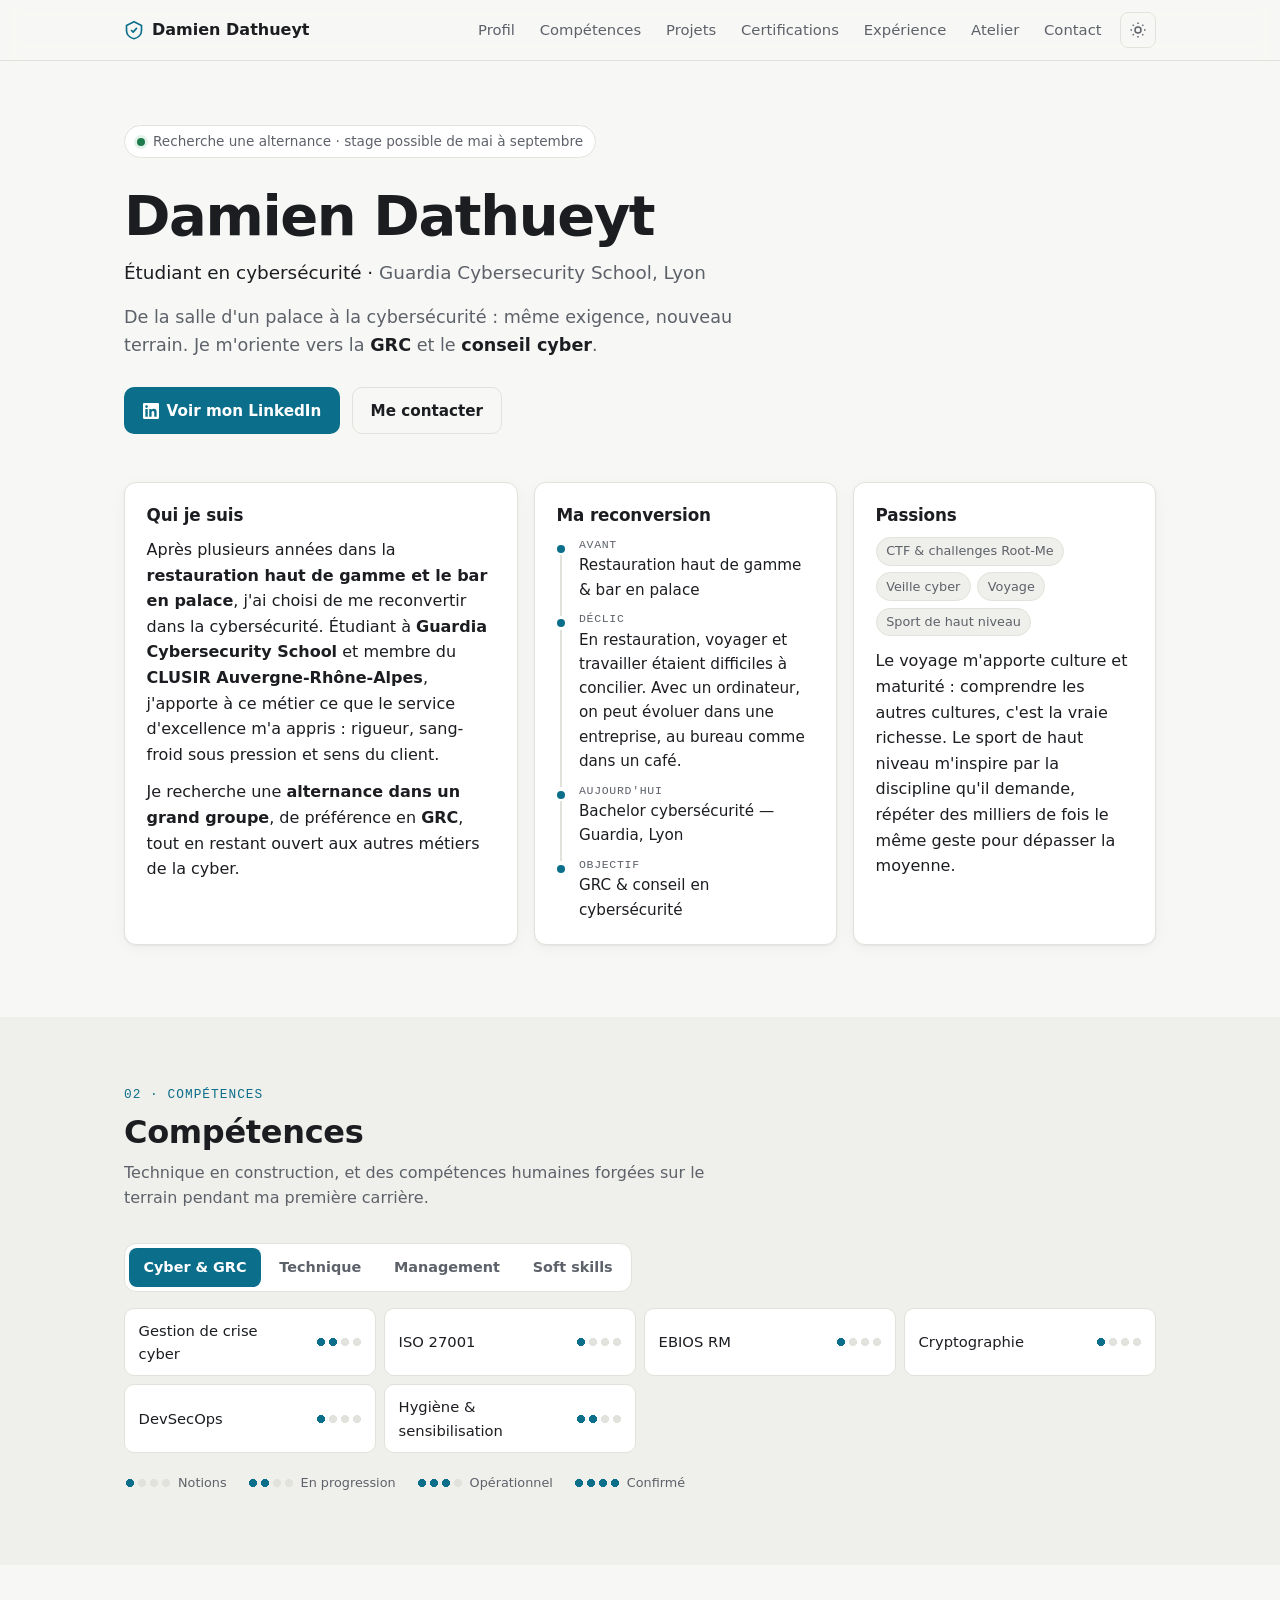
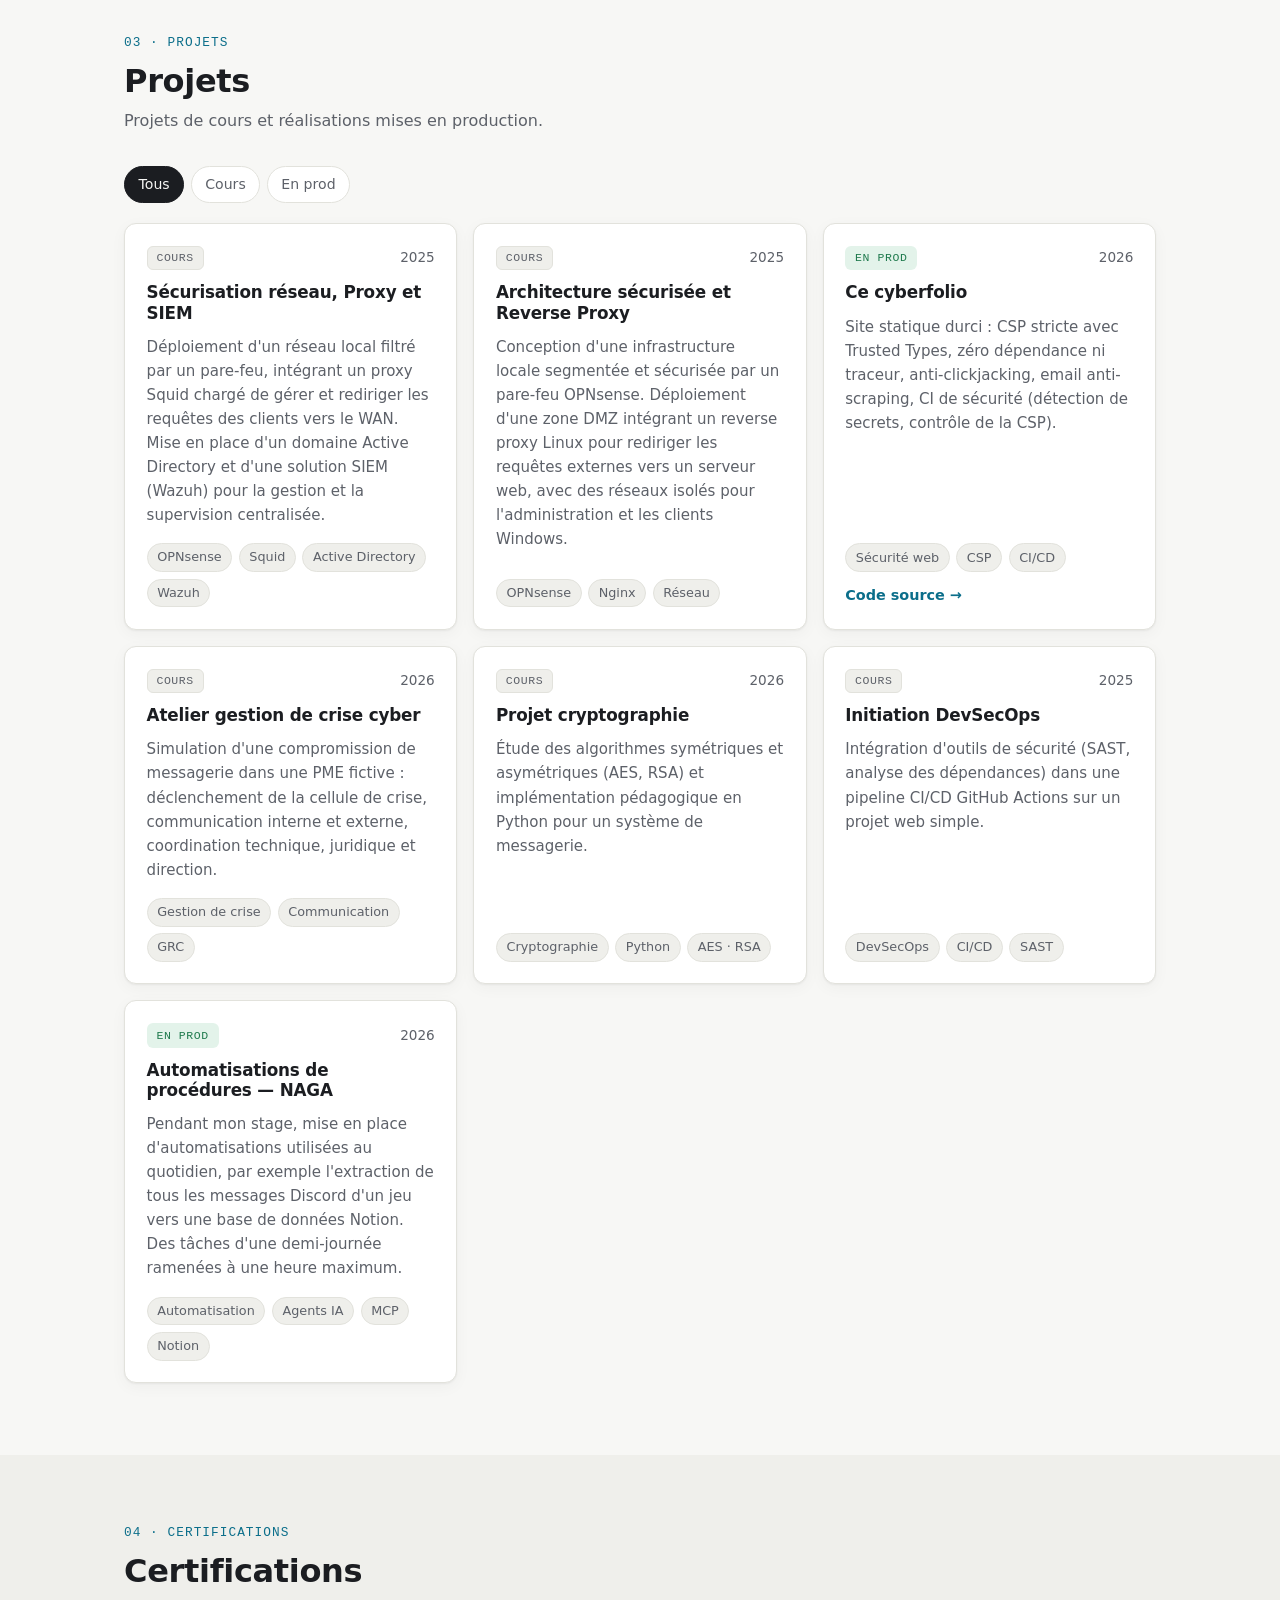
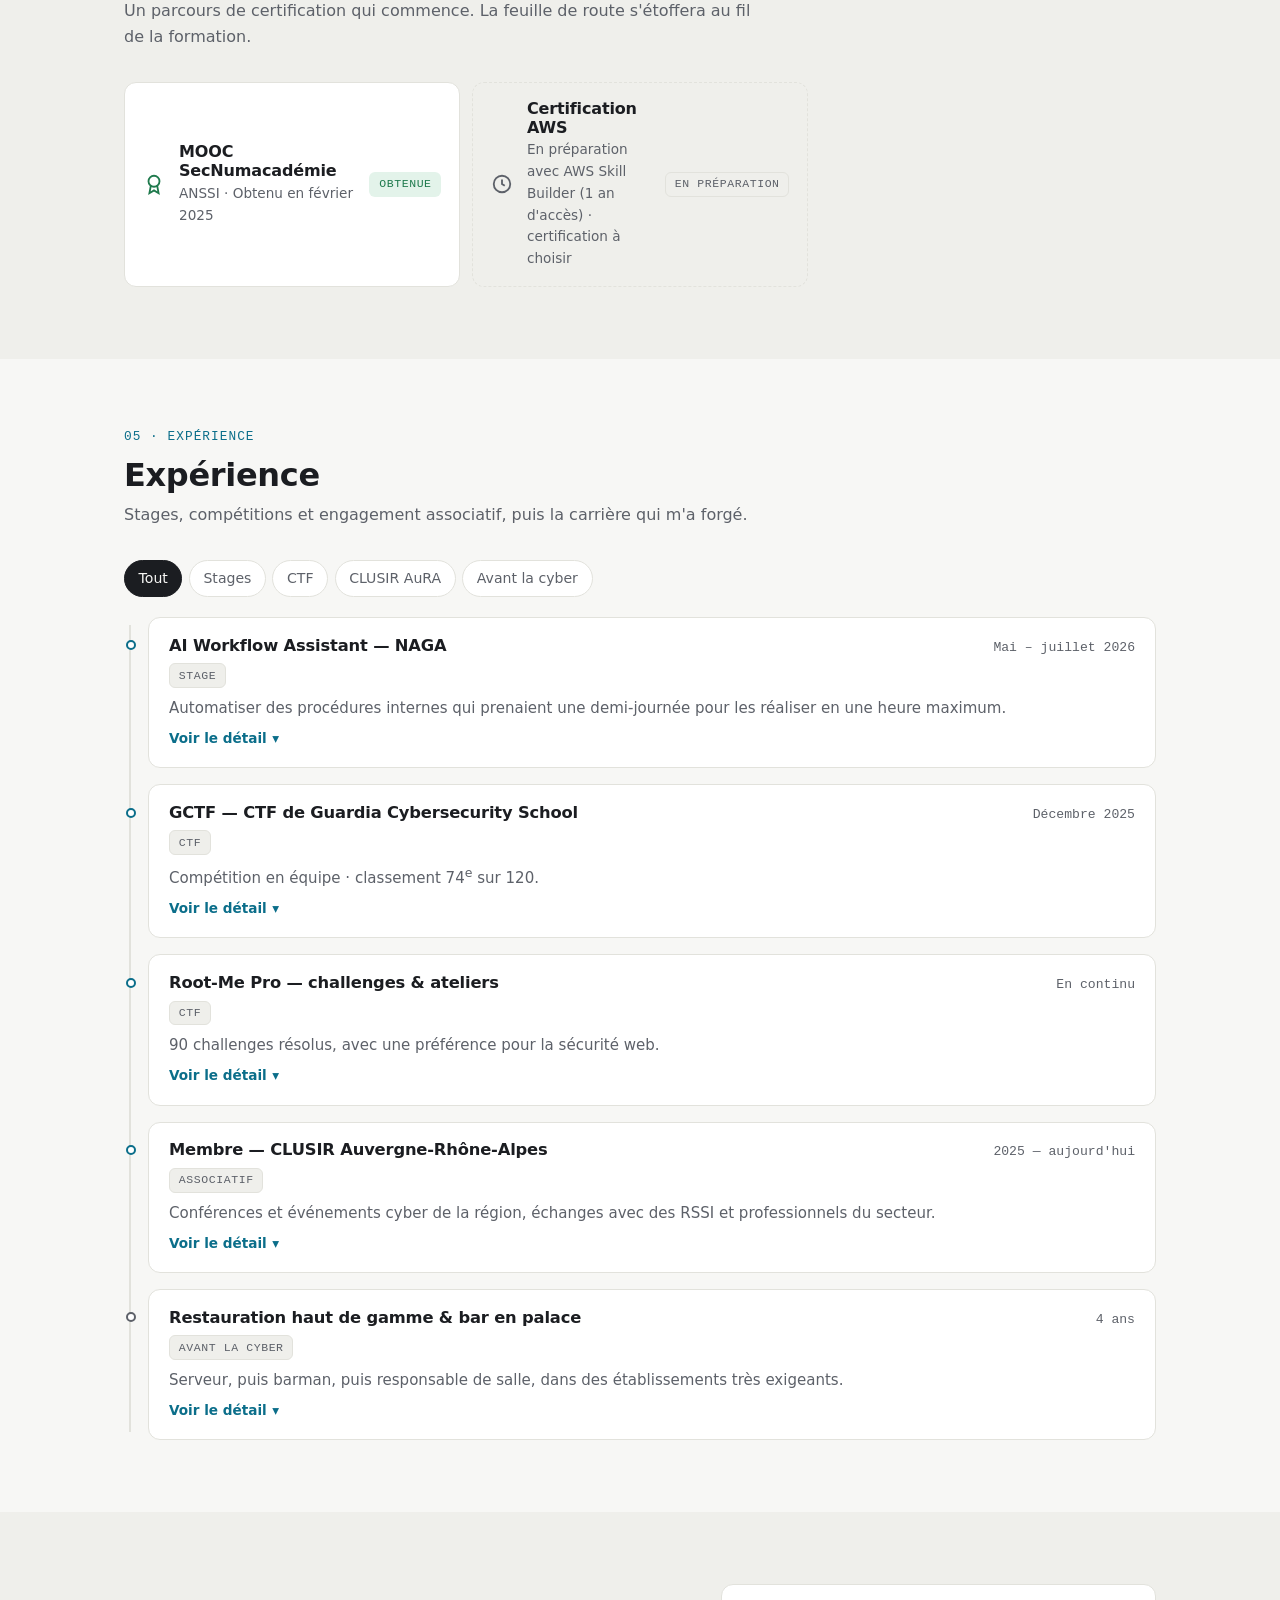
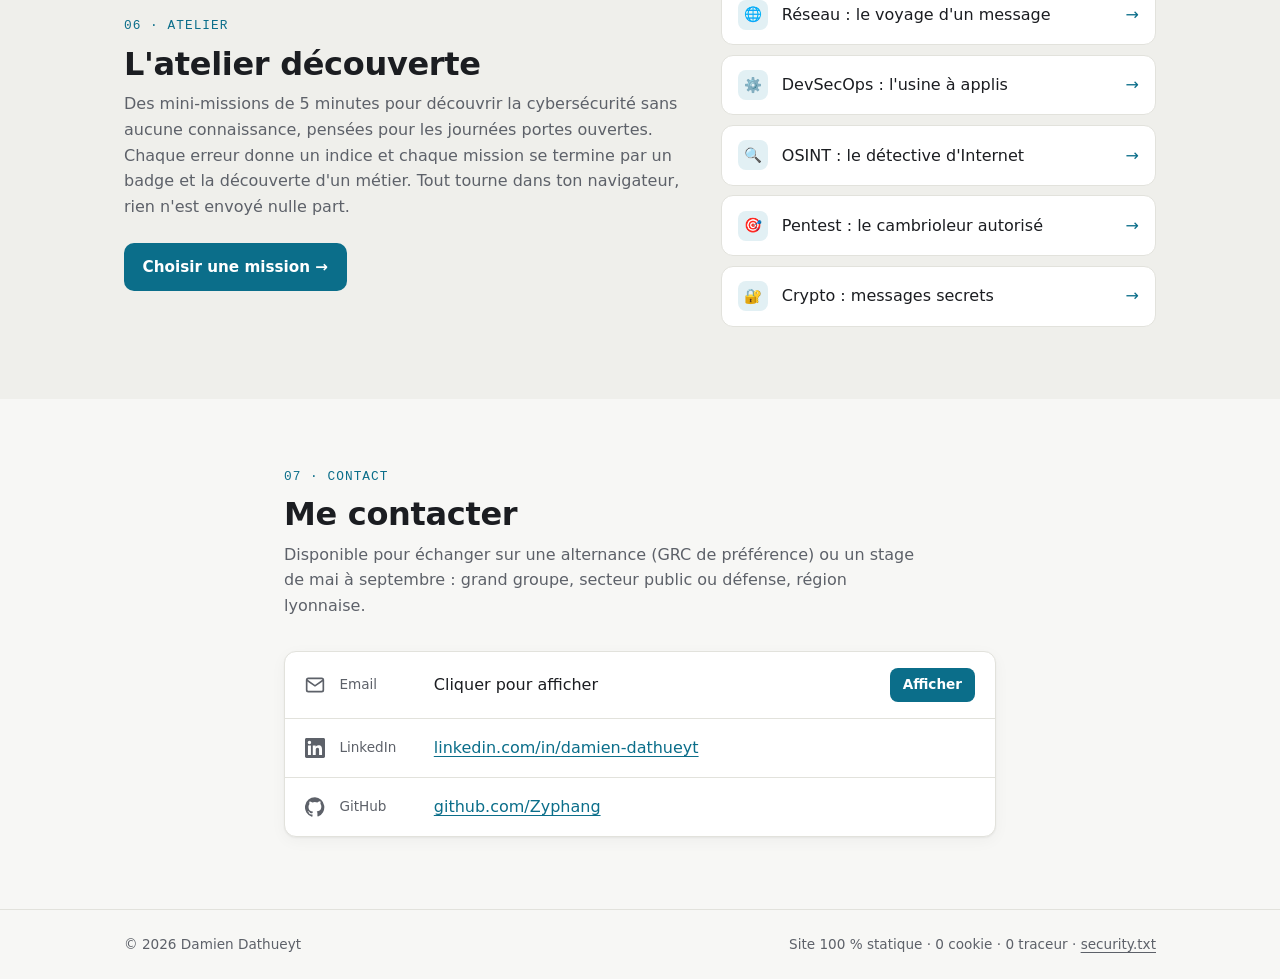
==== index.html @ 9a258344 "style: tags des projets alignés en bas" ====
<!DOCTYPE html>
<html lang="fr">
<head>
    <meta charset="UTF-8">
    <!--
        SÉCURITÉ — Content Security Policy (en <meta>, car GitHub Pages ne permet
        pas d'envoyer d'en-têtes HTTP personnalisés). Elle DOIT rester la première
        balise après le charset, avant toute ressource.
        - default-src 'none'           : tout est interdit, on ouvre au cas par cas
        - script/style/img/font 'self' : uniquement des fichiers de ce dépôt
                                         (aucun CDN, aucune police Google, aucun traceur)
        - pas de 'unsafe-inline'       : ni <script> inline, ni attribut style="…",
                                         ni onclick="…" ne s'exécutent
        - connect-src 'none'           : le site ne fait AUCUNE requête réseau en JS
        - form-action 'none'           : aucun formulaire ne peut envoyer de données
        - require-trusted-types-for    : bloque innerHTML/eval & co (anti DOM-XSS)
        Limites connues en <meta> : frame-ancestors et report-uri sont ignorés
        → anti-clickjacking géré en JS dans assets/js/guard.js.
    -->
    <meta http-equiv="Content-Security-Policy" content="default-src 'none'; script-src 'self'; style-src 'self'; img-src 'self' data:; font-src 'self'; connect-src 'none'; manifest-src 'self'; media-src 'none'; object-src 'none'; frame-src 'none'; worker-src 'none'; base-uri 'none'; form-action 'none'; upgrade-insecure-requests; require-trusted-types-for 'script'; trusted-types 'none'">
    <meta name="referrer" content="no-referrer">
    <meta name="viewport" content="width=device-width, initial-scale=1">

    <title>Damien Dathueyt — Cyberfolio</title>
    <meta name="description" content="Cyberfolio de Damien Dathueyt (Zyphang) : étudiant en cybersécurité à Guardia Cybersecurity School, en reconversion, orienté GRC et conseil cyber. Lyon.">
    <meta name="author" content="Damien Dathueyt">
    <link rel="canonical" href="https://zyphang.github.io/">

    <meta property="og:type" content="website">
    <meta property="og:title" content="Damien Dathueyt — Cyberfolio">
    <meta property="og:description" content="Étudiant en cybersécurité à Guardia, en reconversion, orienté GRC et conseil cyber. Lyon.">
    <meta property="og:url" content="https://zyphang.github.io/">
    <meta property="og:locale" content="fr_FR">
    <!-- <meta property="og:image" content="https://zyphang.github.io/assets/img/og-image.png"> -->

    <meta name="color-scheme" content="light dark">
    <meta name="theme-color" content="#f7f7f5" media="(prefers-color-scheme: light)">
    <meta name="theme-color" content="#0d1117" media="(prefers-color-scheme: dark)">
    <link rel="icon" type="image/svg+xml" href="assets/img/favicon.svg">

    <!-- guard.js : chargé en premier, SANS defer (anti-framing + thème avant affichage) -->
    <script src="assets/js/guard.js"></script>
    <link rel="stylesheet" href="assets/css/styles.css">
    <script src="assets/js/main.js" defer></script>
</head>

<body>
<a href="#main" class="skip-link">Aller au contenu</a>

<header class="site-header">
    <nav class="nav container" aria-label="Navigation principale">
        <a href="#profil" class="nav-logo">
            <svg width="20" height="20" viewBox="0 0 24 24" fill="none" stroke="currentColor" stroke-width="2" stroke-linejoin="round" aria-hidden="true"><path d="M12 2 3 6.5v6c0 5 3.8 8.9 9 10 5.2-1.1 9-5 9-10v-6L12 2z"/><path d="m8.5 12 2.5 2.5 4.5-5"/></svg>
            <span>Damien Dathueyt</span>
        </a>

        <button class="nav-toggle" type="button" aria-expanded="false" aria-controls="nav-menu">
            <span class="sr-only">Menu</span><span class="bar"></span><span class="bar"></span>
        </button>

        <ul class="nav-menu" id="nav-menu">
            <li><a href="#profil">Profil</a></li>
            <li><a href="#competences">Compétences</a></li>
            <li><a href="#projets">Projets</a></li>
            <li><a href="#certifications">Certifications</a></li>
            <li><a href="#experience">Expérience</a></li>
            <li><a href="#atelier">Atelier</a></li>
            <li><a href="#contact">Contact</a></li>
            <li>
                <button class="theme-toggle" type="button" id="theme-toggle" aria-label="Changer de thème (clair / sombre)">
                    <svg class="icon-sun" width="18" height="18" viewBox="0 0 24 24" fill="none" stroke="currentColor" stroke-width="2" aria-hidden="true"><circle cx="12" cy="12" r="4"/><path d="M12 2v2M12 20v2M4.9 4.9l1.4 1.4M17.7 17.7l1.4 1.4M2 12h2M20 12h2M4.9 19.1l1.4-1.4M17.7 6.3l1.4-1.4"/></svg>
                    <svg class="icon-moon" width="18" height="18" viewBox="0 0 24 24" fill="none" stroke="currentColor" stroke-width="2" aria-hidden="true"><path d="M21 12.8A9 9 0 1 1 11.2 3a7 7 0 0 0 9.8 9.8z"/></svg>
                </button>
            </li>
        </ul>
    </nav>
</header>

<main id="main">

    <!-- ═══════════════════════════ 01 · PROFIL ═══════════════════════════ -->
    <section id="profil" class="section hero" aria-labelledby="hero-title">
        <div class="container">
            <p class="status"><span class="status-dot" aria-hidden="true"></span>Recherche une alternance · stage possible de mai à septembre</p>

            <h1 id="hero-title" class="hero-title">Damien Dathueyt</h1>
            <p class="hero-role">Étudiant en cybersécurité · <span class="muted">Guardia Cybersecurity School, Lyon</span></p>
            <p class="hero-lead">
                De la salle d'un palace à la cybersécurité : même exigence, nouveau terrain.
                Je m'oriente vers la <strong>GRC</strong> et le <strong>conseil cyber</strong>.
            </p>

            <div class="hero-cta">
                <a class="btn btn-primary" href="https://www.linkedin.com/in/damien-dathueyt" target="_blank" rel="noopener noreferrer">
                    <svg width="16" height="16" viewBox="0 0 24 24" fill="currentColor" aria-hidden="true"><path d="M20.45 20.45h-3.56v-5.57c0-1.33-.02-3.04-1.85-3.04-1.85 0-2.14 1.45-2.14 2.94v5.67H9.35V9h3.41v1.56h.05c.48-.9 1.64-1.85 3.37-1.85 3.6 0 4.27 2.37 4.27 5.46v6.28zM5.34 7.43a2.06 2.06 0 1 1 0-4.13 2.06 2.06 0 0 1 0 4.13zM7.12 20.45H3.56V9h3.56v11.45zM22.22 0H1.77C.79 0 0 .77 0 1.73v20.54C0 23.23.79 24 1.77 24h20.45c.98 0 1.78-.77 1.78-1.73V1.73C24 .77 23.2 0 22.22 0z"/></svg>
                    Voir mon LinkedIn
                </a>
                <a class="btn btn-ghost" href="#contact">Me contacter</a>
                <!-- CV : dépose assets/docs/CV.pdf puis décommente la ligne suivante -->
                <!-- <a class="btn btn-ghost" href="assets/docs/CV.pdf" download>Télécharger mon CV</a> -->
            </div>

            <div class="profile-grid">
                <article class="card">
                    <h2 class="card-title">Qui je suis</h2>
                    <p>
                        Après plusieurs années dans la <strong>restauration haut de gamme et le bar en palace</strong>,
                        j'ai choisi de me reconvertir dans la cybersécurité. Étudiant à <strong>Guardia Cybersecurity School</strong>
                        et membre du <strong>CLUSIR Auvergne-Rhône-Alpes</strong>, j'apporte à ce métier ce que le service
                        d'excellence m'a appris : rigueur, sang-froid sous pression et sens du client.
                    </p>
                    <p>Je recherche une <strong>alternance dans un grand groupe</strong>, de préférence en <strong>GRC</strong>, tout en restant ouvert aux autres métiers de la cyber.</p>
                </article>

                <article class="card">
                    <h2 class="card-title">Ma reconversion</h2>
                    <ol class="path">
                        <li><span class="path-step">Avant</span>Restauration haut de gamme &amp; bar en palace</li>
                        <li><span class="path-step">Déclic</span>En restauration, voyager et travailler étaient difficiles à concilier. Avec un ordinateur, on peut évoluer dans une entreprise, au bureau comme dans un café.</li>
                        <li><span class="path-step">Aujourd'hui</span>Bachelor cybersécurité — Guardia, Lyon</li>
                        <li><span class="path-step">Objectif</span>GRC &amp; conseil en cybersécurité</li>
                    </ol>
                </article>

                <article class="card">
                    <h2 class="card-title">Passions</h2>
                    <ul class="tags">
                        <li>CTF &amp; challenges Root-Me</li>
                        <li>Veille cyber</li>
                        <li>Voyage</li>
                        <li>Sport de haut niveau</li>
                    </ul>
                    <p>Le voyage m'apporte culture et maturité : comprendre les autres cultures, c'est la vraie richesse. Le sport de haut niveau m'inspire par la discipline qu'il demande, répéter des milliers de fois le même geste pour dépasser la moyenne.</p>
                </article>
            </div>
        </div>
    </section>

    <!-- ═══════════════════════════ 02 · COMPÉTENCES ═══════════════════════════
         Niveaux : data-level="1" notions · "2" en progression · "3" opérationnel · "4" confirmé
         Pour ajouter une compétence : copie un <li class="skill">…</li>.
    -->
    <section id="competences" class="section section-alt" aria-labelledby="skills-title">
        <div class="container">
            <p class="eyebrow">02 · Compétences</p>
            <h2 id="skills-title" class="section-title">Compétences</h2>
            <p class="section-intro">Technique en construction, et des compétences humaines forgées sur le terrain pendant ma première carrière.</p>

            <div class="tabs" data-tabs>
                <div class="tablist" role="tablist" aria-label="Catégories de compétences">
                    <button role="tab" type="button" id="tab-cyber" aria-controls="panel-cyber" aria-selected="true">Cyber &amp; GRC</button>
                    <button role="tab" type="button" id="tab-tech" aria-controls="panel-tech" aria-selected="false" tabindex="-1">Technique</button>
                    <button role="tab" type="button" id="tab-mgmt" aria-controls="panel-mgmt" aria-selected="false" tabindex="-1">Management</button>
                    <button role="tab" type="button" id="tab-soft" aria-controls="panel-soft" aria-selected="false" tabindex="-1">Soft skills</button>
                </div>

                <div role="tabpanel" id="panel-cyber" aria-labelledby="tab-cyber" class="tabpanel">
                    <h3 class="panel-heading">Cyber &amp; GRC</h3>
                    <ul class="skills">
                        <li class="skill" data-level="2"><span>Gestion de crise cyber</span></li>
                        <li class="skill" data-level="1"><span>ISO 27001</span></li>
                        <li class="skill" data-level="1"><span>EBIOS RM</span></li>
                        <li class="skill" data-level="1"><span>Cryptographie</span></li>
                        <li class="skill" data-level="1"><span>DevSecOps</span></li>
                        <li class="skill" data-level="2"><span>Hygiène &amp; sensibilisation</span></li>
                    </ul>
                </div>

                <div role="tabpanel" id="panel-tech" aria-labelledby="tab-tech" class="tabpanel">
                    <h3 class="panel-heading">Technique</h3>
                    <ul class="skills">
                        <li class="skill" data-level="2"><span>Linux</span></li>
                        <li class="skill" data-level="1"><span>Windows</span></li>
                        <li class="skill" data-level="1"><span>Réseau TCP/IP</span></li>
                        <li class="skill" data-level="1"><span>Python</span></li>
                        <li class="skill" data-level="1"><span>C++</span></li>
                        <li class="skill" data-level="2"><span>HTML / CSS / JS</span></li>
                        <li class="skill" data-level="1"><span>PHP / MySQL</span></li>
                        <li class="skill" data-level="1"><span>Burp Suite</span></li>
                        <li class="skill" data-level="2"><span>Git / GitHub</span></li>
                    </ul>
                </div>

                <div role="tabpanel" id="panel-mgmt" aria-labelledby="tab-mgmt" class="tabpanel">
                    <h3 class="panel-heading">Management</h3>
                    <p class="panel-note">Acquis en restauration haut de gamme.</p>
                    <ul class="skills">
                        <li class="skill" data-level="3"><span>Encadrement d'équipe</span></li>
                        <li class="skill" data-level="3"><span>Organisation &amp; planning de service</span></li>
                        <li class="skill" data-level="3"><span>Formation des nouveaux arrivants</span></li>
                        <li class="skill" data-level="3"><span>Priorisation dans l'urgence</span></li>
                        <li class="skill" data-level="4"><span>Relation client exigeante</span></li>
                        <li class="skill" data-level="2"><span>Gestion des stocks &amp; coûts</span></li>
                    </ul>
                </div>

                <div role="tabpanel" id="panel-soft" aria-labelledby="tab-soft" class="tabpanel">
                    <h3 class="panel-heading">Soft skills</h3>
                    <ul class="skills">
                        <li class="skill" data-level="4"><span>Gestion du stress</span></li>
                        <li class="skill" data-level="4"><span>Sang-froid en situation de crise</span></li>
                        <li class="skill" data-level="3"><span>Communication &amp; diplomatie</span></li>
                        <li class="skill" data-level="4"><span>Rigueur &amp; sens du détail</span></li>
                        <li class="skill" data-level="3"><span>Adaptabilité</span></li>
                        <li class="skill" data-level="3"><span>Travail en équipe</span></li>
                    </ul>
                </div>
            </div>

            <ul class="legend" aria-label="Légende des niveaux">
                <li class="skill" data-level="1"><span>Notions</span></li>
                <li class="skill" data-level="2"><span>En progression</span></li>
                <li class="skill" data-level="3"><span>Opérationnel</span></li>
                <li class="skill" data-level="4"><span>Confirmé</span></li>
            </ul>
        </div>
    </section>

    <!-- ═══════════════════════════ 03 · PROJETS ═══════════════════════════
         data-type : "cours" | "perso" | "prod"   (sert au filtre)
    -->
    <section id="projets" class="section" aria-labelledby="projects-title">
        <div class="container">
            <p class="eyebrow">03 · Projets</p>
            <h2 id="projects-title" class="section-title">Projets</h2>
            <p class="section-intro">Projets de cours et réalisations mises en production.</p>

            <div class="filters" data-filter="projects" role="group" aria-label="Filtrer les projets">
                <button type="button" data-value="all" aria-pressed="true">Tous</button>
                <button type="button" data-value="cours" aria-pressed="false">Cours</button>
                <button type="button" data-value="prod" aria-pressed="false">En prod</button>
            </div>

            <div class="grid-3" id="projects">
                <!-- NOUVEAU PROJET : ne pas supprimer ce repère (utilisé par tools/nouveau-projet.sh) -->
                <article class="card project" data-type="cours">
                    <div class="card-meta"><span class="badge">Cours</span><span>2025</span></div>
                    <h3 class="card-title">Sécurisation réseau, Proxy et SIEM</h3>
                    <p>Déploiement d'un réseau local filtré par un pare-feu, intégrant un proxy Squid chargé de gérer et rediriger les requêtes des clients vers le WAN. Mise en place d'un domaine Active Directory et d'une solution SIEM (Wazuh) pour la gestion et la supervision centralisée.</p>
                    <ul class="tags"><li>OPNsense</li><li>Squid</li><li>Active Directory</li><li>Wazuh</li></ul>
                </article>

                <article class="card project" data-type="cours">
                    <div class="card-meta"><span class="badge">Cours</span><span>2025</span></div>
                    <h3 class="card-title">Architecture sécurisée et Reverse Proxy</h3>
                    <p>Conception d'une infrastructure locale segmentée et sécurisée par un pare-feu OPNsense. Déploiement d'une zone DMZ intégrant un reverse proxy Linux pour rediriger les requêtes externes vers un serveur web, avec des réseaux isolés pour l'administration et les clients Windows.</p>
                    <ul class="tags"><li>OPNsense</li><li>Nginx</li><li>Réseau</li></ul>
                </article>

                <article class="card project" data-type="prod">
                    <div class="card-meta"><span class="badge badge-prod">En prod</span><span>2026</span></div>
                    <h3 class="card-title">Ce cyberfolio</h3>
                    <p>Site statique durci : CSP stricte avec Trusted Types, zéro dépendance ni traceur, anti-clickjacking, email anti-scraping, CI de sécurité (détection de secrets, contrôle de la CSP).</p>
                    <ul class="tags"><li>Sécurité web</li><li>CSP</li><li>CI/CD</li></ul>
                    <a class="card-link" href="https://github.com/Zyphang/Zyphang.github.io" target="_blank" rel="noopener noreferrer">Code source →</a>
                </article>

                <article class="card project" data-type="cours">
                    <div class="card-meta"><span class="badge">Cours</span><span>2026</span></div>
                    <h3 class="card-title">Atelier gestion de crise cyber</h3>
                    <p>Simulation d'une compromission de messagerie dans une PME fictive : déclenchement de la cellule de crise, communication interne et externe, coordination technique, juridique et direction.</p>
                    <ul class="tags"><li>Gestion de crise</li><li>Communication</li><li>GRC</li></ul>
                </article>

                <article class="card project" data-type="cours">
                    <div class="card-meta"><span class="badge">Cours</span><span>2026</span></div>
                    <h3 class="card-title">Projet cryptographie</h3>
                    <p>Étude des algorithmes symétriques et asymétriques (AES, RSA) et implémentation pédagogique en Python pour un système de messagerie.</p>
                    <ul class="tags"><li>Cryptographie</li><li>Python</li><li>AES · RSA</li></ul>
                </article>

                <article class="card project" data-type="cours">
                    <div class="card-meta"><span class="badge">Cours</span><span>2025</span></div>
                    <h3 class="card-title">Initiation DevSecOps</h3>
                    <p>Intégration d'outils de sécurité (SAST, analyse des dépendances) dans une pipeline CI/CD GitHub Actions sur un projet web simple.</p>
                    <ul class="tags"><li>DevSecOps</li><li>CI/CD</li><li>SAST</li></ul>
                </article>

                <article class="card project" data-type="prod">
                    <div class="card-meta"><span class="badge badge-prod">En prod</span><span>2026</span></div>
                    <h3 class="card-title">Automatisations de procédures — NAGA</h3>
                    <p>Pendant mon stage, mise en place d'automatisations utilisées au quotidien, par exemple l'extraction de tous les messages Discord d'un jeu vers une base de données Notion. Des tâches d'une demi-journée ramenées à une heure maximum.</p>
                    <ul class="tags"><li>Automatisation</li><li>Agents IA</li><li>MCP</li><li>Notion</li></ul>
                </article>
            </div>
        </div>
    </section>

    <!-- ═══════════════════════════ 04 · CERTIFICATIONS ═══════════════════════════ -->
    <section id="certifications" class="section section-alt" aria-labelledby="certs-title">
        <div class="container">
            <p class="eyebrow">04 · Certifications</p>
            <h2 id="certs-title" class="section-title">Certifications</h2>
            <p class="section-intro">Un parcours de certification qui commence. La feuille de route s'étoffera au fil de la formation.</p>

            <div class="certs">
                <article class="cert cert-done">
                    <svg class="cert-icon" width="22" height="22" viewBox="0 0 24 24" fill="none" stroke="currentColor" stroke-width="2" aria-hidden="true"><circle cx="12" cy="9" r="6"/><path d="m8.5 14-1.5 8 5-3 5 3-1.5-8"/></svg>
                    <div>
                        <h3 class="cert-title">MOOC SecNumacadémie</h3>
                        <p class="cert-meta">ANSSI · Obtenu en février 2025</p>
                    </div>
                    <span class="badge badge-ok">Obtenue</span>
                </article>

                <article class="cert cert-planned">
                    <svg class="cert-icon" width="22" height="22" viewBox="0 0 24 24" fill="none" stroke="currentColor" stroke-width="2" aria-hidden="true"><circle cx="12" cy="12" r="9"/><path d="M12 7v5l3 2"/></svg>
                    <div>
                        <h3 class="cert-title">Certification AWS</h3>
                        <p class="cert-meta">En préparation avec AWS Skill Builder (1 an d'accès) · certification à choisir</p>
                    </div>
                    <span class="badge">En préparation</span>
                </article>
            </div>
        </div>
    </section>

    <!-- ═══════════════════════════ 05 · EXPÉRIENCE ═══════════════════════════
         data-type : "stage" | "ctf" | "clusir" | "avant"
    -->
    <section id="experience" class="section" aria-labelledby="exp-title">
        <div class="container">
            <p class="eyebrow">05 · Expérience</p>
            <h2 id="exp-title" class="section-title">Expérience</h2>
            <p class="section-intro">Stages, compétitions et engagement associatif, puis la carrière qui m'a forgé.</p>

            <div class="filters" data-filter="timeline" role="group" aria-label="Filtrer les expériences">
                <button type="button" data-value="all" aria-pressed="true">Tout</button>
                <button type="button" data-value="stage" aria-pressed="false">Stages</button>
                <button type="button" data-value="ctf" aria-pressed="false">CTF</button>
                <button type="button" data-value="clusir" aria-pressed="false">CLUSIR AuRA</button>
                <button type="button" data-value="avant" aria-pressed="false">Avant la cyber</button>
            </div>

            <ol class="timeline" id="timeline">
                <li class="tl-item" data-type="stage">
                    <details class="tl-details">
                        <summary>
                            <div class="tl-head">
                                <h3 class="tl-title">AI Workflow Assistant — NAGA</h3>
                                <span class="tl-period">Mai – juillet 2026</span>
                            </div>
                            <span class="badge">Stage</span>
                            <p>Automatiser des procédures internes qui prenaient une demi-journée pour les réaliser en une heure maximum.</p>
                            <span class="tl-more" aria-hidden="true">Voir le détail</span>
                        </summary>
                        <div class="tl-body">
                            <h4 class="tl-body-title">Missions</h4>
                            <ul class="tl-missions">
                                <li>Bot de prospection connecté à Steam</li>
                                <li>Interface graphique pour piloter les différents bots produits</li>
                                <li>Retranscription automatique des conversations d'un jeu (Discord) vers une base de données Notion</li>
                                <li><strong>Résultat :</strong> un gain de temps considérable, des tâches d'une demi-journée ramenées à une heure maximum</li>
                            </ul>
                            <p class="tl-skills"><strong>Compétences mobilisées :</strong> automatisation avec des agents IA, webhooks, serveurs MCP</p>
                        </div>
                    </details>
                </li>

                <li class="tl-item" data-type="ctf">
                    <details class="tl-details">
                        <summary>
                            <div class="tl-head">
                                <h3 class="tl-title">GCTF — CTF de Guardia Cybersecurity School</h3>
                                <span class="tl-period">Décembre 2025</span>
                            </div>
                            <span class="badge">CTF</span>
                            <p>Compétition en équipe · classement 74<sup>e</sup> sur 120.</p>
                            <span class="tl-more" aria-hidden="true">Voir le détail</span>
                        </summary>
                        <div class="tl-body">
                            <h4 class="tl-body-title">Missions</h4>
                            <ul class="tl-missions">
                                <li>Catégories travaillées : OSINT, reverse engineering, cryptographie</li>
                            </ul>
                            <p class="tl-skills"><strong>Compétences mobilisées :</strong> travail en équipe, gestion du temps sous pression, OSINT, reverse, cryptographie</p>
                        </div>
                    </details>
                </li>

                <li class="tl-item" data-type="ctf">
                    <details class="tl-details">
                        <summary>
                            <div class="tl-head">
                                <h3 class="tl-title">Root-Me Pro — challenges &amp; ateliers</h3>
                                <span class="tl-period">En continu</span>
                            </div>
                            <span class="badge">CTF</span>
                            <p>90 challenges résolus, avec une préférence pour la sécurité web.</p>
                            <span class="tl-more" aria-hidden="true">Voir le détail</span>
                        </summary>
                        <div class="tl-body">
                            <h4 class="tl-body-title">Missions</h4>
                            <ul class="tl-missions">
                                <li>90 challenges résolus</li>
                                <li>Catégorie préférée : Web</li>
                            </ul>
                            <p class="tl-skills"><strong>Compétences mobilisées :</strong> curiosité, persévérance, sécurité web</p>
                        </div>
                    </details>
                </li>

                <li class="tl-item" data-type="clusir">
                    <details class="tl-details">
                        <summary>
                            <div class="tl-head">
                                <h3 class="tl-title">Membre — CLUSIR Auvergne-Rhône-Alpes</h3>
                                <span class="tl-period">2025 — aujourd'hui</span>
                            </div>
                            <span class="badge">Associatif</span>
                            <p>Conférences et événements cyber de la région, échanges avec des RSSI et professionnels du secteur.</p>
                            <span class="tl-more" aria-hidden="true">Voir le détail</span>
                        </summary>
                        <div class="tl-body">
                            <h4 class="tl-body-title">Missions</h4>
                            <ul class="tl-missions">
                                <li>Participation aux Journées de la cyber</li>
                                <li>De nombreux retours d'expérience de professionnels</li>
                                <li>Échanges directs avec des RSSI et des experts, précieux pour construire mon projet professionnel</li>
                            </ul>
                            <p class="tl-skills"><strong>Compétences mobilisées :</strong> veille, réseau professionnel, culture GRC</p>
                        </div>
                    </details>
                </li>

                <li class="tl-item" data-type="avant">
                    <details class="tl-details">
                        <summary>
                            <div class="tl-head">
                                <h3 class="tl-title">Restauration haut de gamme &amp; bar en palace</h3>
                                <span class="tl-period">4 ans</span>
                            </div>
                            <span class="badge">Avant la cyber</span>
                            <p>Serveur, puis barman, puis responsable de salle, dans des établissements très exigeants.</p>
                            <span class="tl-more" aria-hidden="true">Voir le détail</span>
                        </summary>
                        <div class="tl-body">
                            <h4 class="tl-body-title">Missions</h4>
                            <ul class="tl-missions">
                                <li>Barman dans un hôtel 4★, service haut de gamme au Golf du Gouverneur</li>
                                <li>Responsable de salle au Chaudron</li>
                                <li>Encadrement d'une équipe de 5 serveurs : organisation du service et formation</li>
                                <li>Relation avec une clientèle exigeante, gestion des priorités en plein rush</li>
                            </ul>
                            <p class="tl-skills"><strong>Compétences mobilisées :</strong> management, gestion du stress, communication, rigueur, directement transférables au conseil et à la GRC</p>
                        </div>
                    </details>
                </li>
            </ol>
        </div>
    </section>

    <!-- ═══════════════════════════ 06 · ATELIER ═══════════════════════════ -->
    <section id="atelier" class="section section-alt" aria-labelledby="atelier-title">
        <div class="container">
            <div class="atelier-teaser">
                <div>
                    <p class="eyebrow">06 · Atelier</p>
                    <h2 id="atelier-title" class="section-title">L'atelier découverte</h2>
                    <p class="section-intro">
                        Des mini-missions de 5 minutes pour découvrir la cybersécurité sans aucune connaissance,
                        pensées pour les journées portes ouvertes. Chaque erreur donne un indice et chaque mission
                        se termine par un badge et la découverte d'un métier. Tout tourne dans ton navigateur,
                        rien n'est envoyé nulle part.
                    </p>
                    <a class="btn btn-primary" href="atelier.html">Choisir une mission →</a>
                </div>
                <ul class="atelier-list" aria-label="Missions de l'atelier">
                    <li><a href="mission.html?m=reseau"><span class="atelier-num" aria-hidden="true">🌐</span><span>Réseau : le voyage d'un message</span><span class="atelier-go" aria-hidden="true">→</span></a></li>
                    <li><a href="mission.html?m=devsecops"><span class="atelier-num" aria-hidden="true">⚙️</span><span>DevSecOps : l'usine à applis</span><span class="atelier-go" aria-hidden="true">→</span></a></li>
                    <li><a href="mission.html?m=osint"><span class="atelier-num" aria-hidden="true">🔍</span><span>OSINT : le détective d'Internet</span><span class="atelier-go" aria-hidden="true">→</span></a></li>
                    <li><a href="mission.html?m=pentest"><span class="atelier-num" aria-hidden="true">🎯</span><span>Pentest : le cambrioleur autorisé</span><span class="atelier-go" aria-hidden="true">→</span></a></li>
                    <li><a href="mission.html?m=crypto"><span class="atelier-num" aria-hidden="true">🔐</span><span>Crypto : messages secrets</span><span class="atelier-go" aria-hidden="true">→</span></a></li>
                </ul>
            </div>
        </div>
    </section>

    <!-- ═══════════════════════════ 07 · CONTACT ═══════════════════════════ -->
    <section id="contact" class="section" aria-labelledby="contact-title">
        <div class="container narrow">
            <p class="eyebrow">07 · Contact</p>
            <h2 id="contact-title" class="section-title">Me contacter</h2>
            <p class="section-intro">Disponible pour échanger sur une alternance (GRC de préférence) ou un stage de mai à septembre : grand groupe, secteur public ou défense, région lyonnaise.</p>

            <div class="contact">
                <!-- Email : jamais écrit en clair dans le code. Il est assemblé au clic
                     à partir de morceaux (data-u / data-d), ce qui bloque la plupart des robots. -->
                <div class="contact-row">
                    <svg width="20" height="20" viewBox="0 0 24 24" fill="none" stroke="currentColor" stroke-width="2" aria-hidden="true"><rect x="2" y="4" width="20" height="16" rx="2"/><path d="m22 6-10 7L2 6"/></svg>
                    <span class="contact-label">Email</span>
                    <span class="contact-value" id="email-value" aria-live="polite">Cliquer pour afficher</span>
                    <span class="contact-actions">
                        <button class="btn btn-small" type="button" id="email-reveal" data-u="ZGF0aHVleXQ=" data-d="cHJvdG9uLm1l">Afficher</button>
                        <button class="btn btn-small btn-ghost" type="button" id="email-copy" hidden>Copier</button>
                    </span>
                </div>
                <div class="contact-row">
                    <svg width="20" height="20" viewBox="0 0 24 24" fill="currentColor" aria-hidden="true"><path d="M20.45 20.45h-3.56v-5.57c0-1.33-.02-3.04-1.85-3.04-1.85 0-2.14 1.45-2.14 2.94v5.67H9.35V9h3.41v1.56h.05c.48-.9 1.64-1.85 3.37-1.85 3.6 0 4.27 2.37 4.27 5.46v6.28zM5.34 7.43a2.06 2.06 0 1 1 0-4.13 2.06 2.06 0 0 1 0 4.13zM7.12 20.45H3.56V9h3.56v11.45zM22.22 0H1.77C.79 0 0 .77 0 1.73v20.54C0 23.23.79 24 1.77 24h20.45c.98 0 1.78-.77 1.78-1.73V1.73C24 .77 23.2 0 22.22 0z"/></svg>
                    <span class="contact-label">LinkedIn</span>
                    <a class="contact-value" href="https://www.linkedin.com/in/damien-dathueyt" target="_blank" rel="noopener noreferrer">linkedin.com/in/damien-dathueyt</a>
                </div>
                <div class="contact-row">
                    <svg width="20" height="20" viewBox="0 0 24 24" fill="currentColor" aria-hidden="true"><path d="M12 .3a12 12 0 0 0-3.8 23.4c.6.1.8-.3.8-.6v-2.2c-3.3.7-4-1.4-4-1.4-.6-1.4-1.4-1.8-1.4-1.8-1-.7.1-.7.1-.7 1.2.1 1.8 1.2 1.8 1.2 1 1.8 2.8 1.3 3.5 1 .1-.8.4-1.3.7-1.6-2.7-.3-5.5-1.3-5.5-5.9 0-1.3.5-2.4 1.2-3.2-.1-.3-.5-1.5.1-3.2 0 0 1-.3 3.3 1.2a11.5 11.5 0 0 1 6 0C17.3 4.7 18.3 5 18.3 5c.7 1.7.3 2.9.1 3.2.8.8 1.2 1.9 1.2 3.2 0 4.6-2.8 5.6-5.5 5.9.4.4.8 1.1.8 2.2v3.3c0 .3.2.7.8.6A12 12 0 0 0 12 .3"/></svg>
                    <span class="contact-label">GitHub</span>
                    <a class="contact-value" href="https://github.com/Zyphang" target="_blank" rel="noopener noreferrer">github.com/Zyphang</a>
                </div>
            </div>
        </div>
    </section>
</main>

<footer class="site-footer">
    <div class="container footer-row">
        <span>© <span id="year">2026</span> Damien Dathueyt</span>
        <span class="footer-sec">Site 100 % statique · 0 cookie · 0 traceur · <a href=".well-known/security.txt">security.txt</a></span>
    </div>
</footer>
</body>
</html>
---- assets/css/styles.css ----
/* ═══════════════════════════════════════════════════════════════════
   CYBERFOLIO — styles
   Palette : modifie les variables ci-dessous (clair puis sombre).
   Polices système uniquement : aucune requête vers un service tiers.
   ═══════════════════════════════════════════════════════════════════ */

:root {
    --bg: #f7f7f5;
    --bg-alt: #efefeb;
    --surface: #ffffff;
    --border: #e2e2dc;
    --text: #1b1d21;
    --text-muted: #5d6169;
    --accent: #0b6e8a;
    --accent-strong: #08566c;
    --accent-soft: #e2f0f4;
    --on-accent: #ffffff;
    --ok: #1f7a4d;
    --ok-soft: #e3f3ea;
    --todo: #a15c00;
    --todo-soft: #fff4e0;
    --shadow: 0 1px 2px rgba(20, 22, 26, .05), 0 4px 16px rgba(20, 22, 26, .04);

    --font: system-ui, -apple-system, "Segoe UI", Roboto, "Helvetica Neue", Arial, sans-serif;
    --mono: ui-monospace, "SF Mono", "Cascadia Mono", Menlo, Consolas, monospace;
    --radius: 12px;
    --maxw: 1080px;
    color-scheme: light;
}

@media (prefers-color-scheme: dark) {
    :root:not([data-theme="light"]) {
        --bg: #0d1117;
        --bg-alt: #11161d;
        --surface: #161b22;
        --border: #262d36;
        --text: #e6e8eb;
        --text-muted: #9aa3ad;
        --accent: #4fb8d6;
        --accent-strong: #7ccbe2;
        --accent-soft: #11303a;
        --on-accent: #06222b;
        --ok: #5cc98f;
        --ok-soft: #12301f;
        --todo: #f0b35a;
        --todo-soft: #33260f;
        --shadow: 0 1px 2px rgba(0, 0, 0, .3);
        color-scheme: dark;
    }
}
:root[data-theme="dark"] {
    --bg: #0d1117;
    --bg-alt: #11161d;
    --surface: #161b22;
    --border: #262d36;
    --text: #e6e8eb;
    --text-muted: #9aa3ad;
    --accent: #4fb8d6;
    --accent-strong: #7ccbe2;
    --accent-soft: #11303a;
    --on-accent: #06222b;
    --ok: #5cc98f;
    --ok-soft: #12301f;
    --todo: #f0b35a;
    --todo-soft: #33260f;
    --shadow: 0 1px 2px rgba(0, 0, 0, .3);
    color-scheme: dark;
}

/* Anti-clickjacking (classe posée par guard.js si la page est dans une iframe) */
html.framed body { display: none !important; }

/* ── Base ─────────────────────────────────────────────────────────── */
*, *::before, *::after { box-sizing: border-box; }
html { scroll-behavior: smooth; scroll-padding-top: 72px; -webkit-text-size-adjust: 100%; }
body {
    margin: 0;
    background: var(--bg);
    color: var(--text);
    font: 16px/1.6 var(--font);
    -webkit-font-smoothing: antialiased;
}
h1, h2, h3 { line-height: 1.2; margin: 0; font-weight: 650; letter-spacing: -.01em; }
p { margin: 0 0 .75rem; }
p:last-child { margin-bottom: 0; }
a { color: var(--accent); text-underline-offset: 3px; }
a:hover { color: var(--accent-strong); }
strong { font-weight: 600; }
ul, ol { margin: 0; padding: 0; list-style: none; }
button { font: inherit; color: inherit; }
[hidden] { display: none !important; }
:focus-visible { outline: 2px solid var(--accent); outline-offset: 3px; border-radius: 4px; }

.sr-only {
    position: absolute; width: 1px; height: 1px; padding: 0; margin: -1px;
    overflow: hidden; clip: rect(0 0 0 0); white-space: nowrap; border: 0;
}
.skip-link {
    position: absolute; left: 1rem; top: -3rem; z-index: 100;
    background: var(--accent); color: var(--on-accent);
    padding: .5rem 1rem; border-radius: 8px; text-decoration: none;
}
.skip-link:focus { top: 1rem; }

.container { width: 100%; max-width: var(--maxw); margin: 0 auto; padding: 0 16px; }
@media (min-width: 640px) { .container { padding: 0 24px; } }
.narrow { max-width: 760px; }
.muted { color: var(--text-muted); }

/* Placeholders à remplir : bien visibles pour ne pas les oublier */
.todo { color: var(--todo); background: var(--todo-soft); border-radius: 4px; padding: 0 .25em; font-style: normal; }
.todo-block {
    color: var(--todo); background: var(--todo-soft);
    border: 1px dashed currentColor; border-radius: 8px;
    padding: .5rem .75rem; font-size: .9rem;
}

/* ── Header ───────────────────────────────────────────────────────── */
.site-header {
    position: sticky; top: 0; z-index: 50;
    background: color-mix(in srgb, var(--bg) 88%, transparent);
    backdrop-filter: saturate(1.4) blur(10px);
    border-bottom: 1px solid var(--border);
}
.nav { display: flex; align-items: center; justify-content: space-between; height: 60px; }
.nav-logo {
    display: inline-flex; align-items: center; gap: .5rem;
    color: var(--text); text-decoration: none; font-weight: 650;
}
.nav-logo svg { color: var(--accent); }
.nav-menu { display: flex; align-items: center; gap: .25rem; }
.nav-menu a {
    display: block; padding: .4rem .65rem; border-radius: 8px;
    color: var(--text-muted); text-decoration: none; font-size: .925rem;
}
.nav-menu a:hover { color: var(--text); background: var(--bg-alt); }

.theme-toggle {
    display: grid; place-items: center; width: 36px; height: 36px; margin-left: .25rem;
    background: none; border: 1px solid var(--border); border-radius: 8px; cursor: pointer;
    color: var(--text-muted);
}
.theme-toggle:hover { color: var(--text); }
.icon-moon { display: none; }
@media (prefers-color-scheme: dark) {
    :root:not([data-theme="light"]) .icon-sun { display: none; }
    :root:not([data-theme="light"]) .icon-moon { display: block; }
}
:root[data-theme="dark"] .icon-sun { display: none; }
:root[data-theme="dark"] .icon-moon { display: block; }
html:not(.js) .theme-toggle { display: none; }

.nav-toggle {
    display: none; width: 40px; height: 40px; padding: 0;
    background: none; border: 1px solid var(--border); border-radius: 8px; cursor: pointer;
    flex-direction: column; align-items: center; justify-content: center; gap: 5px;
}
.nav-toggle .bar { display: block; width: 18px; height: 2px; background: var(--text); border-radius: 2px; transition: transform .2s; }
.nav-toggle[aria-expanded="true"] .bar:first-of-type { transform: translateY(3.5px) rotate(45deg); }
.nav-toggle[aria-expanded="true"] .bar:last-of-type { transform: translateY(-3.5px) rotate(-45deg); }

@media (max-width: 900px) {
    html.js .nav-toggle { display: flex; }
    html.js .nav-menu {
        display: none; position: absolute; top: 60px; left: 0; right: 0;
        flex-direction: column; align-items: stretch; gap: 0;
        padding: .5rem 16px 1rem; background: var(--bg); border-bottom: 1px solid var(--border);
    }
    html.js .nav-menu.open { display: flex; }
    html.js .nav-menu a { padding: .75rem .5rem; font-size: 1rem; }
    .theme-toggle { margin: .5rem .5rem 0; }
    html:not(.js) .nav-menu { flex-wrap: wrap; justify-content: flex-end; }
    html:not(.js) .nav { height: auto; padding-top: .5rem; padding-bottom: .5rem; }
}

/* ── Sections ─────────────────────────────────────────────────────── */
.section { padding: 72px 0; }
.section-alt { background: var(--bg-alt); }
.eyebrow {
    font: 500 .8rem/1 var(--mono); color: var(--accent);
    text-transform: uppercase; letter-spacing: .08em; margin-bottom: .75rem;
}
.section-title { font-size: clamp(1.6rem, 3vw, 2rem); margin-bottom: .5rem; }
.section-intro { color: var(--text-muted); max-width: 62ch; margin-bottom: 2rem; }

/* ── Boutons ──────────────────────────────────────────────────────── */
.btn {
    display: inline-flex; align-items: center; gap: .5rem;
    padding: .65rem 1.1rem; border-radius: 10px; border: 1px solid transparent;
    background: var(--accent); color: var(--on-accent);
    font-weight: 550; font-size: .95rem; text-decoration: none; cursor: pointer;
    transition: background .15s, border-color .15s;
}
.btn:hover { background: var(--accent-strong); color: var(--on-accent); }
.btn-ghost { background: transparent; color: var(--text); border-color: var(--border); }
.btn-ghost:hover { background: var(--surface); color: var(--text); border-color: var(--text-muted); }
.btn-small { padding: .35rem .75rem; font-size: .85rem; border-radius: 8px; }

/* ── Hero / Profil ────────────────────────────────────────────────── */
.hero { padding-top: 64px; }
.status {
    display: inline-flex; align-items: center; gap: .5rem; flex-wrap: wrap;
    padding: .3rem .75rem; margin-bottom: 1.5rem;
    background: var(--surface); border: 1px solid var(--border); border-radius: 999px;
    font-size: .85rem; color: var(--text-muted);
}
.status-dot { width: 8px; height: 8px; border-radius: 50%; background: var(--ok); box-shadow: 0 0 0 3px var(--ok-soft); }
.hero-title { font-size: clamp(2.2rem, 6vw, 3.5rem); letter-spacing: -.025em; }
.hero-role { font-size: 1.15rem; margin: .5rem 0 1rem; font-weight: 500; }
.hero-lead { font-size: 1.1rem; color: var(--text-muted); max-width: 58ch; margin-bottom: 1.75rem; }
.hero-lead strong { color: var(--text); }
.hero-cta { display: flex; flex-wrap: wrap; gap: .75rem; margin-bottom: 3rem; }

.profile-grid { display: grid; gap: 1rem; grid-template-columns: 1fr; }
@media (min-width: 860px) { .profile-grid { grid-template-columns: 1.3fr 1fr 1fr; } }

.card {
    background: var(--surface); border: 1px solid var(--border); border-radius: var(--radius);
    padding: 1.35rem; box-shadow: var(--shadow);
    display: flex; flex-direction: column; gap: .75rem;
}
.card p { margin: 0; }
.card-title { font-size: 1.05rem; }
.card-meta { display: flex; justify-content: space-between; align-items: center; font-size: .85rem; color: var(--text-muted); }
.card-link { margin-top: auto; font-size: .9rem; font-weight: 550; text-decoration: none; }

.path { display: grid; gap: .6rem; counter-reset: step; }
.path li { position: relative; padding-left: 1.4rem; font-size: .95rem; }
.path li::before {
    content: ""; position: absolute; left: 0; top: .5em;
    width: 8px; height: 8px; border-radius: 50%; background: var(--accent);
}
.path li:not(:last-child)::after {
    content: ""; position: absolute; left: 3px; top: 1.2em; bottom: -.9em;
    width: 2px; background: var(--border);
}
.path-step { display: block; font: 500 .72rem/1.4 var(--mono); text-transform: uppercase; letter-spacing: .06em; color: var(--text-muted); }

.tags { display: flex; flex-wrap: wrap; gap: .4rem; }
.tags li {
    font-size: .8rem; padding: .2rem .6rem; border-radius: 999px;
    background: var(--bg-alt); color: var(--text-muted); border: 1px solid var(--border);
}
.tags li.todo { color: var(--todo); background: var(--todo-soft); }

/* ── Badges ───────────────────────────────────────────────────────── */
.badge {
    display: inline-block; font: 500 .72rem/1 var(--mono); text-transform: uppercase; letter-spacing: .05em;
    padding: .35rem .55rem; border-radius: 6px;
    background: var(--bg-alt); color: var(--text-muted); border: 1px solid var(--border);
    width: fit-content;
}
.badge-prod, .badge-ok { background: var(--ok-soft); color: var(--ok); border-color: transparent; }
.badge-perso { background: var(--accent-soft); color: var(--accent); border-color: transparent; }

/* ── Compétences (onglets compacts) ───────────────────────────────── */
.tablist {
    display: flex; gap: .25rem; padding: .25rem; margin-bottom: 1rem;
    background: var(--surface); border: 1px solid var(--border); border-radius: 12px;
    overflow-x: auto; width: fit-content; max-width: 100%;
}
.tablist [role="tab"] {
    flex: none; padding: .5rem .9rem; border: 0; border-radius: 8px; background: none;
    color: var(--text-muted); font-weight: 550; font-size: .9rem; cursor: pointer; white-space: nowrap;
}
.tablist [role="tab"]:hover { color: var(--text); }
.tablist [role="tab"][aria-selected="true"] { background: var(--accent); color: var(--on-accent); }
html:not(.js) .tablist { display: none; }
html.js .panel-heading { display: none; }
.panel-heading { font-size: 1rem; margin: 1.25rem 0 .75rem; }
.panel-note { font-size: .88rem; color: var(--text-muted); margin-bottom: .75rem; }

.skills { display: grid; gap: .5rem; grid-template-columns: repeat(auto-fill, minmax(230px, 1fr)); }
.skill {
    display: flex; align-items: center; justify-content: space-between; gap: .75rem;
    padding: .6rem .85rem; background: var(--surface); border: 1px solid var(--border); border-radius: 10px;
    font-size: .92rem;
}
/* jauge 4 points : générée en CSS à partir de data-level (aucun style inline) */
.skill::after {
    content: ""; flex: none; width: 46px; height: 8px;
    background:
        radial-gradient(circle 4px, var(--dot1) 98%, transparent) 0 0 / 12px 8px no-repeat,
        radial-gradient(circle 4px, var(--dot2) 98%, transparent) 12px 0 / 12px 8px no-repeat,
        radial-gradient(circle 4px, var(--dot3) 98%, transparent) 24px 0 / 12px 8px no-repeat,
        radial-gradient(circle 4px, var(--dot4) 98%, transparent) 36px 0 / 12px 8px no-repeat;
    --dot1: var(--border); --dot2: var(--border); --dot3: var(--border); --dot4: var(--border);
}
.skill[data-level="1"]::after { --dot1: var(--accent); }
.skill[data-level="2"]::after { --dot1: var(--accent); --dot2: var(--accent); }
.skill[data-level="3"]::after { --dot1: var(--accent); --dot2: var(--accent); --dot3: var(--accent); }
.skill[data-level="4"]::after { --dot1: var(--accent); --dot2: var(--accent); --dot3: var(--accent); --dot4: var(--accent); }

.legend { display: flex; flex-wrap: wrap; gap: .25rem 1.25rem; margin-top: 1.25rem; }
.legend .skill { background: none; border: 0; padding: 0; font-size: .8rem; color: var(--text-muted); flex-direction: row-reverse; gap: .5rem; }

/* ── Filtres ──────────────────────────────────────────────────────── */
.filters { display: flex; flex-wrap: wrap; gap: .4rem; margin-bottom: 1.25rem; }
html:not(.js) .filters { display: none; }
.filters button {
    padding: .4rem .85rem; border-radius: 999px; cursor: pointer;
    background: var(--surface); border: 1px solid var(--border); color: var(--text-muted); font-size: .88rem;
}
.filters button:hover { color: var(--text); border-color: var(--text-muted); }
.filters button[aria-pressed="true"] { background: var(--text); color: var(--bg); border-color: var(--text); }

/* ── Projets ──────────────────────────────────────────────────────── */
.grid-3 { display: grid; gap: 1rem; grid-template-columns: repeat(auto-fill, minmax(290px, 1fr)); }
.project p { color: var(--text-muted); font-size: .94rem; }
.project p.todo-block { color: var(--todo); }

/* ── Certifications ───────────────────────────────────────────────── */
.certs { display: grid; gap: .75rem; grid-template-columns: repeat(auto-fill, minmax(300px, 1fr)); }
.cert {
    display: grid; grid-template-columns: auto 1fr auto; align-items: center; gap: .9rem;
    padding: 1rem 1.1rem; background: var(--surface); border: 1px solid var(--border); border-radius: var(--radius);
}
.cert-planned { border-style: dashed; background: transparent; }
.cert-icon { color: var(--text-muted); }
.cert-done .cert-icon { color: var(--ok); }
.cert-title { font-size: 1rem; }
.cert-meta { font-size: .85rem; color: var(--text-muted); margin: .15rem 0 0; }

/* ── Timeline ─────────────────────────────────────────────────────── */
.timeline { position: relative; display: grid; gap: 1rem; padding-left: 1.5rem; }
.timeline::before { content: ""; position: absolute; left: 5px; top: .5rem; bottom: .5rem; width: 2px; background: var(--border); }
.tl-item {
    position: relative; padding: 1.1rem 1.25rem;
    background: var(--surface); border: 1px solid var(--border); border-radius: var(--radius);
    display: grid; gap: .5rem;
}
.tl-item::before {
    content: ""; position: absolute; left: calc(-1.5rem + 1px); top: 1.4rem;
    width: 10px; height: 10px; border-radius: 50%; background: var(--surface); border: 2px solid var(--accent);
}
.tl-item[data-type="avant"]::before { border-color: var(--text-muted); }
.tl-head { display: flex; flex-wrap: wrap; justify-content: space-between; gap: .25rem 1rem; align-items: baseline; }
.tl-title { font-size: 1.02rem; }
.tl-period { font: .82rem var(--mono); color: var(--text-muted); }
.tl-item p { color: var(--text-muted); font-size: .94rem; margin: 0; }

/* ── Atelier (teaser) ─────────────────────────────────────────────── */
.atelier-teaser { display: grid; gap: 2rem; align-items: center; }
@media (min-width: 860px) { .atelier-teaser { grid-template-columns: 1.3fr 1fr; } }
.atelier-teaser .section-intro { margin-bottom: 1.5rem; }
.atelier-list { display: grid; gap: .6rem; }
.atelier-list li {
    display: flex; align-items: center; gap: .85rem; padding: .9rem 1rem;
    background: var(--surface); border: 1px solid var(--border); border-radius: var(--radius); font-weight: 500;
}
.atelier-num {
    display: grid; place-items: center; flex: none; width: 30px; height: 30px; border-radius: 8px;
    background: var(--accent-soft); color: var(--accent); font: 600 .9rem var(--mono);
}

/* ── Contact ──────────────────────────────────────────────────────── */
.contact { background: var(--surface); border: 1px solid var(--border); border-radius: var(--radius); box-shadow: var(--shadow); }
.contact-row {
    display: grid; grid-template-columns: 20px 80px 1fr auto; align-items: center; gap: .9rem;
    padding: 1rem 1.25rem; border-bottom: 1px solid var(--border);
}
.contact-row:last-child { border-bottom: 0; }
.contact-row svg { color: var(--text-muted); }
.contact-label { font-size: .85rem; color: var(--text-muted); }
.contact-value { overflow-wrap: anywhere; font-weight: 500; }
.contact-actions { display: flex; gap: .4rem; }
@media (max-width: 560px) {
    .contact-row { grid-template-columns: 20px 1fr; }
    .contact-label { grid-column: 2; }
    .contact-value, .contact-actions { grid-column: 1 / -1; }
}
html:not(.js) #email-reveal { display: none; }

/* ── Footer ───────────────────────────────────────────────────────── */
.site-footer { border-top: 1px solid var(--border); padding: 1.5rem 0; font-size: .85rem; color: var(--text-muted); }
.footer-row { display: flex; flex-wrap: wrap; justify-content: space-between; gap: .5rem 1.5rem; }
.footer-sec a { color: inherit; }

/* ── 404 ──────────────────────────────────────────────────────────── */
.err { min-height: 70vh; display: grid; place-content: center; text-align: center; gap: 1rem; padding: 2rem 16px; }
.err-code { font: 600 clamp(3.5rem, 14vw, 6rem)/1 var(--mono); color: var(--accent); }
.err .btn { justify-self: center; }

/* ── Mouvement réduit ─────────────────────────────────────────────── */
@media (prefers-reduced-motion: reduce) {
    html { scroll-behavior: auto; }
    *, *::before, *::after { transition: none !important; animation: none !important; }
}

@media print {
    .site-header, .filters, .tablist, .theme-toggle, .hero-cta { display: none !important; }
    html.js .panel-heading { display: block; }
    [role="tabpanel"][hidden] { display: block !important; }
    .section { padding: 24px 0; }
}

/* ── Expériences dépliables ───────────────────────────────────────── */
.tl-item { padding: 0; }
.tl-details > summary {
    list-style: none; cursor: pointer; display: grid; gap: .5rem;
    padding: 1.1rem 1.25rem; border-radius: var(--radius);
}
.tl-details > summary::-webkit-details-marker { display: none; }
.tl-details > summary:hover .tl-title { color: var(--accent); }
.tl-details > summary p { color: var(--text-muted); font-size: .94rem; margin: 0; }
.tl-more { font-size: .85rem; font-weight: 600; color: var(--accent); display: inline-flex; align-items: center; gap: .35rem; }
.tl-more::after { content: "▾"; transition: transform .2s; }
.tl-details[open] .tl-more { font-size: 0; }
.tl-details[open] .tl-more::before { content: "Masquer le détail"; font-size: .85rem; }
.tl-details[open] .tl-more::after { transform: rotate(180deg); font-size: .85rem; }
.tl-body { padding: 0 1.25rem 1.2rem; display: grid; gap: .6rem; border-top: 1px solid var(--border); margin: 0 1.25rem; padding: .9rem 0 1.2rem; }
.tl-body-title { margin: 0; font-size: .8rem; font: 600 .78rem var(--mono); text-transform: uppercase; letter-spacing: .06em; color: var(--text-muted); }
.tl-missions { display: grid; gap: .4rem; }
.tl-missions li { position: relative; padding-left: 1.2rem; font-size: .94rem; }
.tl-missions li::before { content: "→"; position: absolute; left: 0; color: var(--accent); }
.tl-missions li.todo { background: none; padding-left: 1.2rem; }
.tl-skills { margin: 0; font-size: .9rem; color: var(--text-muted); }
.tl-skills strong { color: var(--text); }

/* ── Liste de l'atelier : liens vers les missions ─────────────────── */
.atelier-list li { padding: 0; }
.atelier-list a {
    display: flex; align-items: center; gap: .85rem; width: 100%; padding: .9rem 1rem;
    color: var(--text); text-decoration: none; border-radius: var(--radius);
}
.atelier-list li:has(a:hover) { border-color: var(--accent); }
.atelier-list a:hover { color: var(--text); }
.atelier-go { margin-left: auto; color: var(--accent); transition: transform .15s; }
.atelier-list a:hover .atelier-go { transform: translateX(3px); }

/* ── QR code agrandissable ────────────────────────────────────────── */
.qr-zoom { padding: 0; border: 0; background: none; cursor: zoom-in; border-radius: 6px; }
.qr-dialog {
    border: 0; border-radius: 20px; padding: 1.5rem; background: #fff; color: #111;
    max-width: min(92vw, 560px); text-align: center;
}
.qr-dialog::backdrop { background: rgba(0, 0, 0, .7); }
.qr-dialog img { display: block; width: min(80vw, 480px); height: auto; margin: 0 auto 1rem; }
.qr-dialog p { margin: 0 0 1rem; font: 600 1.2rem var(--mono); }
.qr-dialog .btn { cursor: pointer; }

/* Projets : tags toujours alignés en bas à gauche de la carte */
.project .tags { margin-top: auto; padding-top: .25rem; }
.project .tags + .card-link { margin-top: 0; }
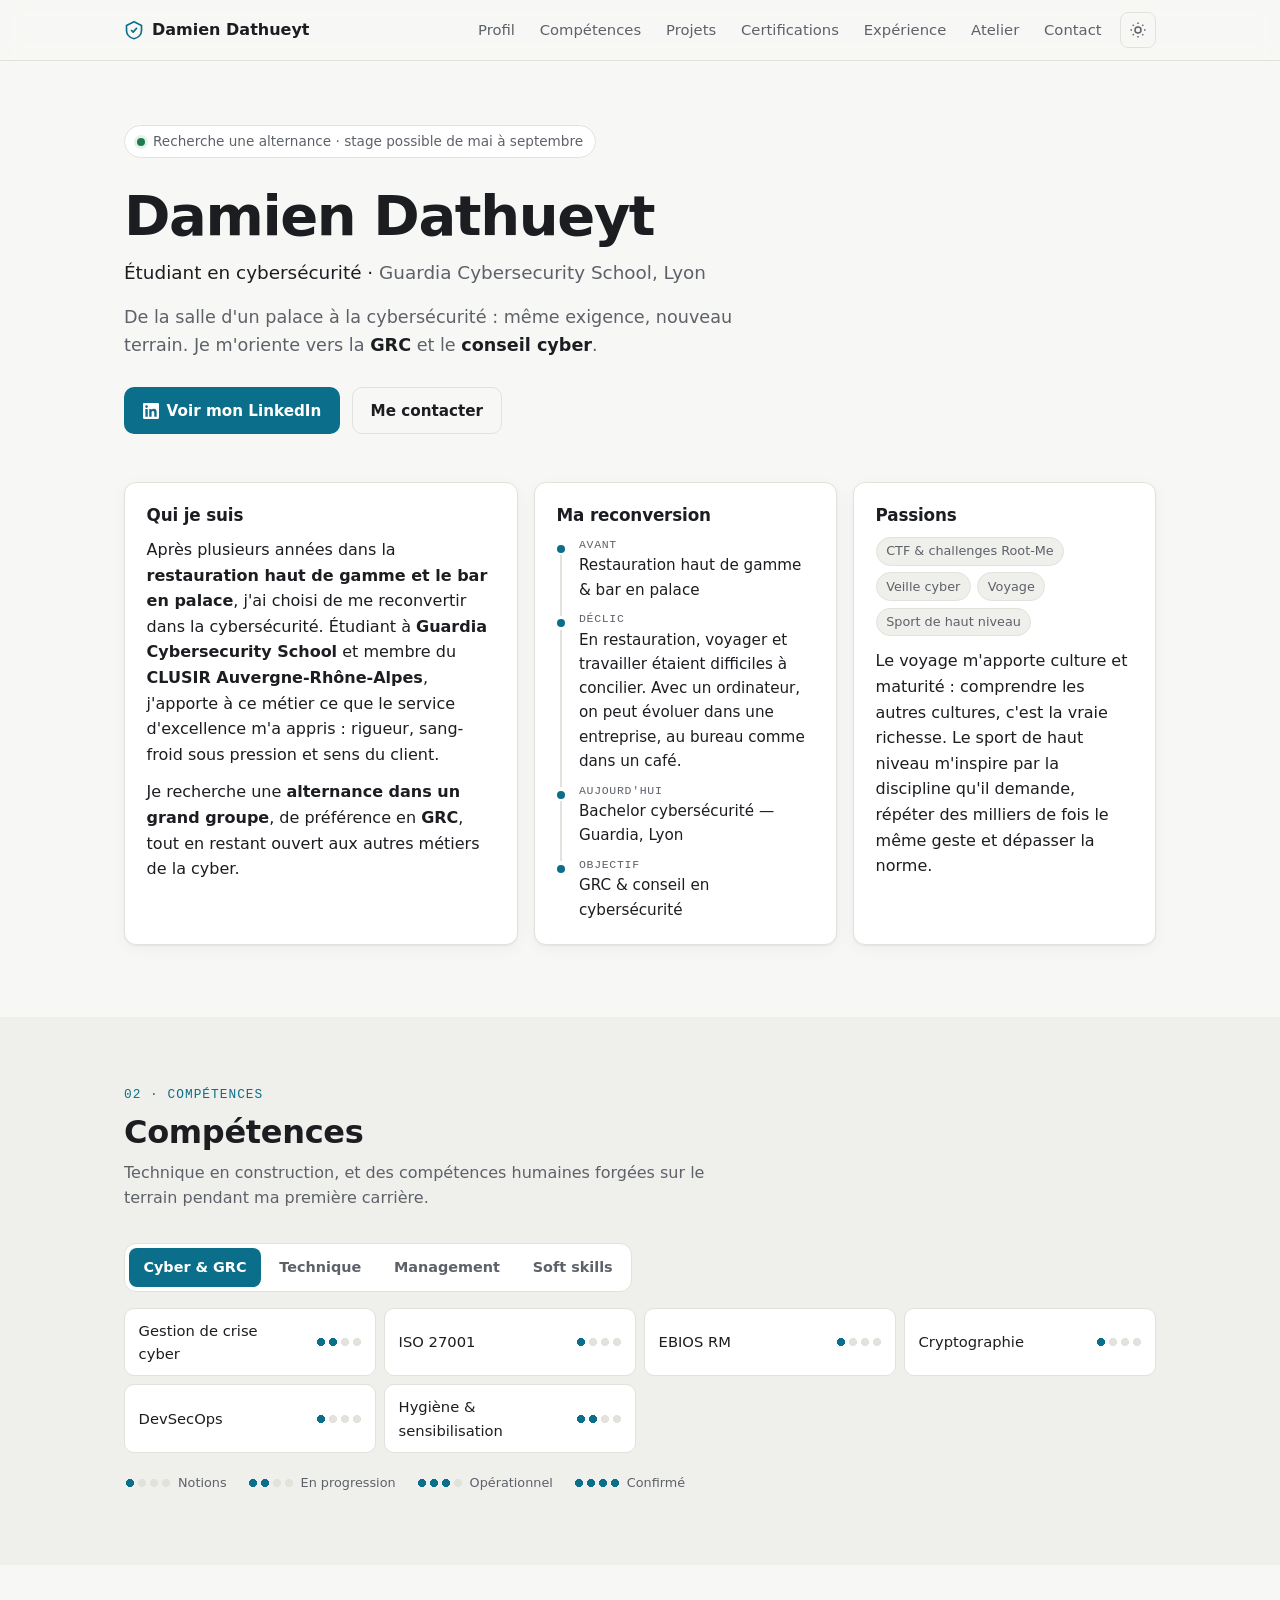
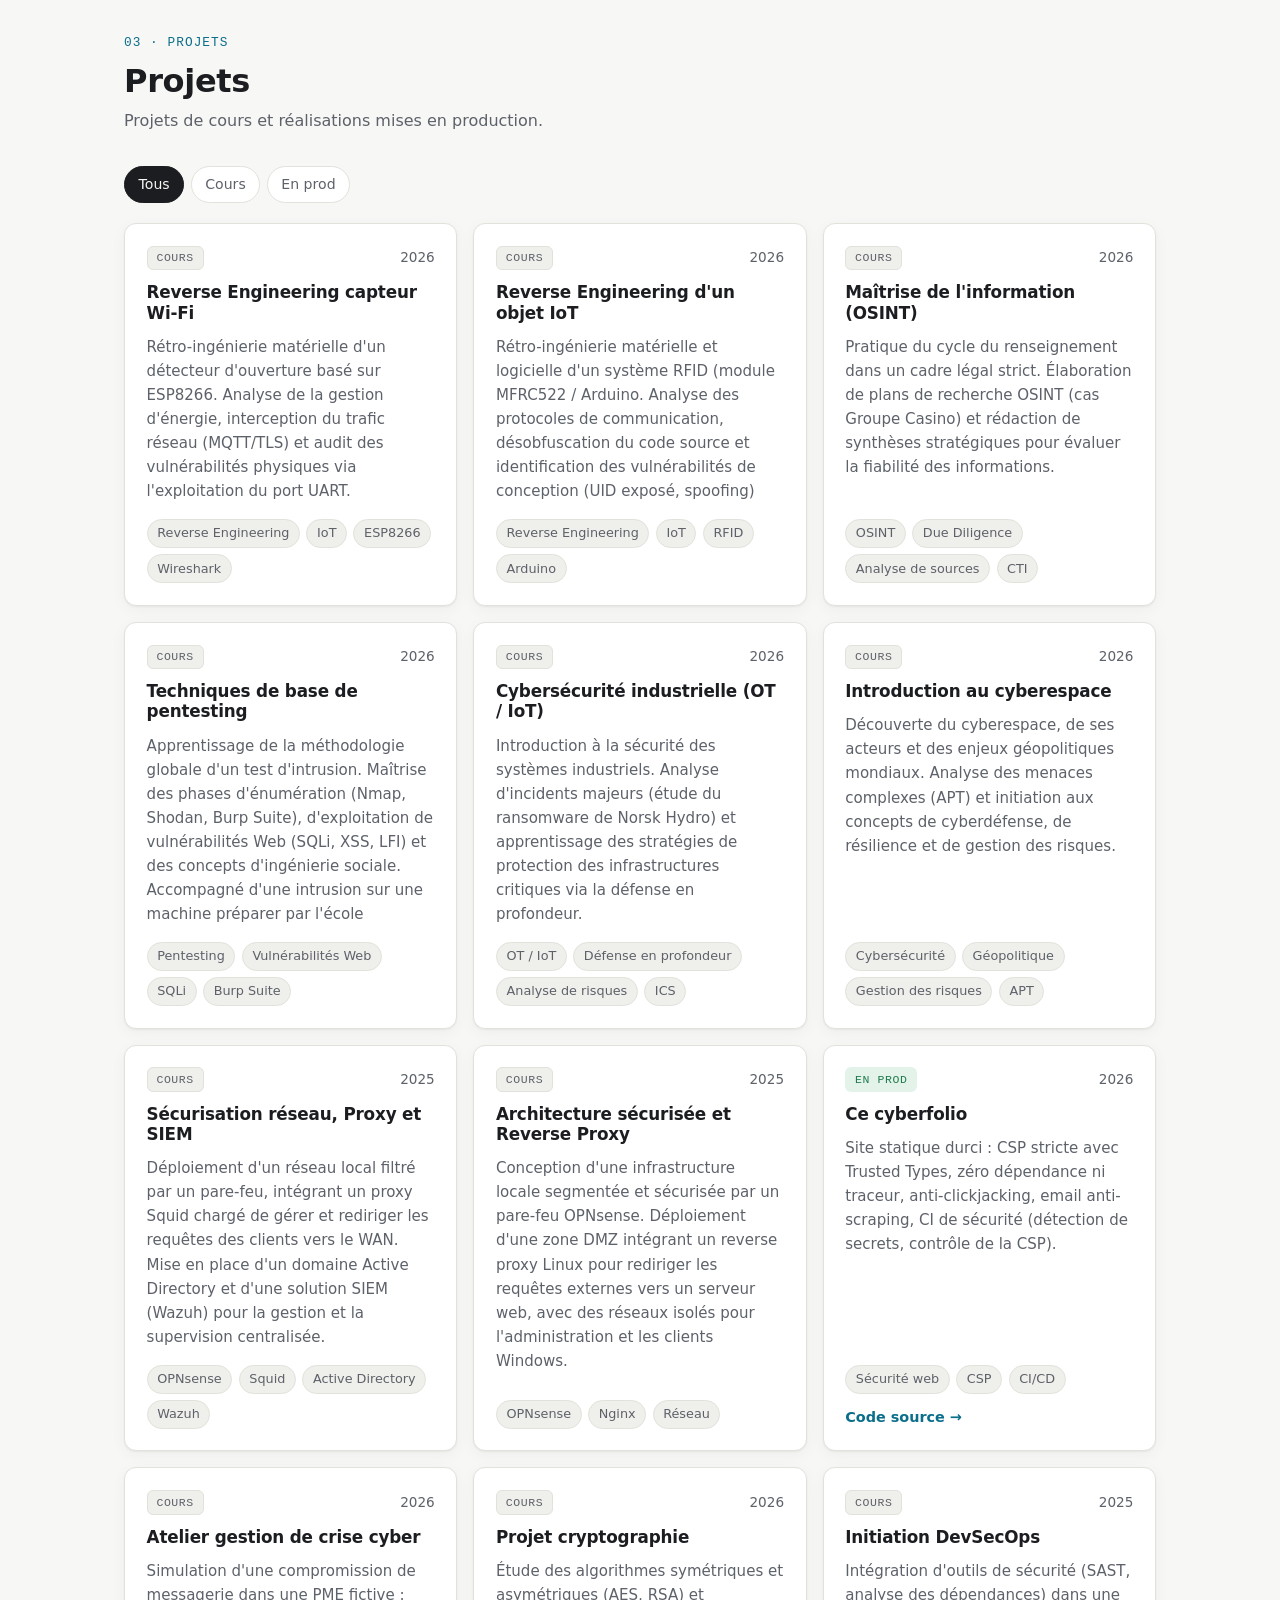
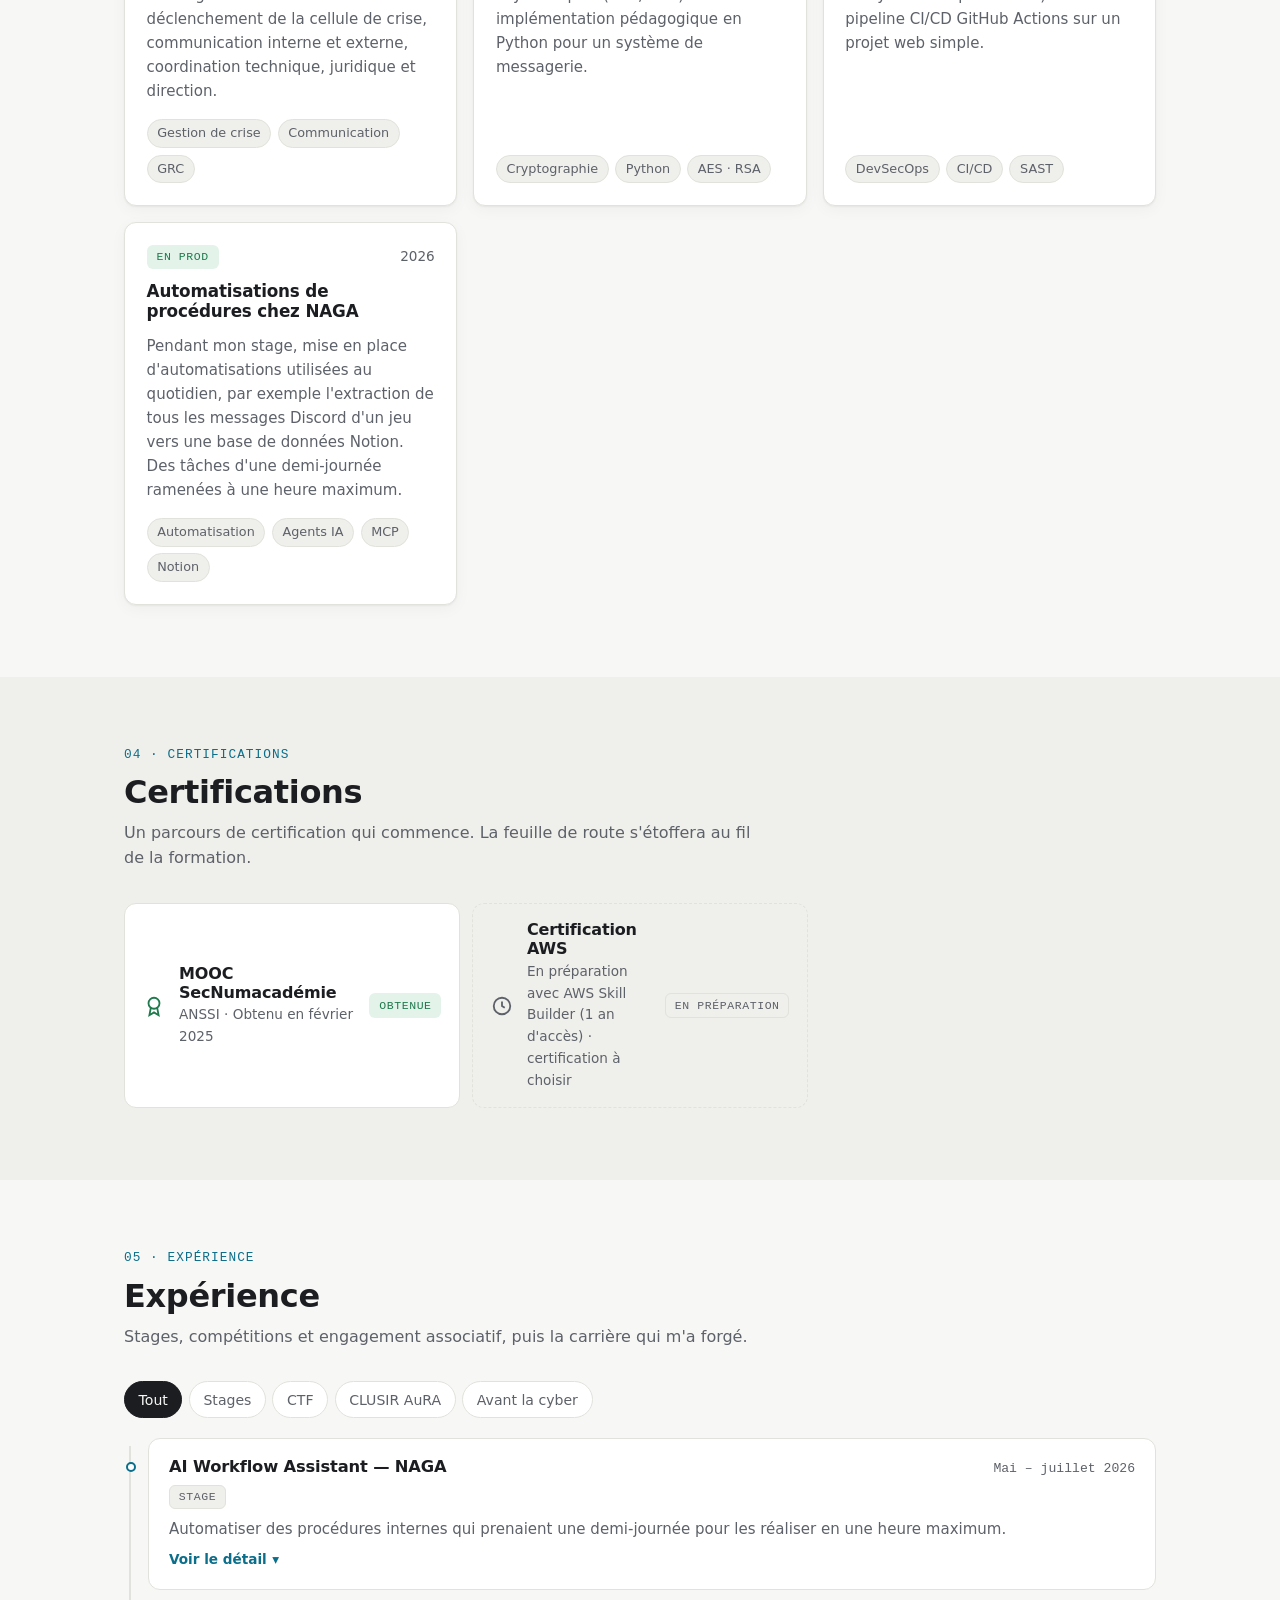
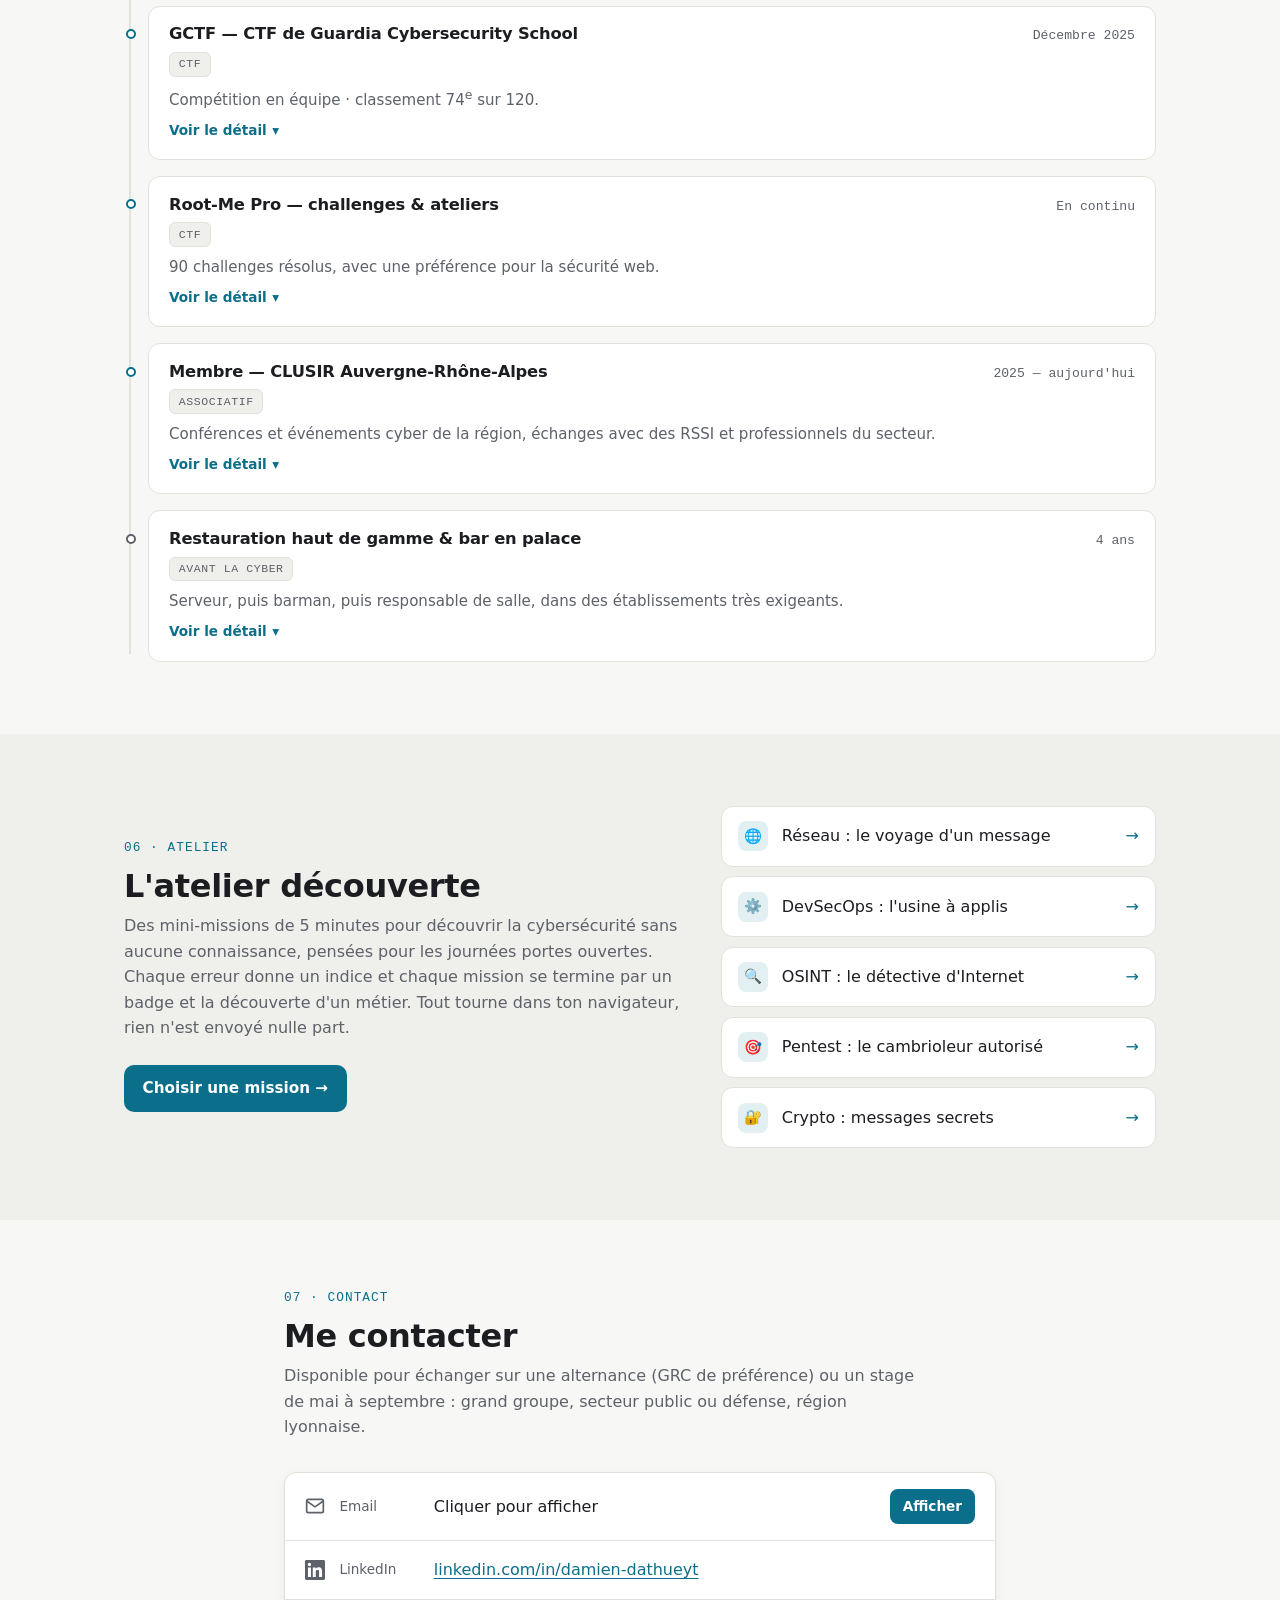
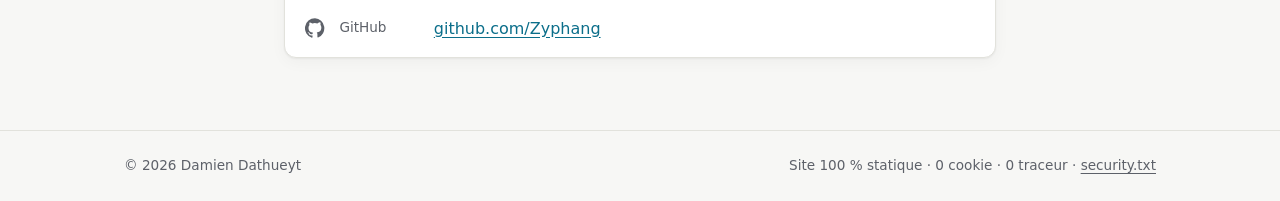
==== commit 753fc03a: "docs: nouveau projet" ====
--- a/index.html
+++ b/index.html
@@ -130,7 +130,7 @@
                         <li>Voyage</li>
                         <li>Sport de haut niveau</li>
                     </ul>
-                    <p>Le voyage m'apporte culture et maturité : comprendre les autres cultures, c'est la vraie richesse. Le sport de haut niveau m'inspire par la discipline qu'il demande, répéter des milliers de fois le même geste pour dépasser la moyenne.</p>
+                    <p>Le voyage m'apporte culture et maturité : comprendre les autres cultures, c'est la vraie richesse. Le sport de haut niveau m'inspire par la discipline qu'il demande, répéter des milliers de fois le même geste et dépasser la norme.</p>
                 </article>
             </div>
         </div>
@@ -169,10 +169,10 @@
                 <div role="tabpanel" id="panel-tech" aria-labelledby="tab-tech" class="tabpanel">
                     <h3 class="panel-heading">Technique</h3>
                     <ul class="skills">
-                        <li class="skill" data-level="2"><span>Linux</span></li>
+                        <li class="skill" data-level="1"><span>Linux</span></li>
                         <li class="skill" data-level="1"><span>Windows</span></li>
                         <li class="skill" data-level="1"><span>Réseau TCP/IP</span></li>
-                        <li class="skill" data-level="1"><span>Python</span></li>
+                        <li class="skill" data-level="2"><span>Python</span></li>
                         <li class="skill" data-level="1"><span>C++</span></li>
                         <li class="skill" data-level="2"><span>HTML / CSS / JS</span></li>
                         <li class="skill" data-level="1"><span>PHP / MySQL</span></li>
@@ -234,6 +234,48 @@
             <div class="grid-3" id="projects">
                 <!-- NOUVEAU PROJET : ne pas supprimer ce repère (utilisé par tools/nouveau-projet.sh) -->
                 <article class="card project" data-type="cours">
+                    <div class="card-meta"><span class="badge">Cours</span><span>2026</span></div>
+                    <h3 class="card-title">Reverse Engineering capteur Wi-Fi</h3>
+                    <p>Rétro-ingénierie matérielle d'un détecteur d'ouverture basé sur ESP8266. Analyse de la gestion d'énergie, interception du trafic réseau (MQTT/TLS) et audit des vulnérabilités physiques via l'exploitation du port UART.</p>
+                    <ul class="tags"><li>Reverse Engineering</li><li>IoT</li><li>ESP8266</li><li>Wireshark</li></ul>
+                </article>
+
+                <article class="card project" data-type="cours">
+                    <div class="card-meta"><span class="badge">Cours</span><span>2026</span></div>
+                    <h3 class="card-title">Reverse Engineering d'un objet IoT</h3>
+                    <p>Rétro-ingénierie matérielle et logicielle d'un système RFID (module MFRC522 / Arduino. Analyse des protocoles de communication, désobfuscation du code source et identification des vulnérabilités de conception (UID exposé, spoofing)</p>
+                    <ul class="tags"><li>Reverse Engineering</li><li>IoT</li><li>RFID</li><li>Arduino</li></ul>
+                </article>
+
+                <article class="card project" data-type="cours">
+                    <div class="card-meta"><span class="badge">Cours</span><span>2026</span></div>
+                    <h3 class="card-title">Maîtrise de l'information (OSINT)</h3>
+                    <p>Pratique du cycle du renseignement dans un cadre légal strict. Élaboration de plans de recherche OSINT (cas Groupe Casino) et rédaction de synthèses stratégiques pour évaluer la fiabilité des informations.</p>
+                    <ul class="tags"><li>OSINT</li><li>Due Diligence</li><li>Analyse de sources</li><li>CTI</li></ul>
+                </article>
+
+                <article class="card project" data-type="cours">
+                    <div class="card-meta"><span class="badge">Cours</span><span>2026</span></div>
+                    <h3 class="card-title">Techniques de base de pentesting</h3>
+                    <p>Apprentissage de la méthodologie globale d'un test d'intrusion. Maîtrise des phases d'énumération (Nmap, Shodan, Burp Suite), d'exploitation de vulnérabilités Web (SQLi, XSS, LFI) et des concepts d'ingénierie sociale. Accompagné d'une intrusion sur une machine préparer par l'école</p>
+                    <ul class="tags"><li>Pentesting</li><li>Vulnérabilités Web</li><li>SQLi</li><li>Burp Suite</li></ul>
+                </article>
+
+                <article class="card project" data-type="cours">
+                    <div class="card-meta"><span class="badge">Cours</span><span>2026</span></div>
+                    <h3 class="card-title">Cybersécurité industrielle (OT / IoT)</h3>
+                    <p>Introduction à la sécurité des systèmes industriels. Analyse d'incidents majeurs (étude du ransomware de Norsk Hydro) et apprentissage des stratégies de protection des infrastructures critiques via la défense en profondeur.</p>
+                    <ul class="tags"><li>OT / IoT</li><li>Défense en profondeur</li><li>Analyse de risques</li><li>ICS</li></ul>
+                </article>
+
+                <article class="card project" data-type="cours">
+                    <div class="card-meta"><span class="badge">Cours</span><span>2026</span></div>
+                    <h3 class="card-title">Introduction au cyberespace</h3>
+                    <p>Découverte du cyberespace, de ses acteurs et des enjeux géopolitiques mondiaux. Analyse des menaces complexes (APT) et initiation aux concepts de cyberdéfense, de résilience et de gestion des risques.</p>
+                    <ul class="tags"><li>Cybersécurité</li><li>Géopolitique</li><li>Gestion des risques</li><li>APT</li></ul>
+                </article>
+
+                <article class="card project" data-type="cours">
                     <div class="card-meta"><span class="badge">Cours</span><span>2025</span></div>
                     <h3 class="card-title">Sécurisation réseau, Proxy et SIEM</h3>
                     <p>Déploiement d'un réseau local filtré par un pare-feu, intégrant un proxy Squid chargé de gérer et rediriger les requêtes des clients vers le WAN. Mise en place d'un domaine Active Directory et d'une solution SIEM (Wazuh) pour la gestion et la supervision centralisée.</p>
@@ -278,7 +320,7 @@
 
                 <article class="card project" data-type="prod">
                     <div class="card-meta"><span class="badge badge-prod">En prod</span><span>2026</span></div>
-                    <h3 class="card-title">Automatisations de procédures — NAGA</h3>
+                    <h3 class="card-title">Automatisations de procédures chez NAGA</h3>
                     <p>Pendant mon stage, mise en place d'automatisations utilisées au quotidien, par exemple l'extraction de tous les messages Discord d'un jeu vers une base de données Notion. Des tâches d'une demi-journée ramenées à une heure maximum.</p>
                     <ul class="tags"><li>Automatisation</li><li>Agents IA</li><li>MCP</li><li>Notion</li></ul>
                 </article>
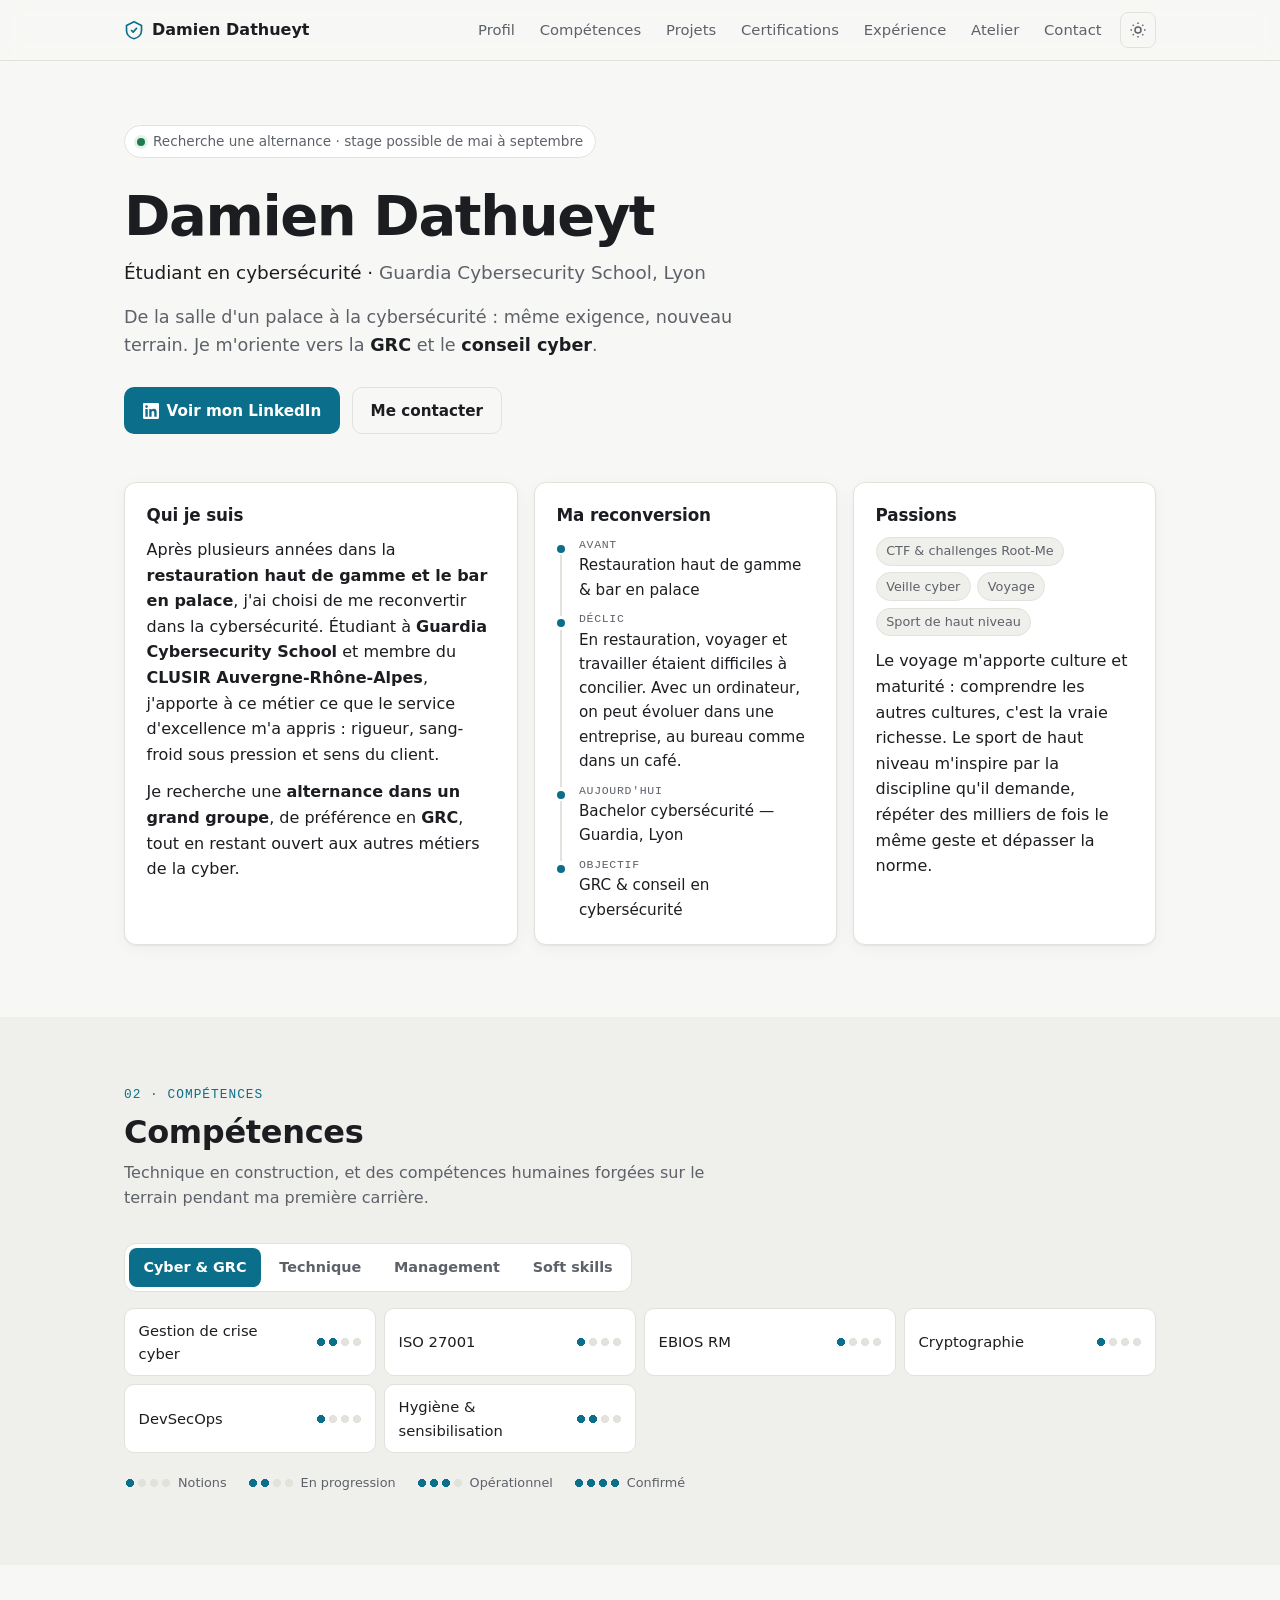
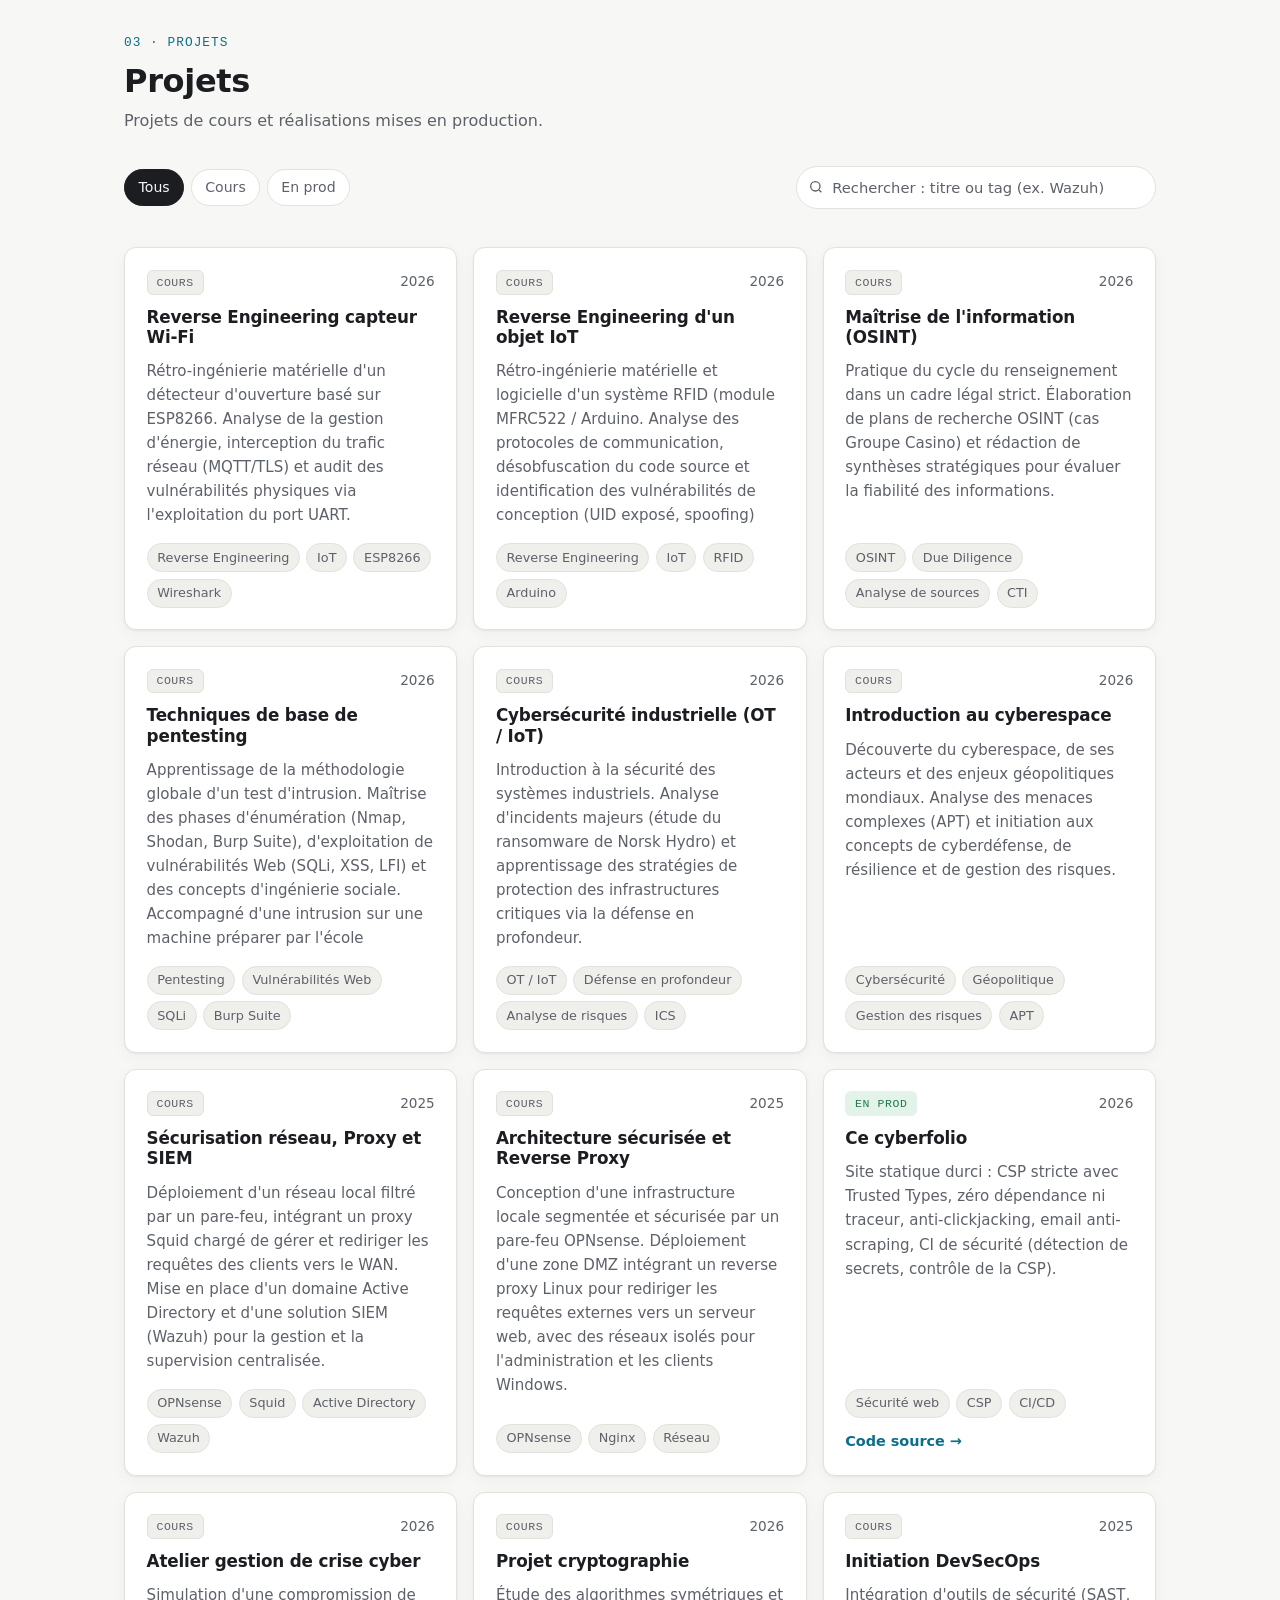
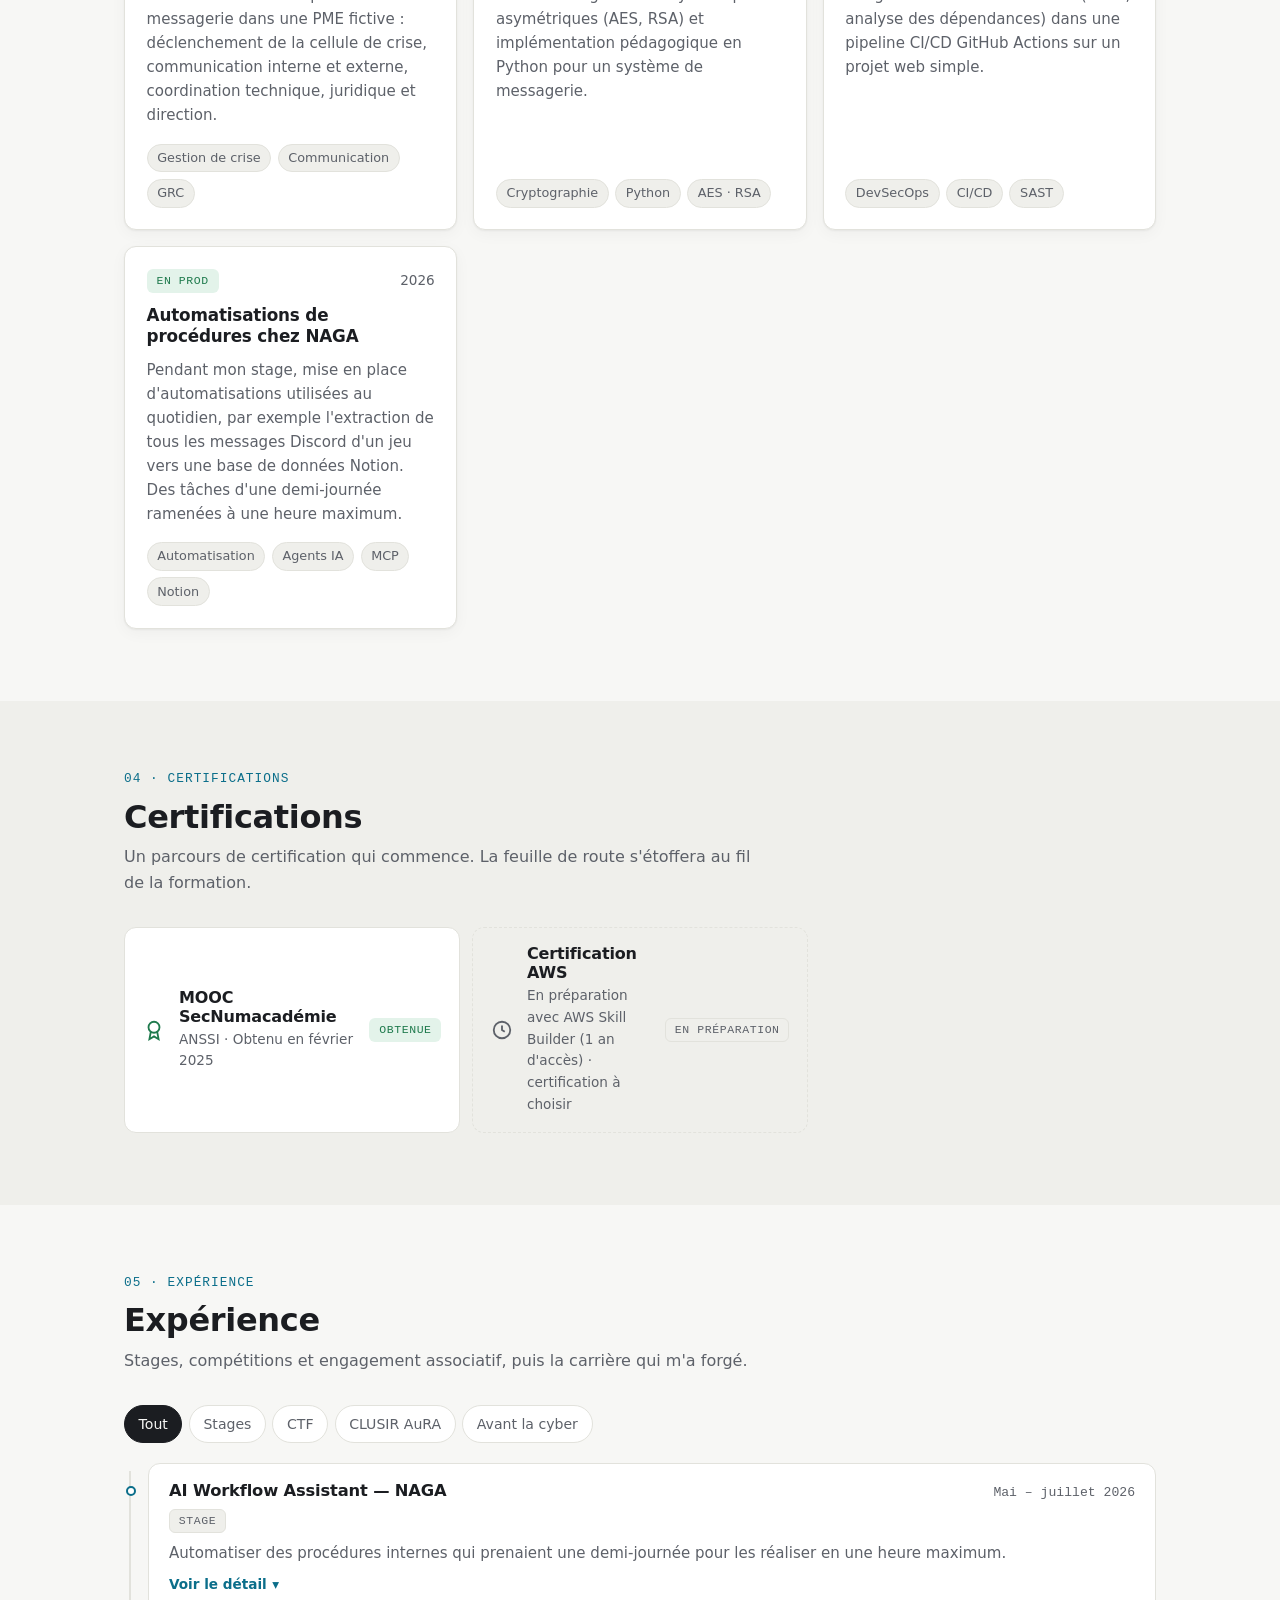
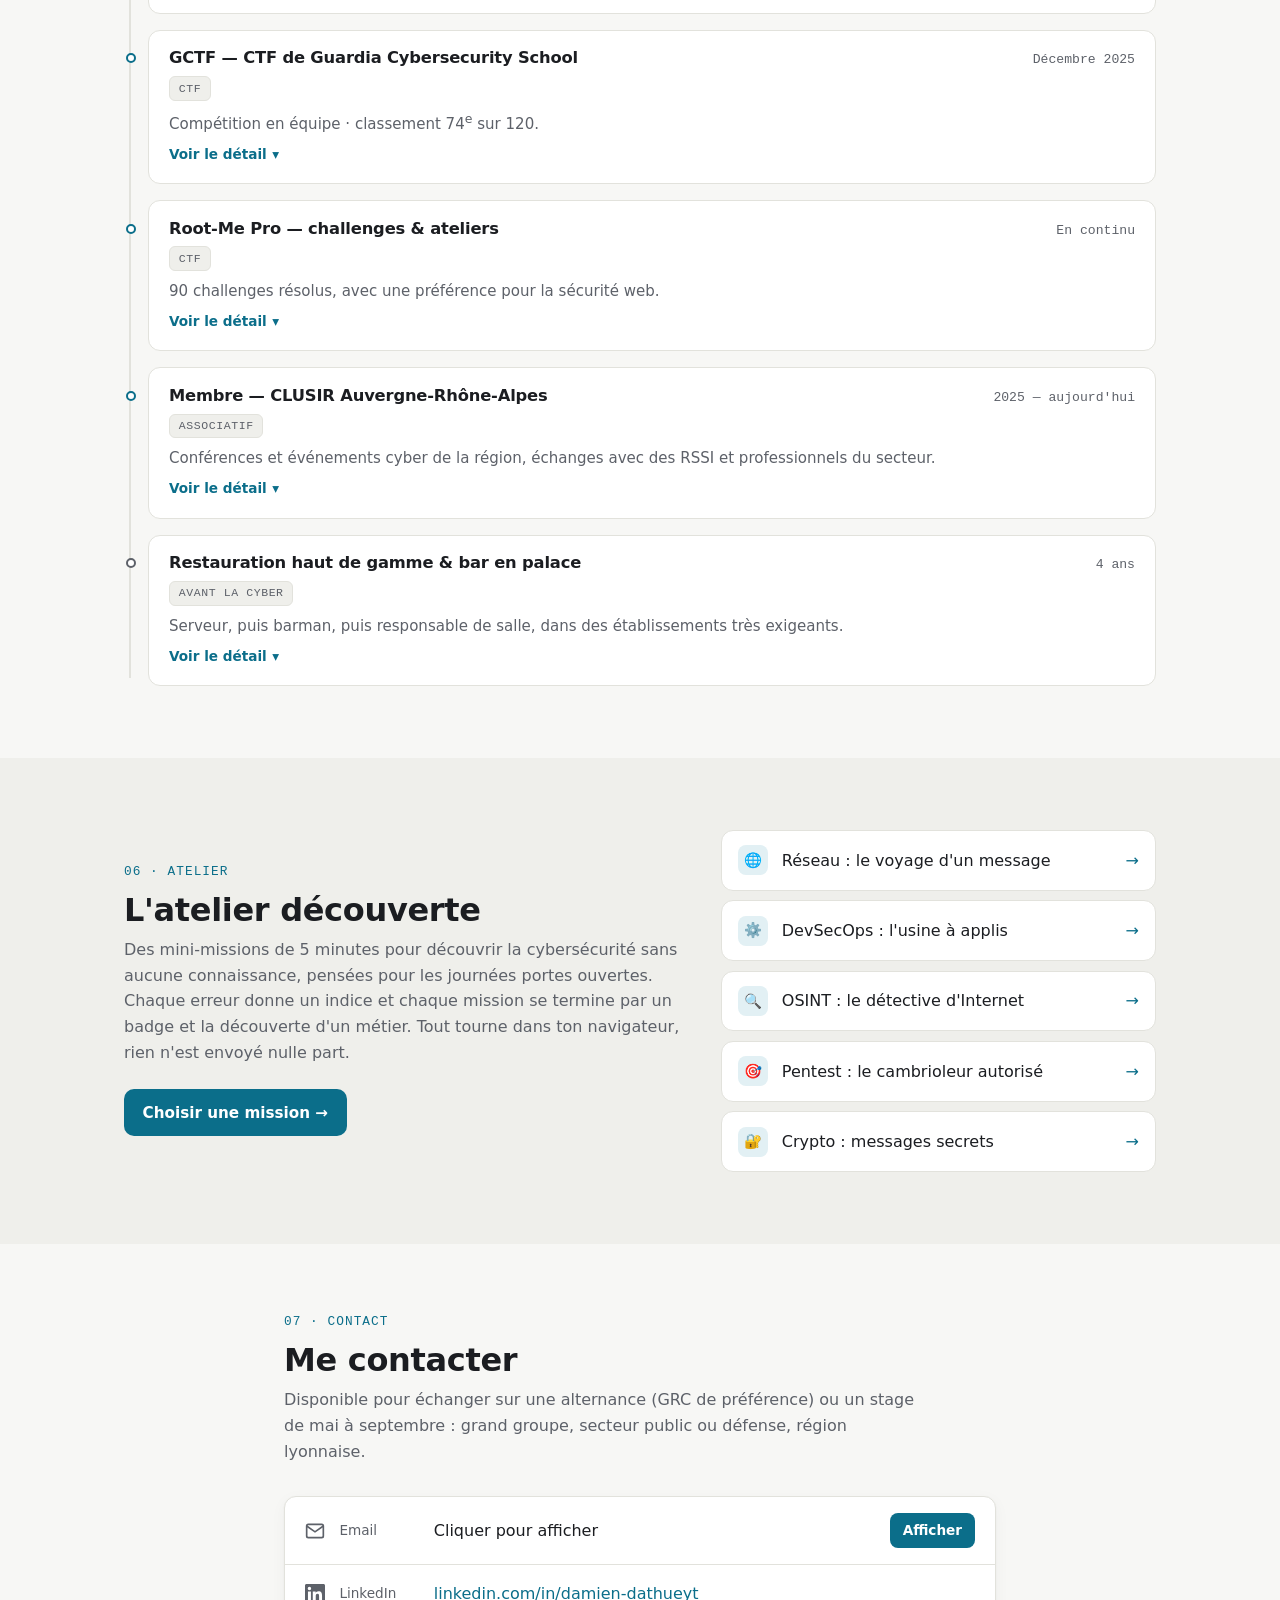
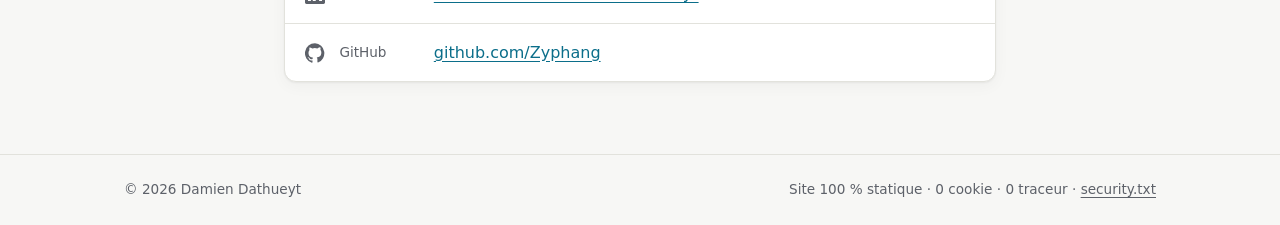
==== commit 23ad9c8b: "style: recherche à gauche + filtre Perso" ====
--- a/index.html
+++ b/index.html
@@ -225,11 +225,19 @@
             <h2 id="projects-title" class="section-title">Projets</h2>
             <p class="section-intro">Projets de cours et réalisations mises en production.</p>
 
-            <div class="filters" data-filter="projects" role="group" aria-label="Filtrer les projets">
-                <button type="button" data-value="all" aria-pressed="true">Tous</button>
-                <button type="button" data-value="cours" aria-pressed="false">Cours</button>
-                <button type="button" data-value="prod" aria-pressed="false">En prod</button>
-            </div>
+            <div class="project-tools">
+                <div class="filters" data-filter="projects" role="group" aria-label="Filtrer les projets">
+                    <button type="button" data-value="all" aria-pressed="true">Tous</button>
+                    <button type="button" data-value="cours" aria-pressed="false">Cours</button>
+                    <button type="button" data-value="prod" aria-pressed="false">En prod</button>
+                </div>
+                <div class="search">
+                    <svg class="search-icon" width="16" height="16" viewBox="0 0 24 24" fill="none" stroke="currentColor" stroke-width="2" aria-hidden="true"><circle cx="11" cy="11" r="7"/><path d="m20 20-3.5-3.5"/></svg>
+                    <label for="project-search" class="sr-only">Rechercher un projet par titre ou par tag</label>
+                    <input id="project-search" type="search" placeholder="Rechercher : titre ou tag (ex. Wazuh)" autocomplete="off" spellcheck="false" maxlength="60">
+                </div>
+            </div>
+            <p class="search-status" id="project-status" aria-live="polite"></p>
 
             <div class="grid-3" id="projects">
                 <!-- NOUVEAU PROJET : ne pas supprimer ce repère (utilisé par tools/nouveau-projet.sh) -->
@@ -324,6 +332,10 @@
                     <p>Pendant mon stage, mise en place d'automatisations utilisées au quotidien, par exemple l'extraction de tous les messages Discord d'un jeu vers une base de données Notion. Des tâches d'une demi-journée ramenées à une heure maximum.</p>
                     <ul class="tags"><li>Automatisation</li><li>Agents IA</li><li>MCP</li><li>Notion</li></ul>
                 </article>
+            </div>
+            <div class="search-empty" id="project-empty" hidden>
+                <p>Aucun projet ne correspond à ta recherche.</p>
+                <button class="btn btn-small btn-ghost" type="button" id="project-clear">Tout afficher</button>
             </div>
         </div>
     </section>
--- a/assets/css/styles.css
+++ b/assets/css/styles.css
@@ -442,3 +442,23 @@
 /* Projets : tags toujours alignés en bas à gauche de la carte */
 .project .tags { margin-top: auto; padding-top: .25rem; }
 .project .tags + .card-link { margin-top: 0; }
+
+/* ── Projets : barre de recherche ─────────────────────────────────── */
+.project-tools { display: flex; flex-wrap: wrap; align-items: center; justify-content: space-between; gap: .75rem 1rem; margin-bottom: .5rem; }
+.project-tools .filters { margin-bottom: 0; }
+.search { position: relative; flex: 1 1 260px; max-width: 360px; }
+.search-icon { position: absolute; left: .75rem; top: 50%; transform: translateY(-50%); color: var(--text-muted); pointer-events: none; }
+.search input {
+    width: 100%; padding: .55rem .9rem .55rem 2.2rem; border-radius: 999px;
+    border: 1px solid var(--border); background: var(--surface); color: var(--text); font: inherit; font-size: .92rem;
+}
+.search input::placeholder { color: var(--text-muted); }
+.search input:focus { outline: 2px solid var(--accent); outline-offset: 1px; border-color: transparent; }
+html:not(.js) .search { display: none; }
+.search-status { min-height: 1.4em; margin: 0 0 .75rem; font: .82rem var(--mono); color: var(--text-muted); }
+.search-empty { display: grid; justify-items: start; gap: .6rem; padding: 1.25rem; border: 1px dashed var(--border); border-radius: var(--radius); color: var(--text-muted); }
+.search-empty p { margin: 0; }
+.project .tags li[role="button"] { cursor: pointer; transition: border-color .15s, color .15s; }
+.project .tags li[role="button"]:hover { border-color: var(--accent); color: var(--text); }
+.project .tags li.is-active { background: var(--accent); border-color: var(--accent); color: var(--on-accent); }
+@media (max-width: 640px) { .search { max-width: none; } }
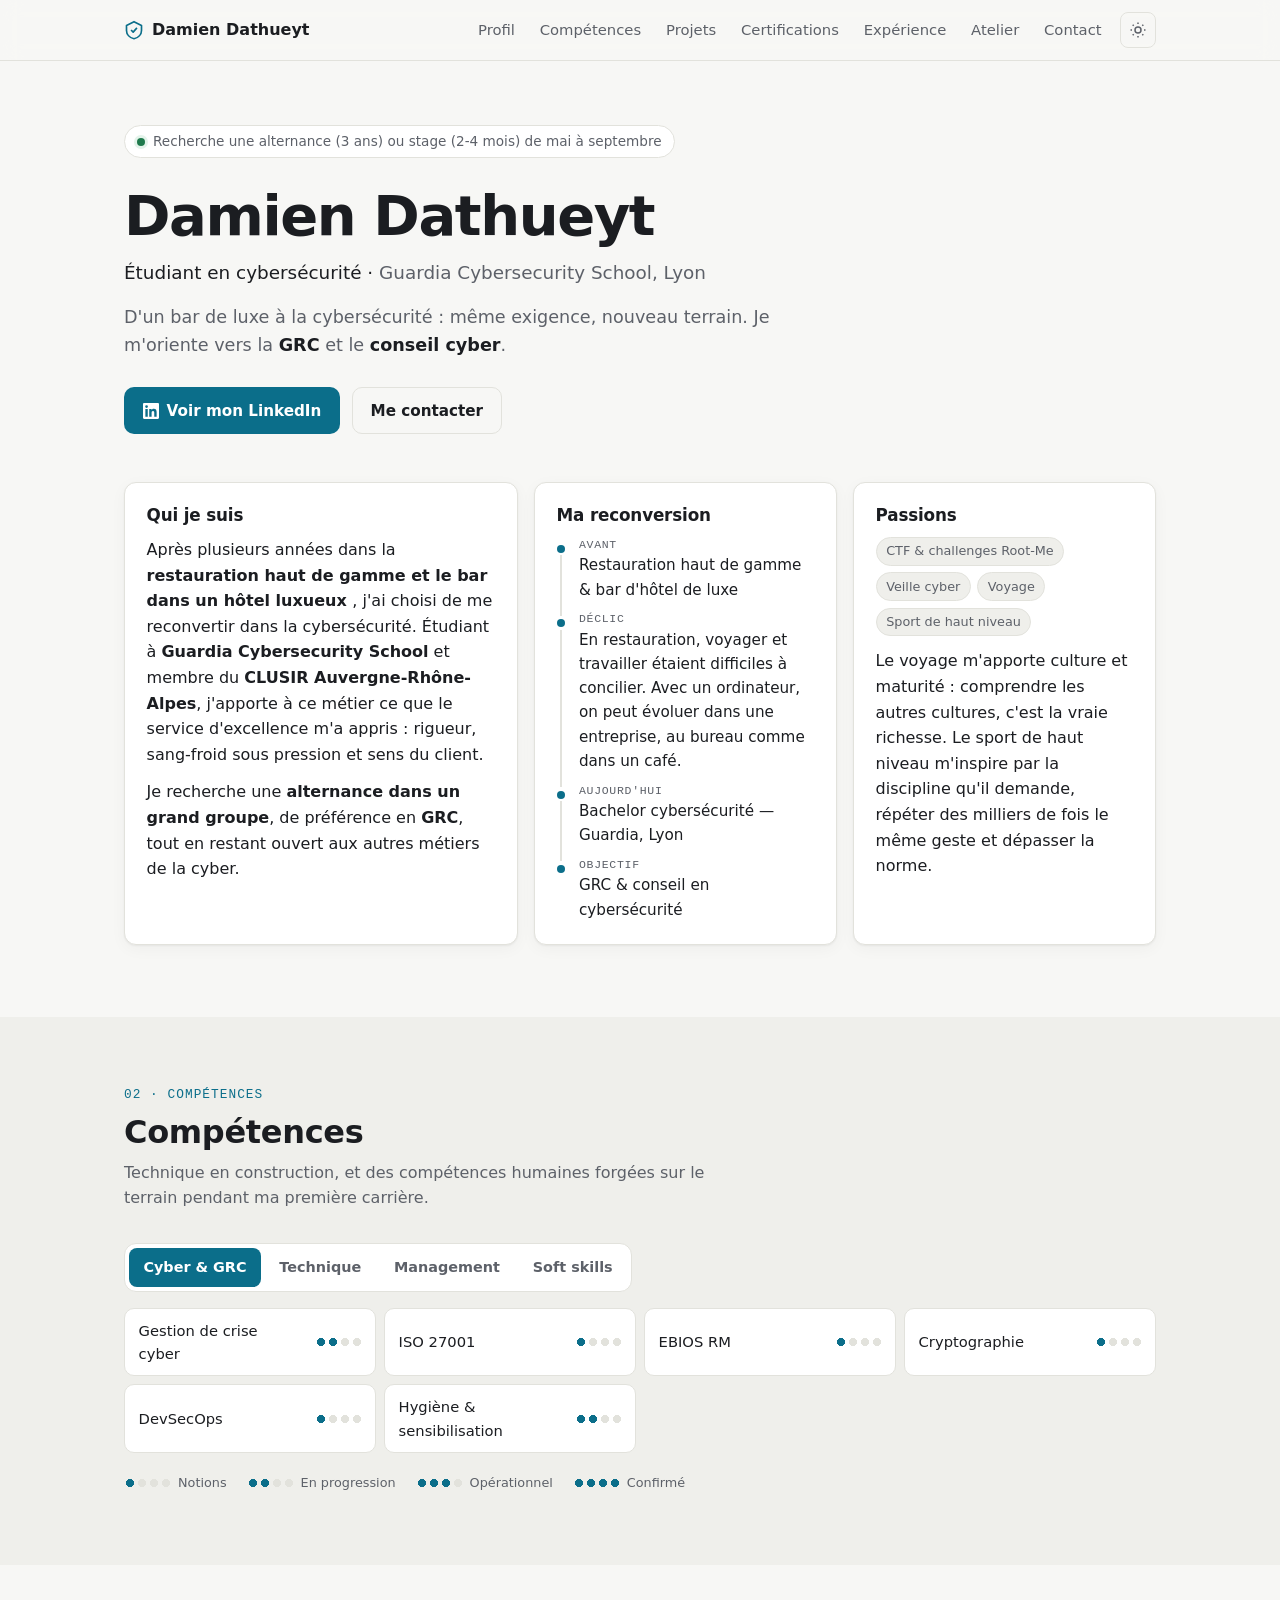
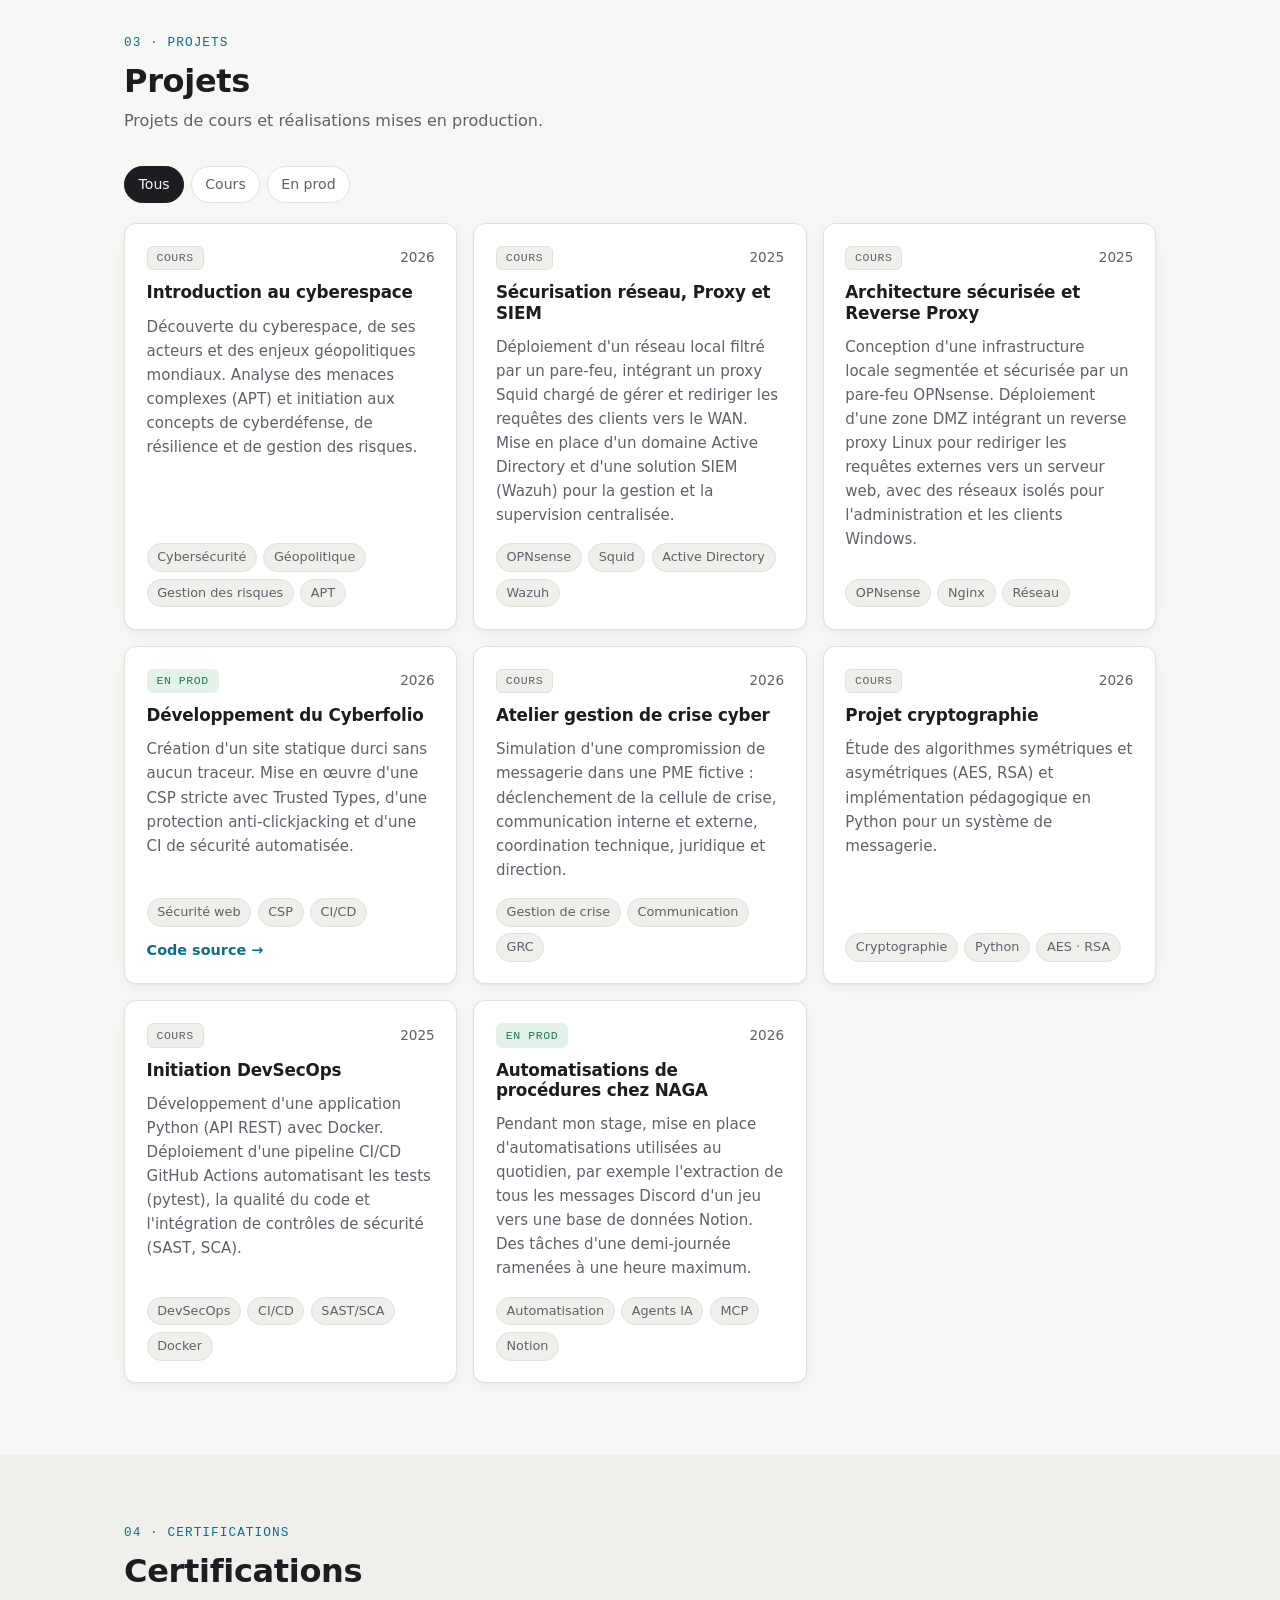
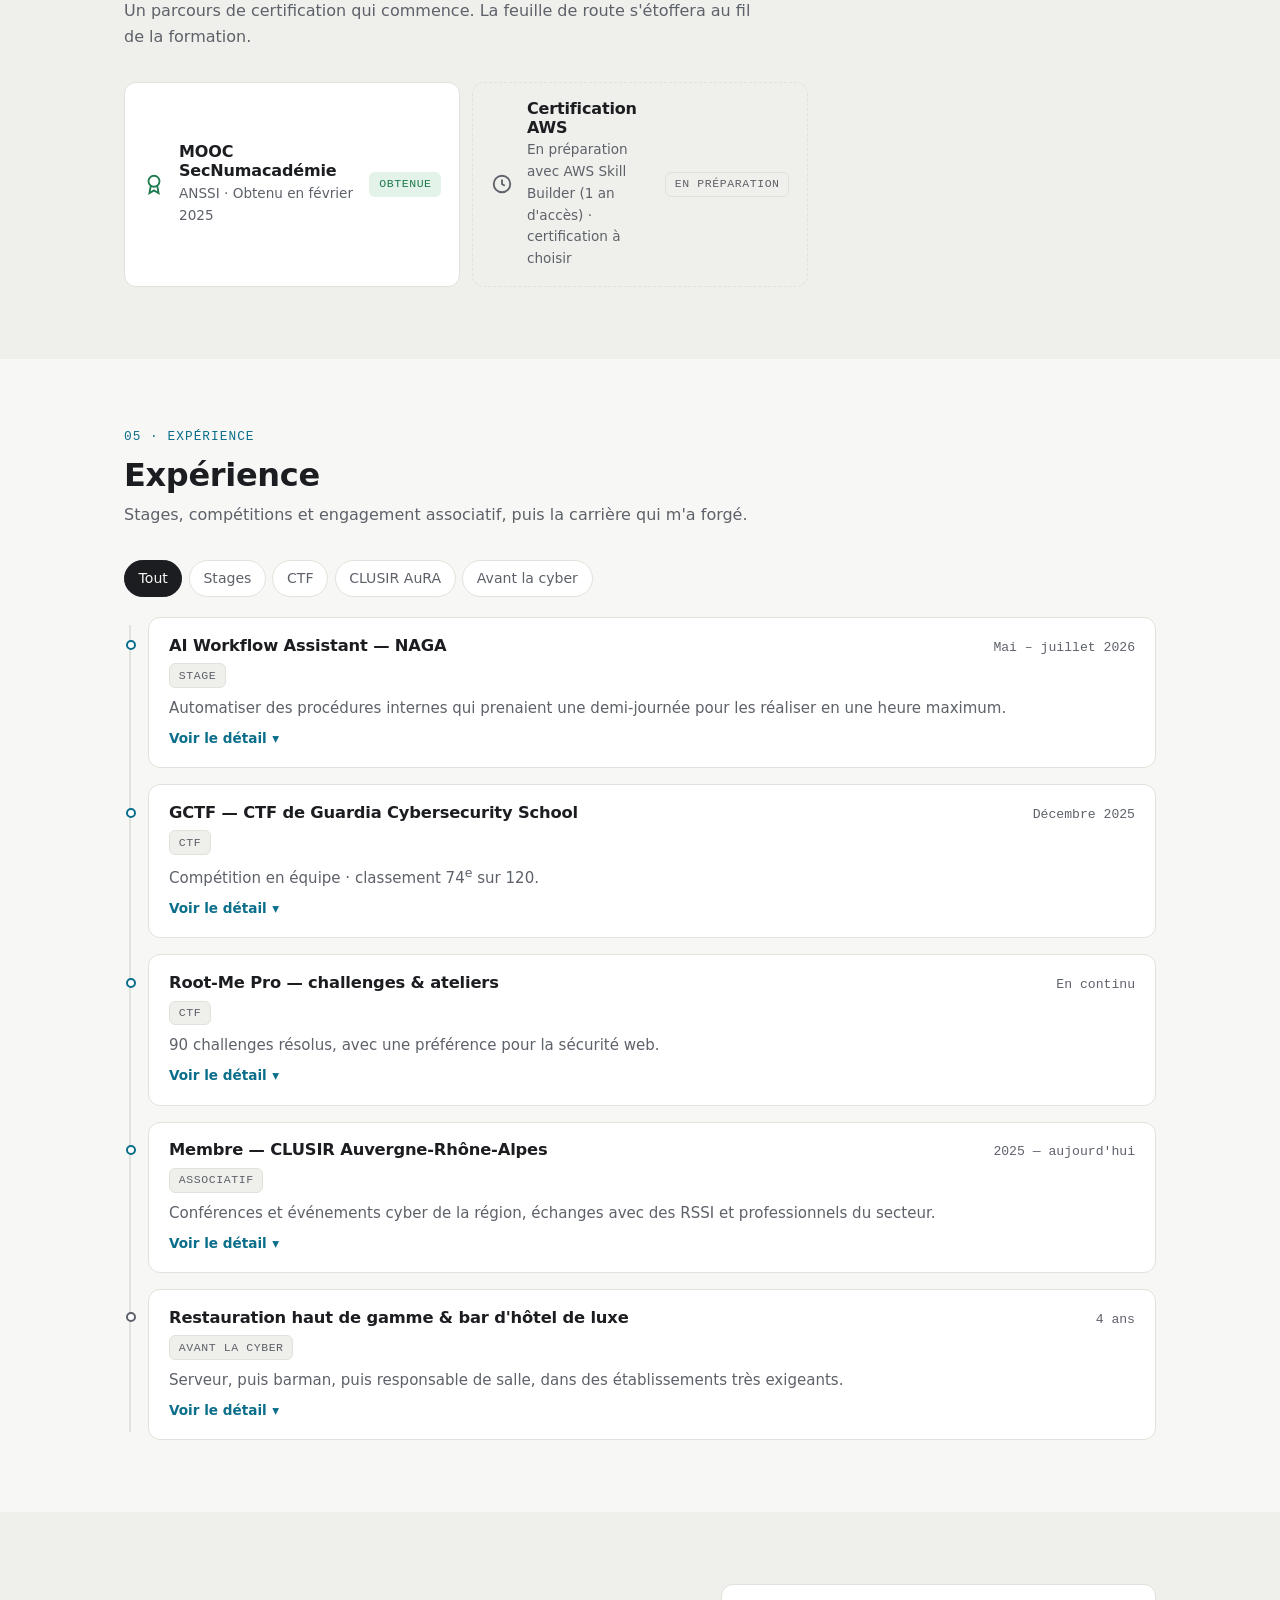
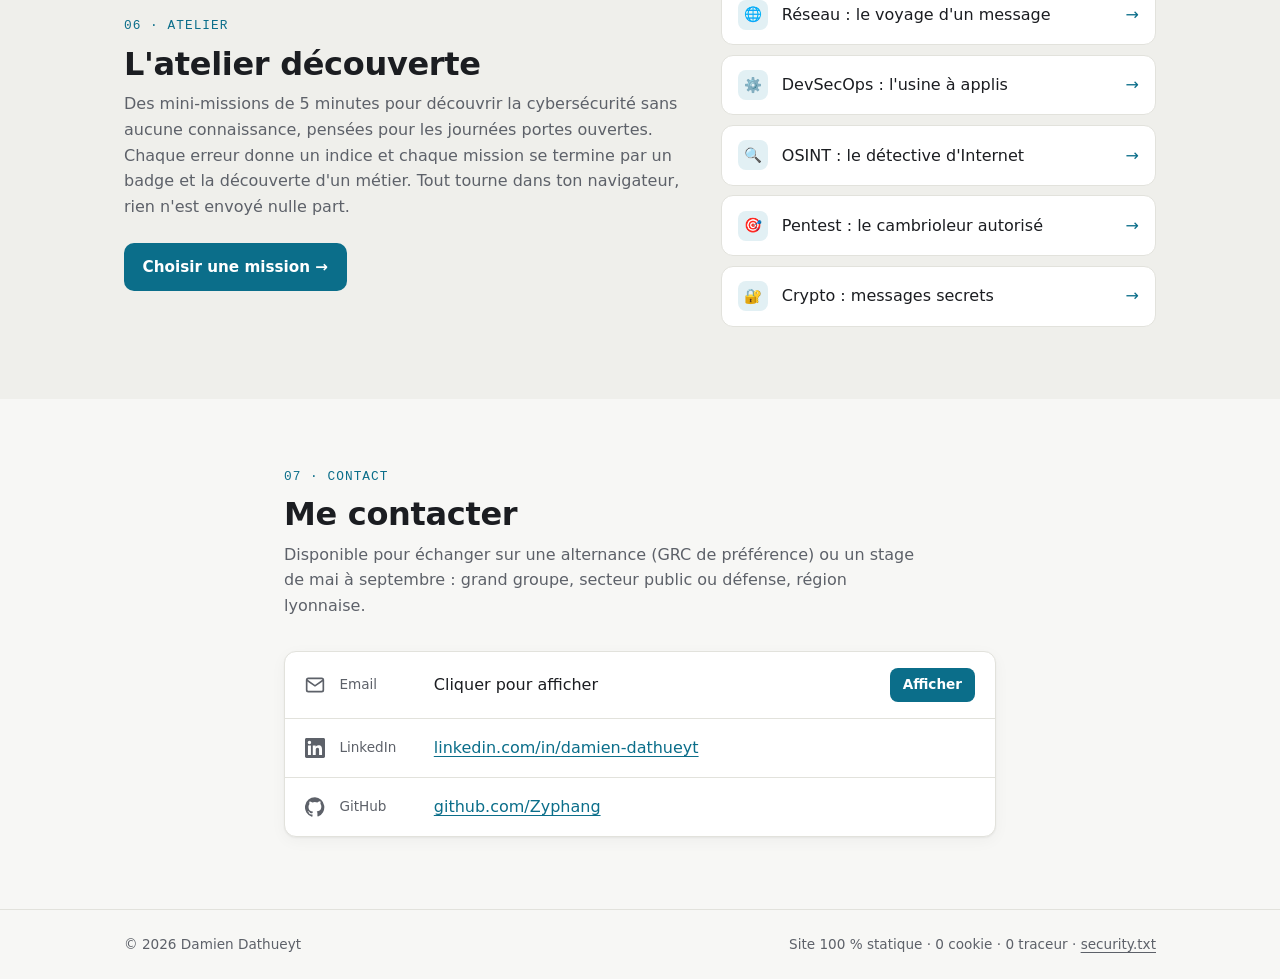
==== commit fa41bcd2: "docs: ajout projet Wazuh" ====
--- a/index.html
+++ b/index.html
@@ -81,12 +81,12 @@
     <!-- ═══════════════════════════ 01 · PROFIL ═══════════════════════════ -->
     <section id="profil" class="section hero" aria-labelledby="hero-title">
         <div class="container">
-            <p class="status"><span class="status-dot" aria-hidden="true"></span>Recherche une alternance · stage possible de mai à septembre</p>
+            <p class="status"><span class="status-dot" aria-hidden="true"></span>Recherche une alternance (3 ans) ou stage (2-4 mois) de mai à septembre</p>
 
             <h1 id="hero-title" class="hero-title">Damien Dathueyt</h1>
             <p class="hero-role">Étudiant en cybersécurité · <span class="muted">Guardia Cybersecurity School, Lyon</span></p>
             <p class="hero-lead">
-                De la salle d'un palace à la cybersécurité : même exigence, nouveau terrain.
+                D'un bar de luxe à la cybersécurité : même exigence, nouveau terrain.
                 Je m'oriente vers la <strong>GRC</strong> et le <strong>conseil cyber</strong>.
             </p>
 
@@ -104,7 +104,7 @@
                 <article class="card">
                     <h2 class="card-title">Qui je suis</h2>
                     <p>
-                        Après plusieurs années dans la <strong>restauration haut de gamme et le bar en palace</strong>,
+                        Après plusieurs années dans la <strong>restauration haut de gamme et le bar dans un hôtel luxueux </strong>,
                         j'ai choisi de me reconvertir dans la cybersécurité. Étudiant à <strong>Guardia Cybersecurity School</strong>
                         et membre du <strong>CLUSIR Auvergne-Rhône-Alpes</strong>, j'apporte à ce métier ce que le service
                         d'excellence m'a appris : rigueur, sang-froid sous pression et sens du client.
@@ -115,7 +115,7 @@
                 <article class="card">
                     <h2 class="card-title">Ma reconversion</h2>
                     <ol class="path">
-                        <li><span class="path-step">Avant</span>Restauration haut de gamme &amp; bar en palace</li>
+                        <li><span class="path-step">Avant</span>Restauration haut de gamme &amp; bar d'hôtel de luxe</li>
                         <li><span class="path-step">Déclic</span>En restauration, voyager et travailler étaient difficiles à concilier. Avec un ordinateur, on peut évoluer dans une entreprise, au bureau comme dans un café.</li>
                         <li><span class="path-step">Aujourd'hui</span>Bachelor cybersécurité — Guardia, Lyon</li>
                         <li><span class="path-step">Objectif</span>GRC &amp; conseil en cybersécurité</li>
@@ -225,57 +225,14 @@
             <h2 id="projects-title" class="section-title">Projets</h2>
             <p class="section-intro">Projets de cours et réalisations mises en production.</p>
 
-            <div class="project-tools">
-                <div class="filters" data-filter="projects" role="group" aria-label="Filtrer les projets">
-                    <button type="button" data-value="all" aria-pressed="true">Tous</button>
-                    <button type="button" data-value="cours" aria-pressed="false">Cours</button>
-                    <button type="button" data-value="prod" aria-pressed="false">En prod</button>
-                </div>
-                <div class="search">
-                    <svg class="search-icon" width="16" height="16" viewBox="0 0 24 24" fill="none" stroke="currentColor" stroke-width="2" aria-hidden="true"><circle cx="11" cy="11" r="7"/><path d="m20 20-3.5-3.5"/></svg>
-                    <label for="project-search" class="sr-only">Rechercher un projet par titre ou par tag</label>
-                    <input id="project-search" type="search" placeholder="Rechercher : titre ou tag (ex. Wazuh)" autocomplete="off" spellcheck="false" maxlength="60">
-                </div>
-            </div>
-            <p class="search-status" id="project-status" aria-live="polite"></p>
+            <div class="filters" data-filter="projects" role="group" aria-label="Filtrer les projets">
+                <button type="button" data-value="all" aria-pressed="true">Tous</button>
+                <button type="button" data-value="cours" aria-pressed="false">Cours</button>
+                <button type="button" data-value="prod" aria-pressed="false">En prod</button>
+            </div>
 
             <div class="grid-3" id="projects">
                 <!-- NOUVEAU PROJET : ne pas supprimer ce repère (utilisé par tools/nouveau-projet.sh) -->
-                <article class="card project" data-type="cours">
-                    <div class="card-meta"><span class="badge">Cours</span><span>2026</span></div>
-                    <h3 class="card-title">Reverse Engineering capteur Wi-Fi</h3>
-                    <p>Rétro-ingénierie matérielle d'un détecteur d'ouverture basé sur ESP8266. Analyse de la gestion d'énergie, interception du trafic réseau (MQTT/TLS) et audit des vulnérabilités physiques via l'exploitation du port UART.</p>
-                    <ul class="tags"><li>Reverse Engineering</li><li>IoT</li><li>ESP8266</li><li>Wireshark</li></ul>
-                </article>
-
-                <article class="card project" data-type="cours">
-                    <div class="card-meta"><span class="badge">Cours</span><span>2026</span></div>
-                    <h3 class="card-title">Reverse Engineering d'un objet IoT</h3>
-                    <p>Rétro-ingénierie matérielle et logicielle d'un système RFID (module MFRC522 / Arduino. Analyse des protocoles de communication, désobfuscation du code source et identification des vulnérabilités de conception (UID exposé, spoofing)</p>
-                    <ul class="tags"><li>Reverse Engineering</li><li>IoT</li><li>RFID</li><li>Arduino</li></ul>
-                </article>
-
-                <article class="card project" data-type="cours">
-                    <div class="card-meta"><span class="badge">Cours</span><span>2026</span></div>
-                    <h3 class="card-title">Maîtrise de l'information (OSINT)</h3>
-                    <p>Pratique du cycle du renseignement dans un cadre légal strict. Élaboration de plans de recherche OSINT (cas Groupe Casino) et rédaction de synthèses stratégiques pour évaluer la fiabilité des informations.</p>
-                    <ul class="tags"><li>OSINT</li><li>Due Diligence</li><li>Analyse de sources</li><li>CTI</li></ul>
-                </article>
-
-                <article class="card project" data-type="cours">
-                    <div class="card-meta"><span class="badge">Cours</span><span>2026</span></div>
-                    <h3 class="card-title">Techniques de base de pentesting</h3>
-                    <p>Apprentissage de la méthodologie globale d'un test d'intrusion. Maîtrise des phases d'énumération (Nmap, Shodan, Burp Suite), d'exploitation de vulnérabilités Web (SQLi, XSS, LFI) et des concepts d'ingénierie sociale. Accompagné d'une intrusion sur une machine préparer par l'école</p>
-                    <ul class="tags"><li>Pentesting</li><li>Vulnérabilités Web</li><li>SQLi</li><li>Burp Suite</li></ul>
-                </article>
-
-                <article class="card project" data-type="cours">
-                    <div class="card-meta"><span class="badge">Cours</span><span>2026</span></div>
-                    <h3 class="card-title">Cybersécurité industrielle (OT / IoT)</h3>
-                    <p>Introduction à la sécurité des systèmes industriels. Analyse d'incidents majeurs (étude du ransomware de Norsk Hydro) et apprentissage des stratégies de protection des infrastructures critiques via la défense en profondeur.</p>
-                    <ul class="tags"><li>OT / IoT</li><li>Défense en profondeur</li><li>Analyse de risques</li><li>ICS</li></ul>
-                </article>
-
                 <article class="card project" data-type="cours">
                     <div class="card-meta"><span class="badge">Cours</span><span>2026</span></div>
                     <h3 class="card-title">Introduction au cyberespace</h3>
@@ -299,8 +256,8 @@
 
                 <article class="card project" data-type="prod">
                     <div class="card-meta"><span class="badge badge-prod">En prod</span><span>2026</span></div>
-                    <h3 class="card-title">Ce cyberfolio</h3>
-                    <p>Site statique durci : CSP stricte avec Trusted Types, zéro dépendance ni traceur, anti-clickjacking, email anti-scraping, CI de sécurité (détection de secrets, contrôle de la CSP).</p>
+                    <h3 class="card-title">Développement du Cyberfolio</h3>
+                    <p>Création d'un site statique durci sans aucun traceur. Mise en œuvre d'une CSP stricte avec Trusted Types, d'une protection anti-clickjacking et d'une CI de sécurité automatisée.</p>
                     <ul class="tags"><li>Sécurité web</li><li>CSP</li><li>CI/CD</li></ul>
                     <a class="card-link" href="https://github.com/Zyphang/Zyphang.github.io" target="_blank" rel="noopener noreferrer">Code source →</a>
                 </article>
@@ -322,8 +279,8 @@
                 <article class="card project" data-type="cours">
                     <div class="card-meta"><span class="badge">Cours</span><span>2025</span></div>
                     <h3 class="card-title">Initiation DevSecOps</h3>
-                    <p>Intégration d'outils de sécurité (SAST, analyse des dépendances) dans une pipeline CI/CD GitHub Actions sur un projet web simple.</p>
-                    <ul class="tags"><li>DevSecOps</li><li>CI/CD</li><li>SAST</li></ul>
+                    <p>Développement d'une application Python (API REST) avec Docker. Déploiement d'une pipeline CI/CD GitHub Actions automatisant les tests (pytest), la qualité du code et l'intégration de contrôles de sécurité (SAST, SCA).</p>
+                    <ul class="tags"><li>DevSecOps</li><li>CI/CD</li><li>SAST/SCA</li><li>Docker</li></ul>
                 </article>
 
                 <article class="card project" data-type="prod">
@@ -332,10 +289,6 @@
                     <p>Pendant mon stage, mise en place d'automatisations utilisées au quotidien, par exemple l'extraction de tous les messages Discord d'un jeu vers une base de données Notion. Des tâches d'une demi-journée ramenées à une heure maximum.</p>
                     <ul class="tags"><li>Automatisation</li><li>Agents IA</li><li>MCP</li><li>Notion</li></ul>
                 </article>
-            </div>
-            <div class="search-empty" id="project-empty" hidden>
-                <p>Aucun projet ne correspond à ta recherche.</p>
-                <button class="btn btn-small btn-ghost" type="button" id="project-clear">Tout afficher</button>
             </div>
         </div>
     </section>
@@ -481,7 +434,7 @@
                     <details class="tl-details">
                         <summary>
                             <div class="tl-head">
-                                <h3 class="tl-title">Restauration haut de gamme &amp; bar en palace</h3>
+                                <h3 class="tl-title">Restauration haut de gamme &amp; bar d'hôtel de luxe</h3>
                                 <span class="tl-period">4 ans</span>
                             </div>
                             <span class="badge">Avant la cyber</span>
@@ -491,7 +444,7 @@
                         <div class="tl-body">
                             <h4 class="tl-body-title">Missions</h4>
                             <ul class="tl-missions">
-                                <li>Barman dans un hôtel 4★, service haut de gamme au Golf du Gouverneur</li>
+                                <li>Barman dans un hôtel 4★ service 5★, service haut de gamme au Golf du Gouverneur</li>
                                 <li>Responsable de salle au Chaudron</li>
                                 <li>Encadrement d'une équipe de 5 serveurs : organisation du service et formation</li>
                                 <li>Relation avec une clientèle exigeante, gestion des priorités en plein rush</li>
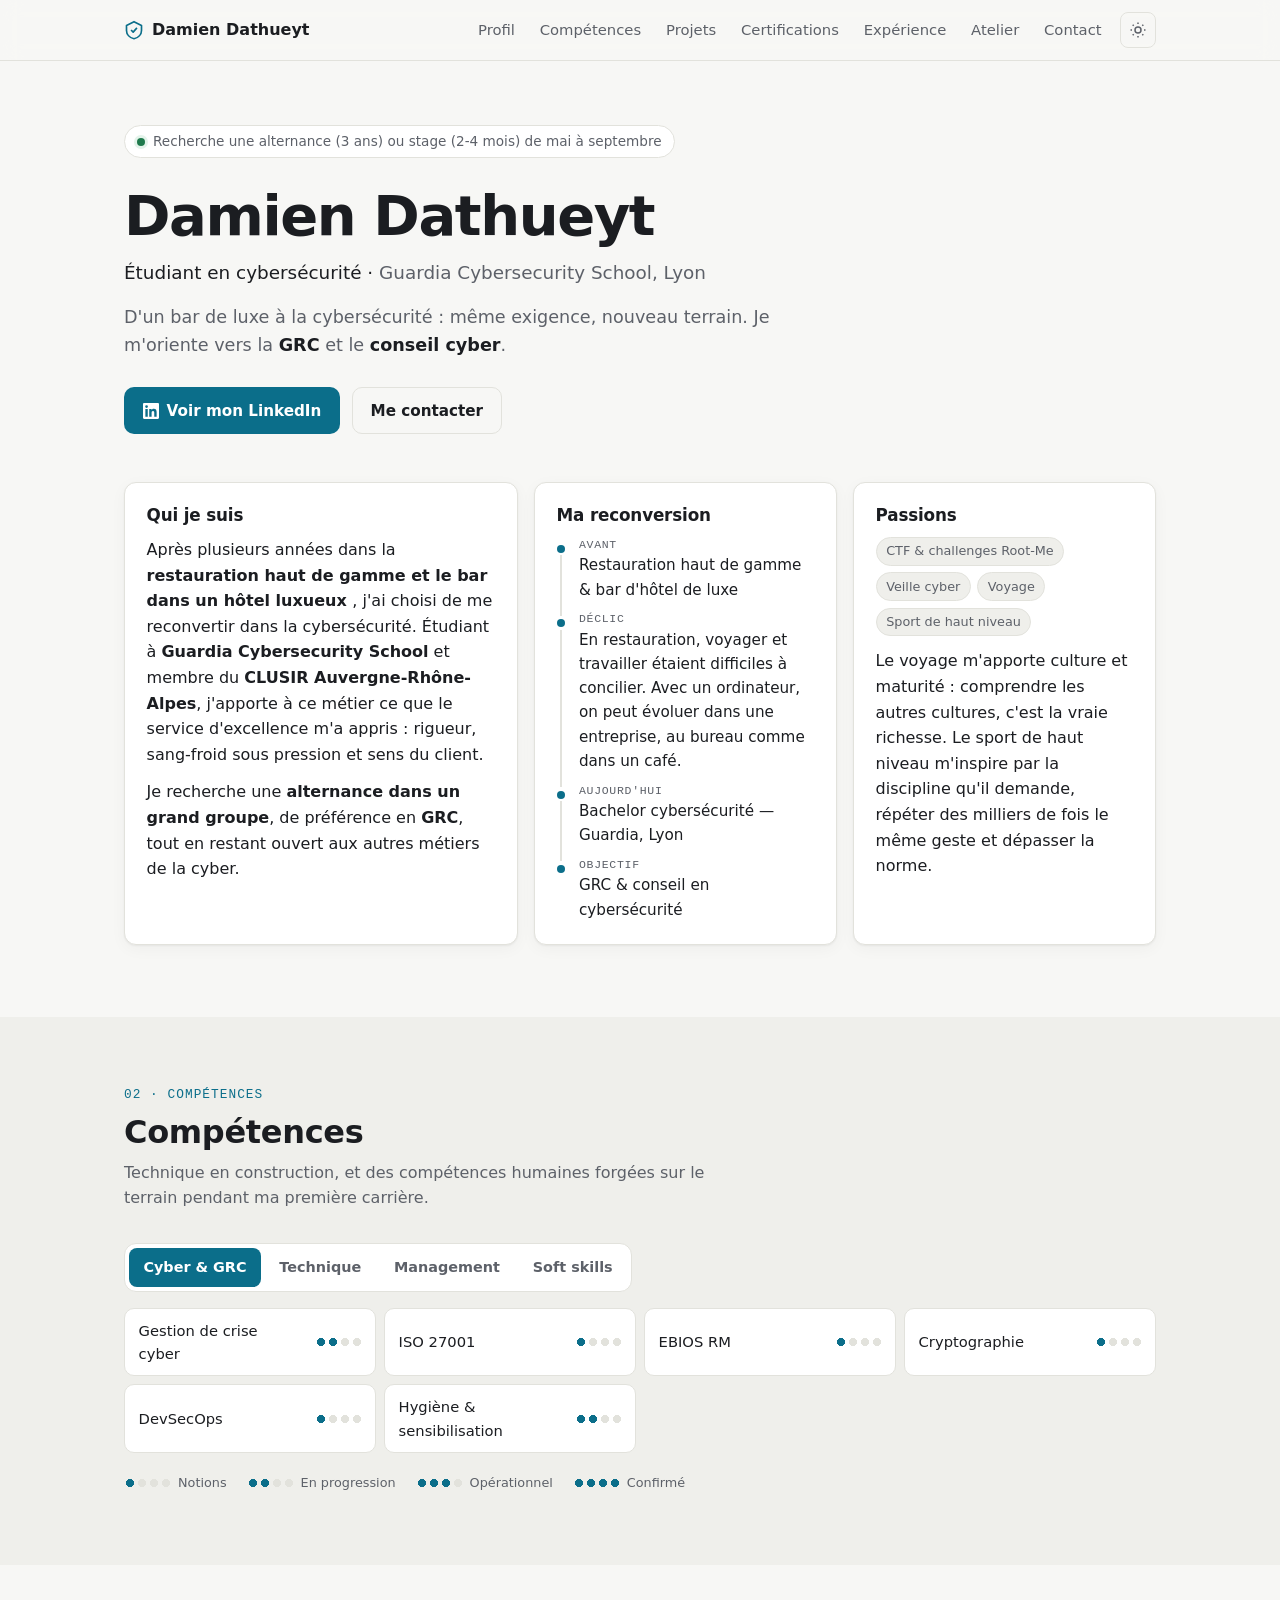
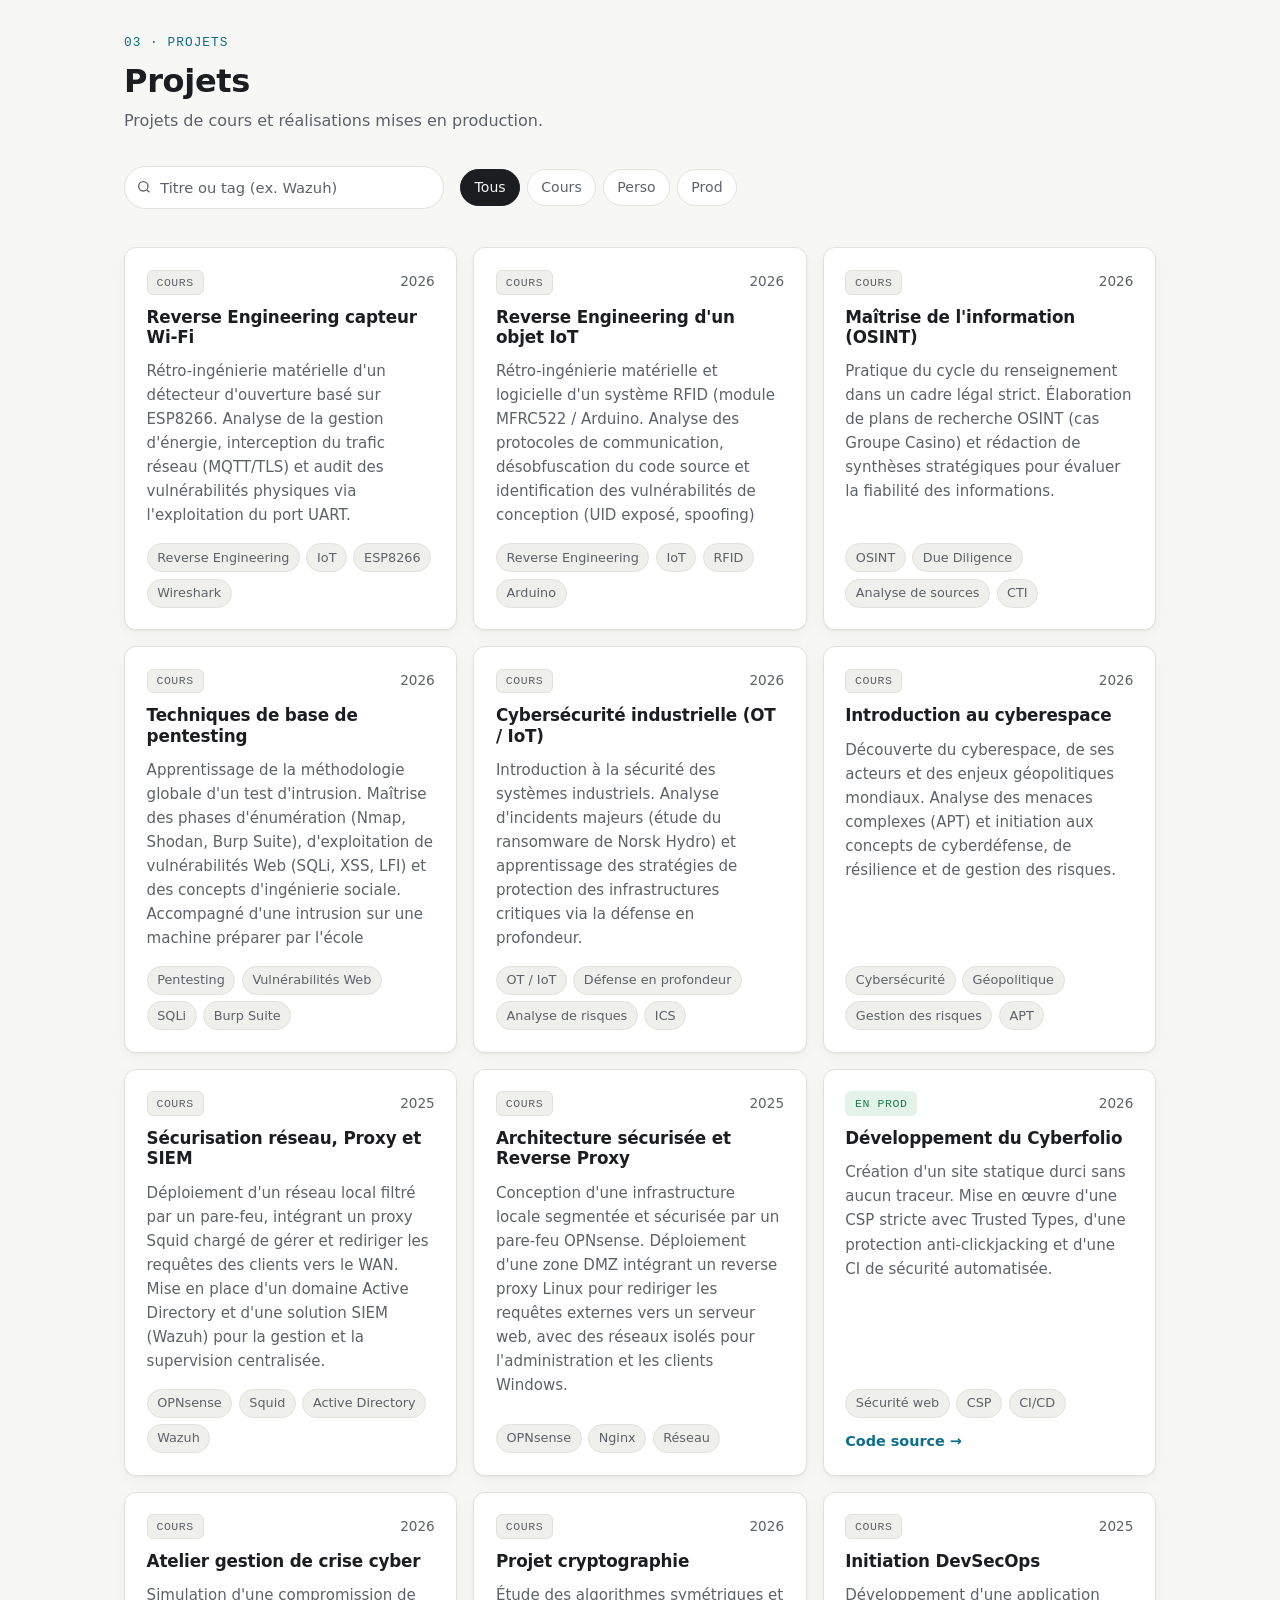
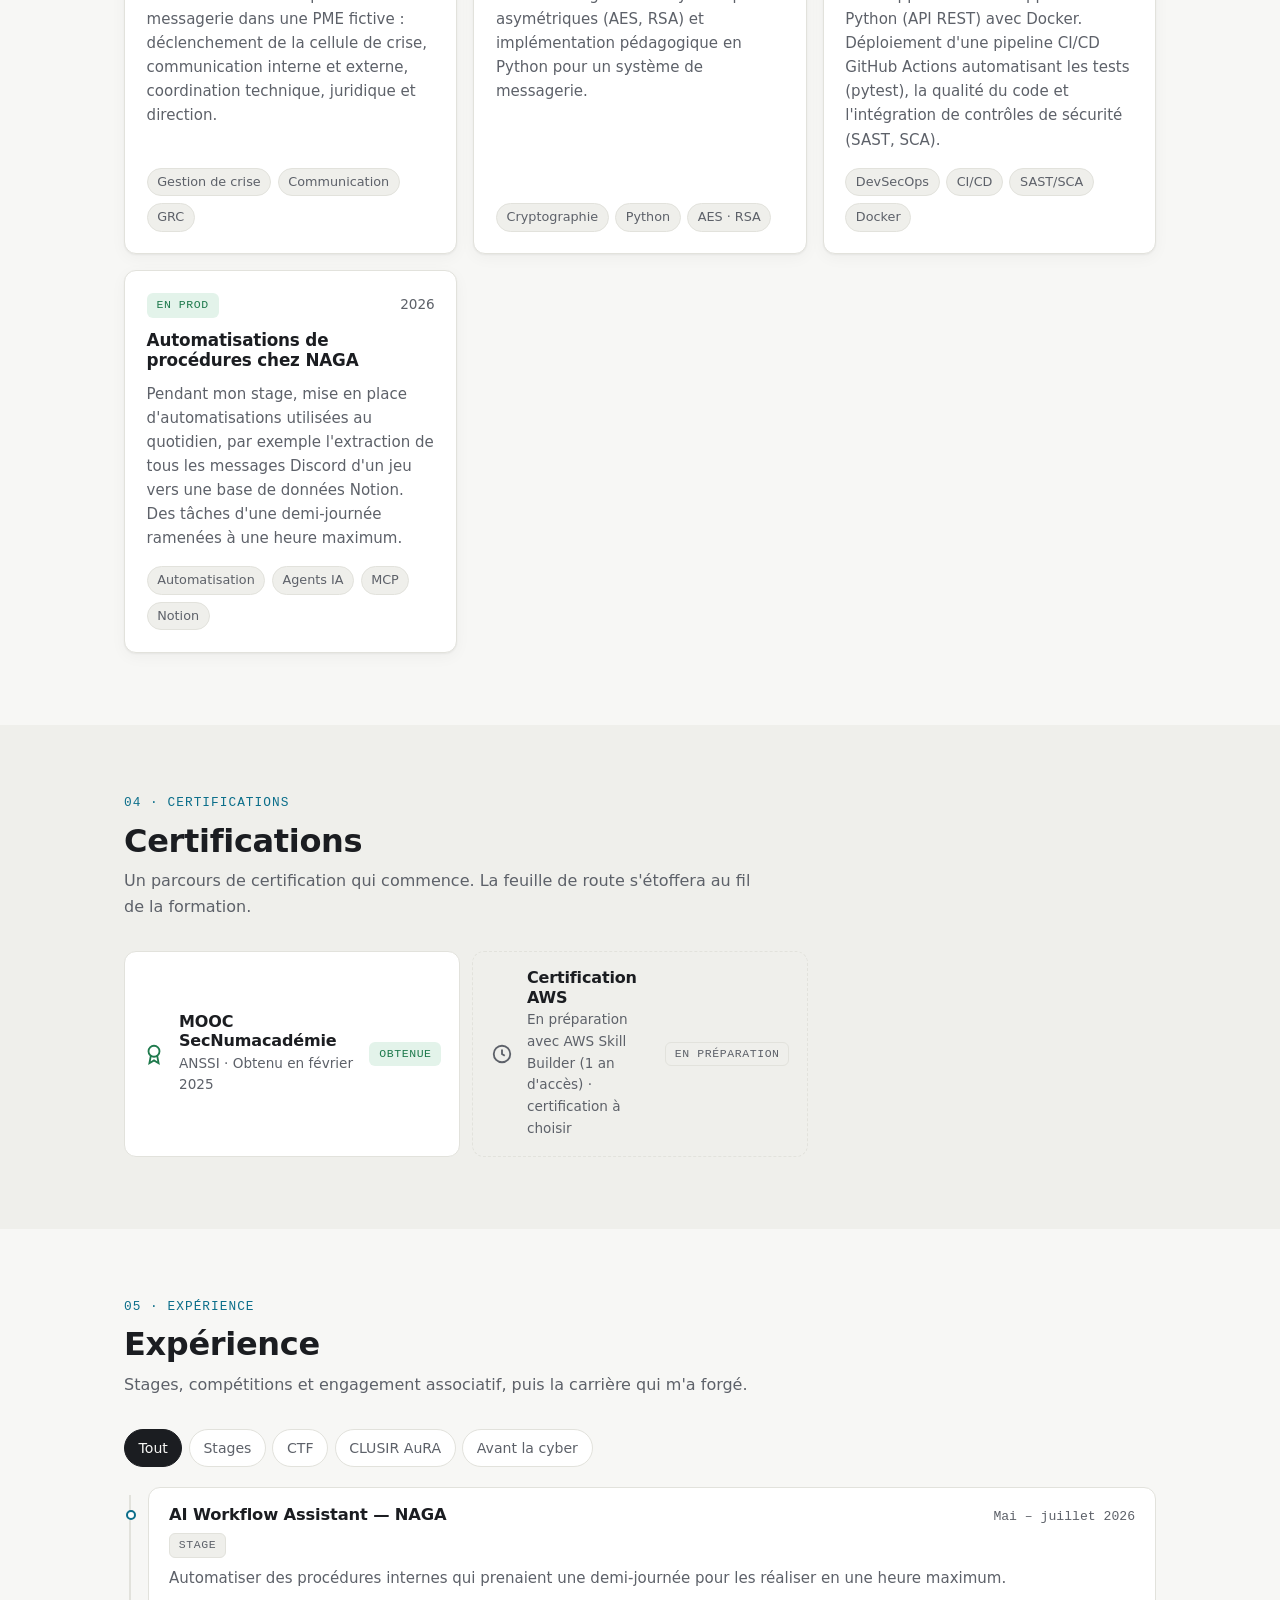
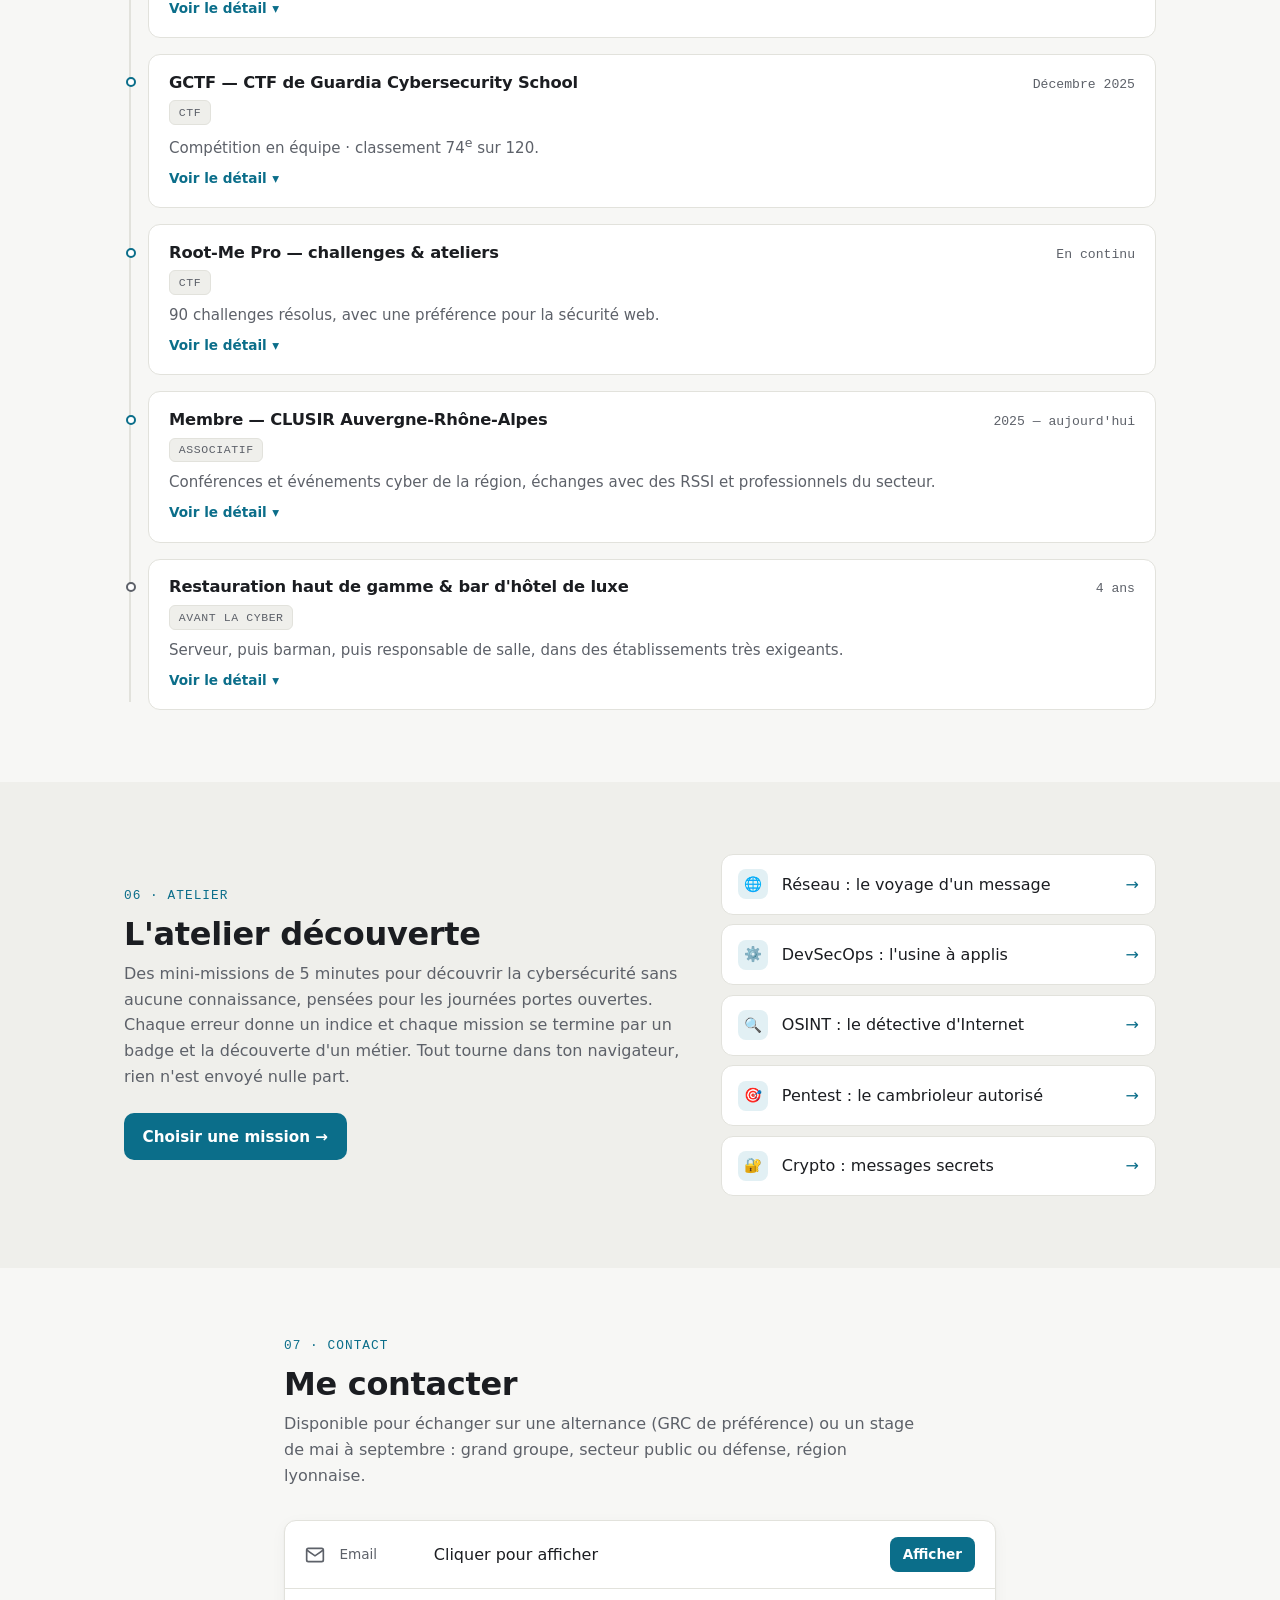
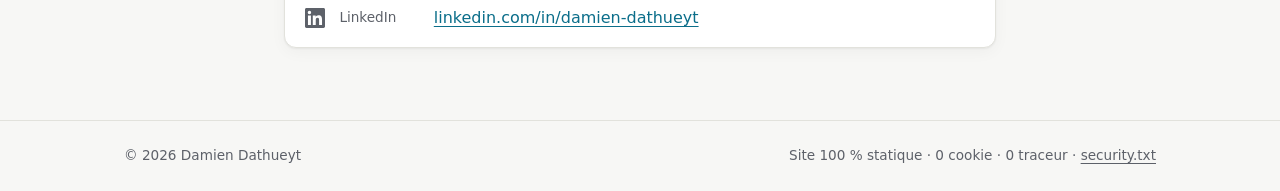
==== commit dbe34829: "fix: restauration des projets et de la recherche + modifs de texte" ====
--- a/index.html
+++ b/index.html
@@ -225,14 +225,58 @@
             <h2 id="projects-title" class="section-title">Projets</h2>
             <p class="section-intro">Projets de cours et réalisations mises en production.</p>
 
-            <div class="filters" data-filter="projects" role="group" aria-label="Filtrer les projets">
-                <button type="button" data-value="all" aria-pressed="true">Tous</button>
-                <button type="button" data-value="cours" aria-pressed="false">Cours</button>
-                <button type="button" data-value="prod" aria-pressed="false">En prod</button>
-            </div>
+            <div class="project-tools">
+                <div class="search">
+                    <svg class="search-icon" width="16" height="16" viewBox="0 0 24 24" fill="none" stroke="currentColor" stroke-width="2" aria-hidden="true"><circle cx="11" cy="11" r="7"/><path d="m20 20-3.5-3.5"/></svg>
+                    <label for="project-search" class="sr-only">Rechercher un projet par titre ou par tag</label>
+                    <input id="project-search" type="search" placeholder="Titre ou tag (ex. Wazuh)" autocomplete="off" spellcheck="false" maxlength="60">
+                </div>
+                <div class="filters" data-filter="projects" role="group" aria-label="Filtrer les projets">
+                    <button type="button" data-value="all" aria-pressed="true">Tous</button>
+                    <button type="button" data-value="cours" aria-pressed="false">Cours</button>
+                    <button type="button" data-value="perso" aria-pressed="false">Perso</button>
+                    <button type="button" data-value="prod" aria-pressed="false">Prod</button>
+                </div>
+            </div>
+            <p class="search-status" id="project-status" aria-live="polite"></p>
 
             <div class="grid-3" id="projects">
                 <!-- NOUVEAU PROJET : ne pas supprimer ce repère (utilisé par tools/nouveau-projet.sh) -->
+                <article class="card project" data-type="cours">
+                    <div class="card-meta"><span class="badge">Cours</span><span>2026</span></div>
+                    <h3 class="card-title">Reverse Engineering capteur Wi-Fi</h3>
+                    <p>Rétro-ingénierie matérielle d'un détecteur d'ouverture basé sur ESP8266. Analyse de la gestion d'énergie, interception du trafic réseau (MQTT/TLS) et audit des vulnérabilités physiques via l'exploitation du port UART.</p>
+                    <ul class="tags"><li>Reverse Engineering</li><li>IoT</li><li>ESP8266</li><li>Wireshark</li></ul>
+                </article>
+
+                <article class="card project" data-type="cours">
+                    <div class="card-meta"><span class="badge">Cours</span><span>2026</span></div>
+                    <h3 class="card-title">Reverse Engineering d'un objet IoT</h3>
+                    <p>Rétro-ingénierie matérielle et logicielle d'un système RFID (module MFRC522 / Arduino. Analyse des protocoles de communication, désobfuscation du code source et identification des vulnérabilités de conception (UID exposé, spoofing)</p>
+                    <ul class="tags"><li>Reverse Engineering</li><li>IoT</li><li>RFID</li><li>Arduino</li></ul>
+                </article>
+
+                <article class="card project" data-type="cours">
+                    <div class="card-meta"><span class="badge">Cours</span><span>2026</span></div>
+                    <h3 class="card-title">Maîtrise de l'information (OSINT)</h3>
+                    <p>Pratique du cycle du renseignement dans un cadre légal strict. Élaboration de plans de recherche OSINT (cas Groupe Casino) et rédaction de synthèses stratégiques pour évaluer la fiabilité des informations.</p>
+                    <ul class="tags"><li>OSINT</li><li>Due Diligence</li><li>Analyse de sources</li><li>CTI</li></ul>
+                </article>
+
+                <article class="card project" data-type="cours">
+                    <div class="card-meta"><span class="badge">Cours</span><span>2026</span></div>
+                    <h3 class="card-title">Techniques de base de pentesting</h3>
+                    <p>Apprentissage de la méthodologie globale d'un test d'intrusion. Maîtrise des phases d'énumération (Nmap, Shodan, Burp Suite), d'exploitation de vulnérabilités Web (SQLi, XSS, LFI) et des concepts d'ingénierie sociale. Accompagné d'une intrusion sur une machine préparer par l'école</p>
+                    <ul class="tags"><li>Pentesting</li><li>Vulnérabilités Web</li><li>SQLi</li><li>Burp Suite</li></ul>
+                </article>
+
+                <article class="card project" data-type="cours">
+                    <div class="card-meta"><span class="badge">Cours</span><span>2026</span></div>
+                    <h3 class="card-title">Cybersécurité industrielle (OT / IoT)</h3>
+                    <p>Introduction à la sécurité des systèmes industriels. Analyse d'incidents majeurs (étude du ransomware de Norsk Hydro) et apprentissage des stratégies de protection des infrastructures critiques via la défense en profondeur.</p>
+                    <ul class="tags"><li>OT / IoT</li><li>Défense en profondeur</li><li>Analyse de risques</li><li>ICS</li></ul>
+                </article>
+
                 <article class="card project" data-type="cours">
                     <div class="card-meta"><span class="badge">Cours</span><span>2026</span></div>
                     <h3 class="card-title">Introduction au cyberespace</h3>
@@ -289,6 +333,10 @@
                     <p>Pendant mon stage, mise en place d'automatisations utilisées au quotidien, par exemple l'extraction de tous les messages Discord d'un jeu vers une base de données Notion. Des tâches d'une demi-journée ramenées à une heure maximum.</p>
                     <ul class="tags"><li>Automatisation</li><li>Agents IA</li><li>MCP</li><li>Notion</li></ul>
                 </article>
+            </div>
+            <div class="search-empty" id="project-empty" hidden>
+                <p>Aucun projet ne correspond à ta recherche.</p>
+                <button class="btn btn-small btn-ghost" type="button" id="project-clear">Tout afficher</button>
             </div>
         </div>
     </section>
@@ -507,11 +555,6 @@
                     <span class="contact-label">LinkedIn</span>
                     <a class="contact-value" href="https://www.linkedin.com/in/damien-dathueyt" target="_blank" rel="noopener noreferrer">linkedin.com/in/damien-dathueyt</a>
                 </div>
-                <div class="contact-row">
-                    <svg width="20" height="20" viewBox="0 0 24 24" fill="currentColor" aria-hidden="true"><path d="M12 .3a12 12 0 0 0-3.8 23.4c.6.1.8-.3.8-.6v-2.2c-3.3.7-4-1.4-4-1.4-.6-1.4-1.4-1.8-1.4-1.8-1-.7.1-.7.1-.7 1.2.1 1.8 1.2 1.8 1.2 1 1.8 2.8 1.3 3.5 1 .1-.8.4-1.3.7-1.6-2.7-.3-5.5-1.3-5.5-5.9 0-1.3.5-2.4 1.2-3.2-.1-.3-.5-1.5.1-3.2 0 0 1-.3 3.3 1.2a11.5 11.5 0 0 1 6 0C17.3 4.7 18.3 5 18.3 5c.7 1.7.3 2.9.1 3.2.8.8 1.2 1.9 1.2 3.2 0 4.6-2.8 5.6-5.5 5.9.4.4.8 1.1.8 2.2v3.3c0 .3.2.7.8.6A12 12 0 0 0 12 .3"/></svg>
-                    <span class="contact-label">GitHub</span>
-                    <a class="contact-value" href="https://github.com/Zyphang" target="_blank" rel="noopener noreferrer">github.com/Zyphang</a>
-                </div>
             </div>
         </div>
     </section>
--- a/assets/css/styles.css
+++ b/assets/css/styles.css
@@ -444,9 +444,9 @@
 .project .tags + .card-link { margin-top: 0; }
 
 /* ── Projets : barre de recherche ─────────────────────────────────── */
-.project-tools { display: flex; flex-wrap: wrap; align-items: center; justify-content: space-between; gap: .75rem 1rem; margin-bottom: .5rem; }
+.project-tools { display: flex; flex-wrap: wrap; align-items: center; justify-content: flex-start; gap: .75rem 1rem; margin-bottom: .5rem; }
 .project-tools .filters { margin-bottom: 0; }
-.search { position: relative; flex: 1 1 260px; max-width: 360px; }
+.search { position: relative; flex: 0 1 320px; min-width: 220px; }
 .search-icon { position: absolute; left: .75rem; top: 50%; transform: translateY(-50%); color: var(--text-muted); pointer-events: none; }
 .search input {
     width: 100%; padding: .55rem .9rem .55rem 2.2rem; border-radius: 999px;
@@ -461,4 +461,4 @@
 .project .tags li[role="button"] { cursor: pointer; transition: border-color .15s, color .15s; }
 .project .tags li[role="button"]:hover { border-color: var(--accent); color: var(--text); }
 .project .tags li.is-active { background: var(--accent); border-color: var(--accent); color: var(--on-accent); }
-@media (max-width: 640px) { .search { max-width: none; } }
+@media (max-width: 640px) { .search { flex: 1 1 100%; } }
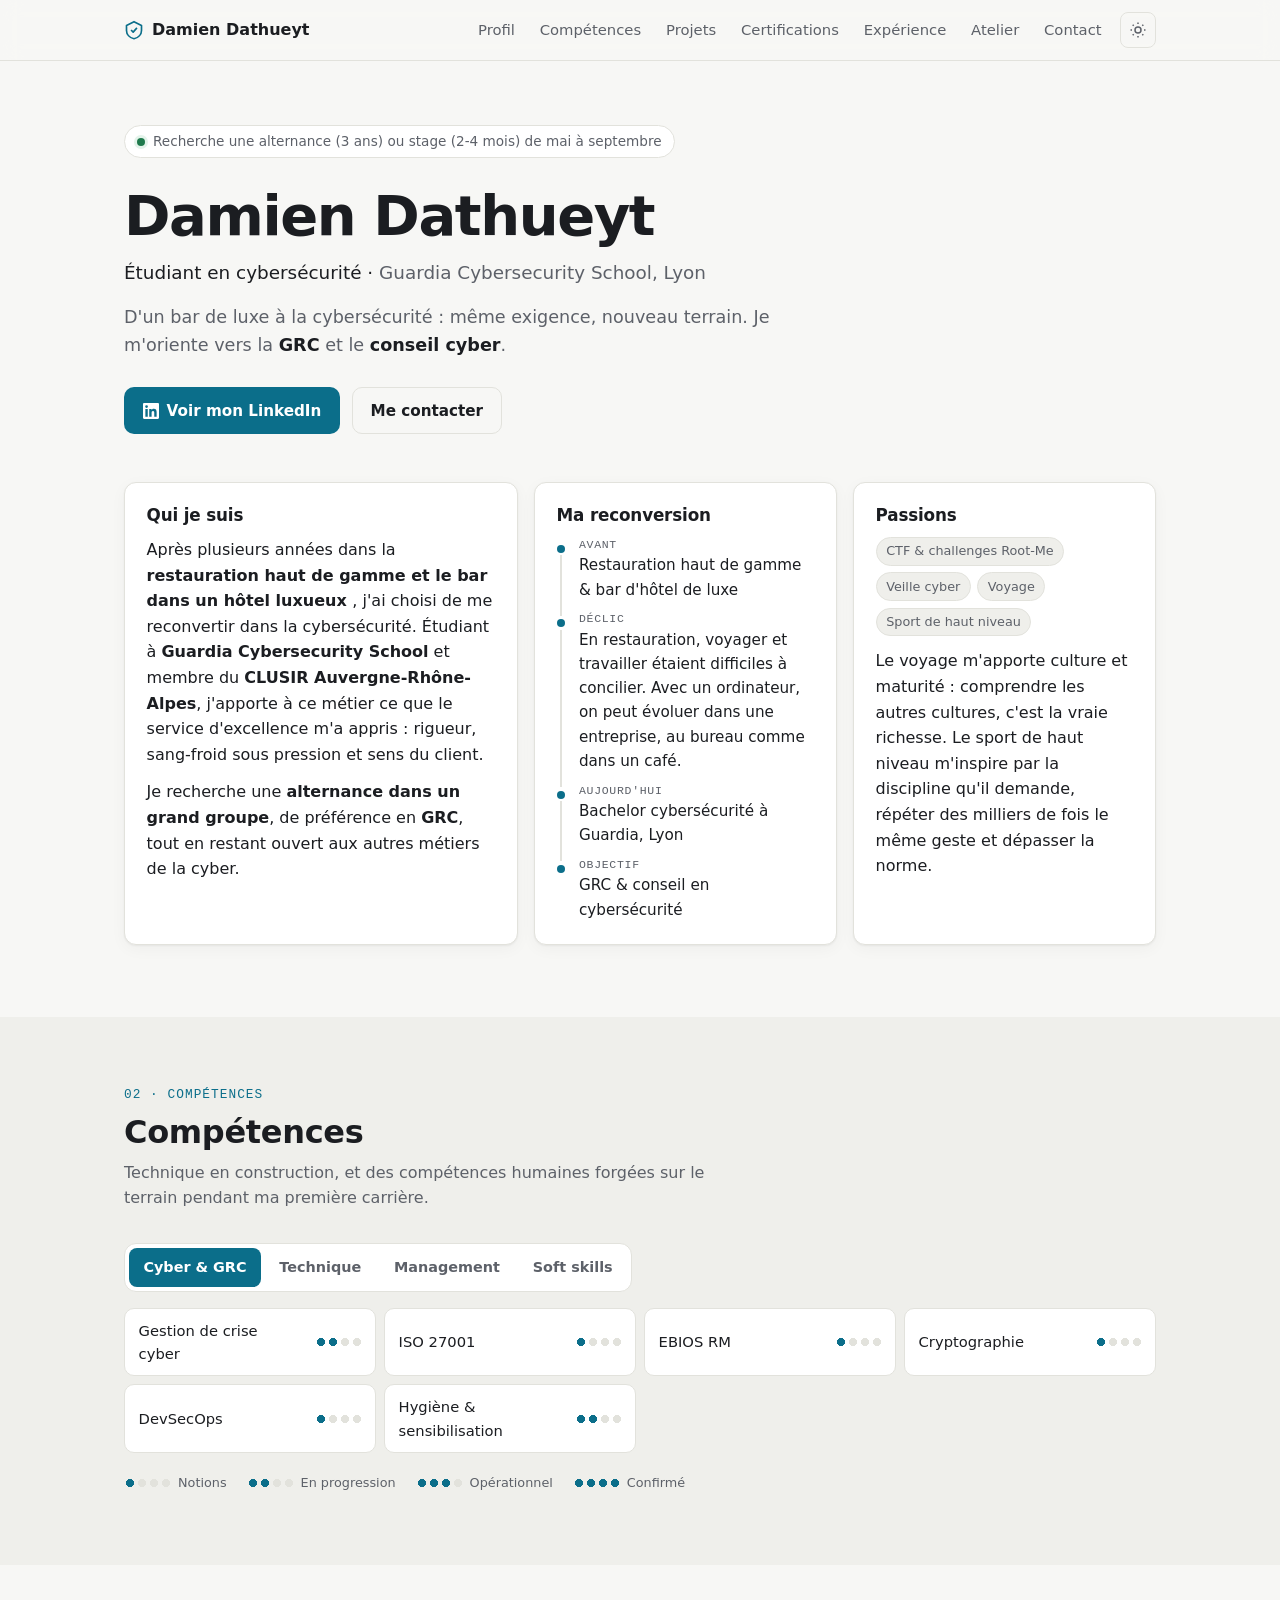
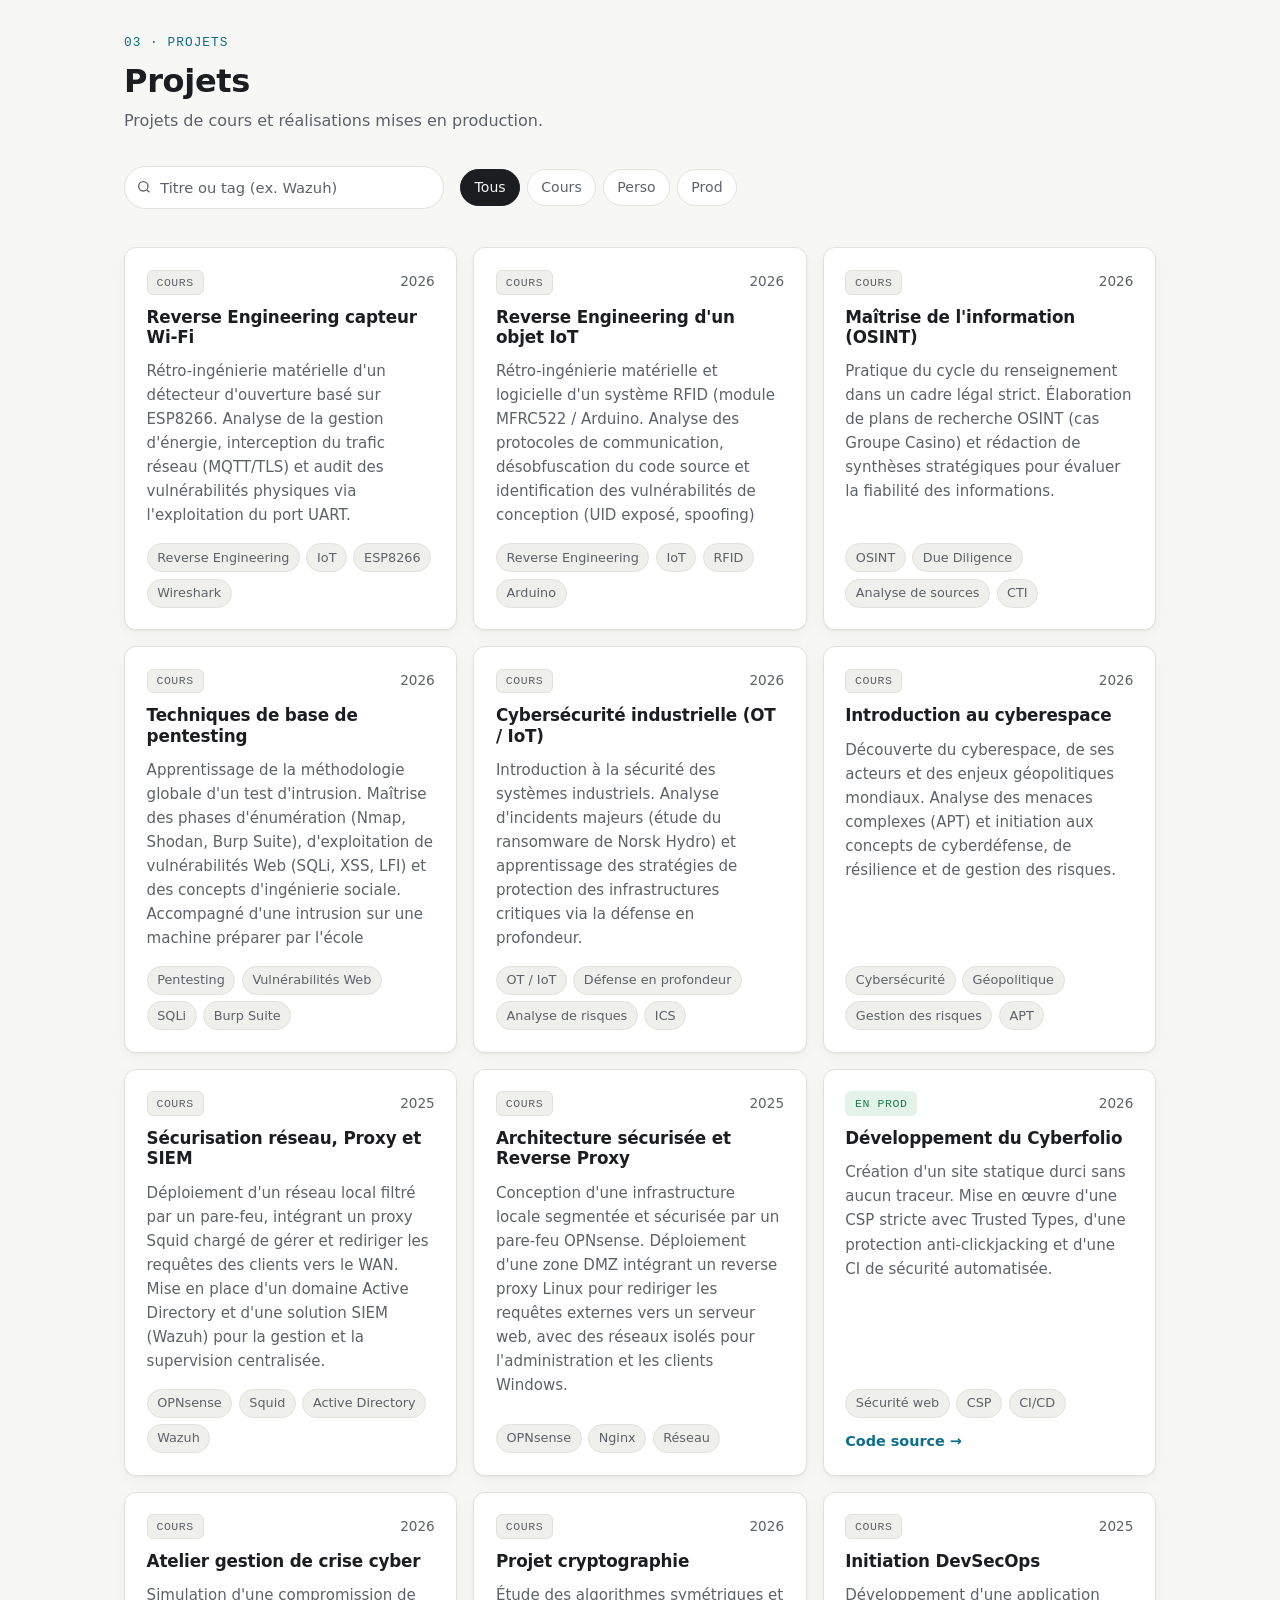
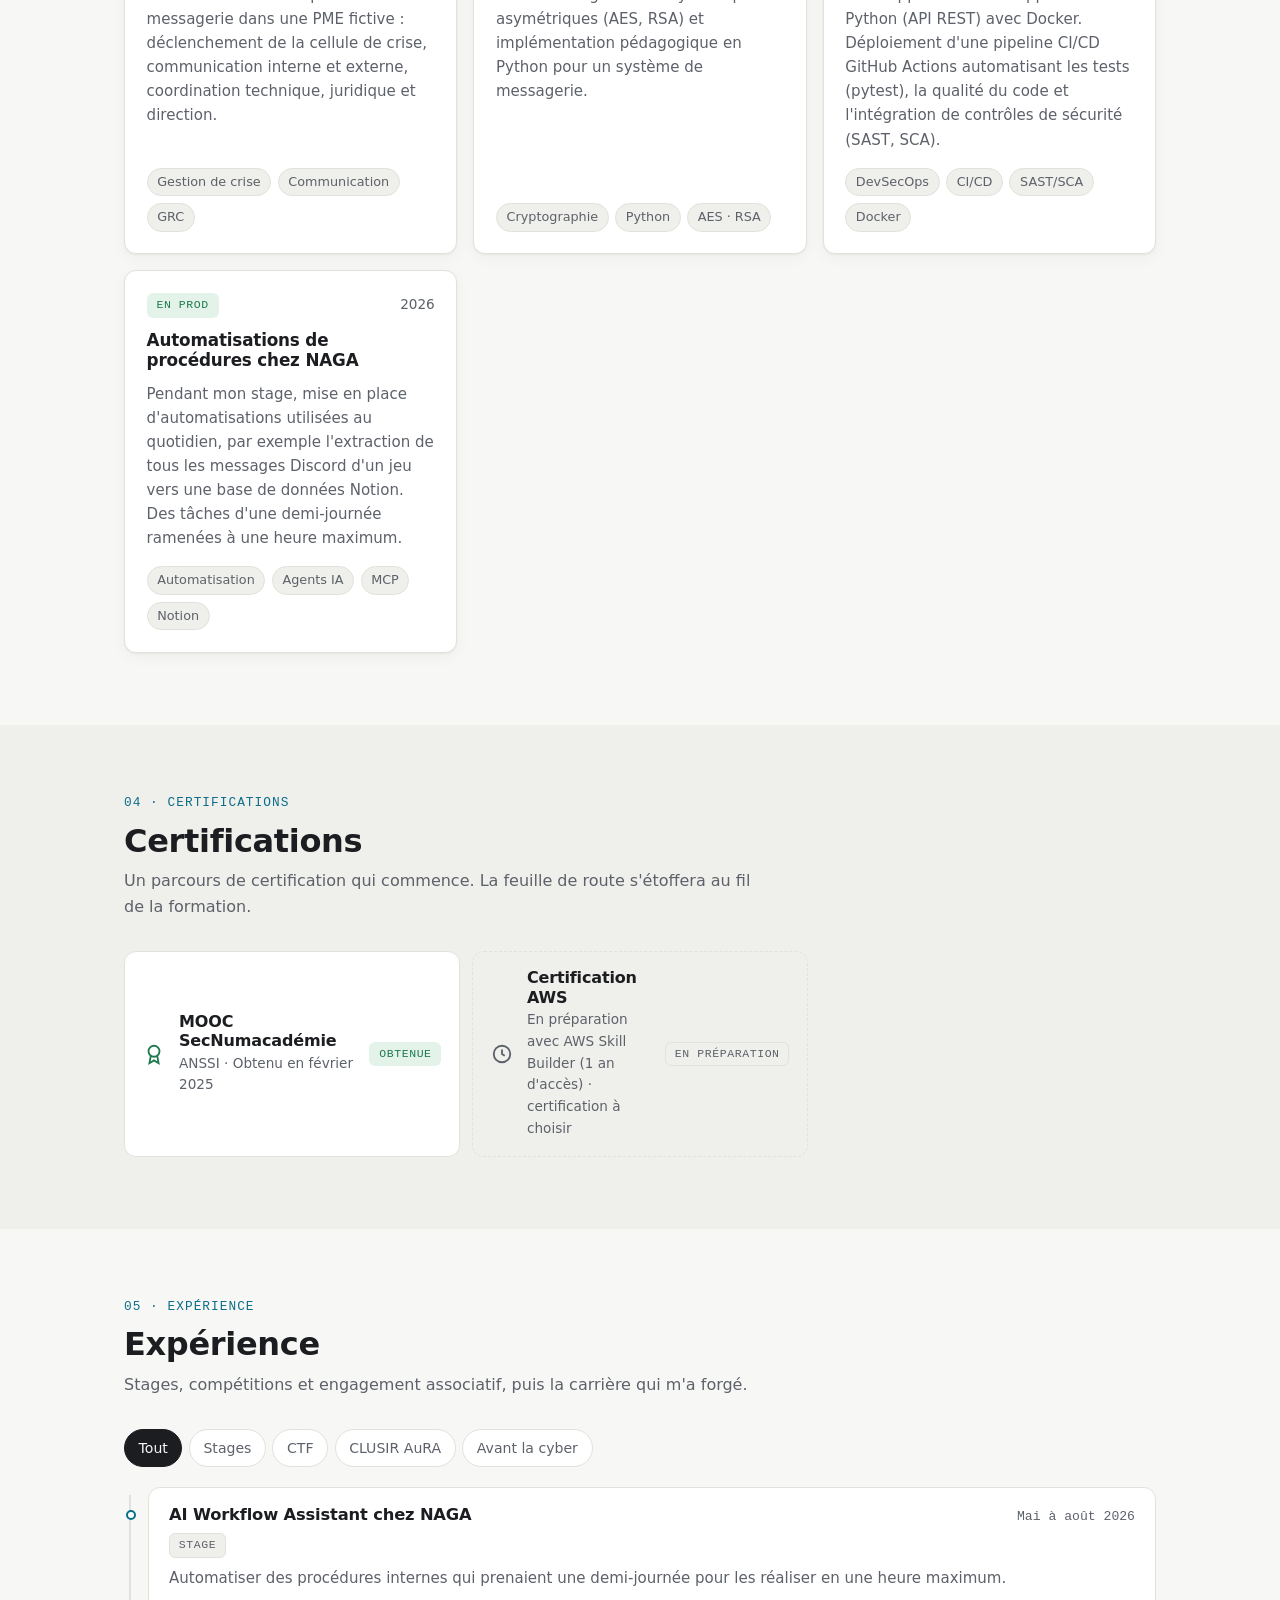
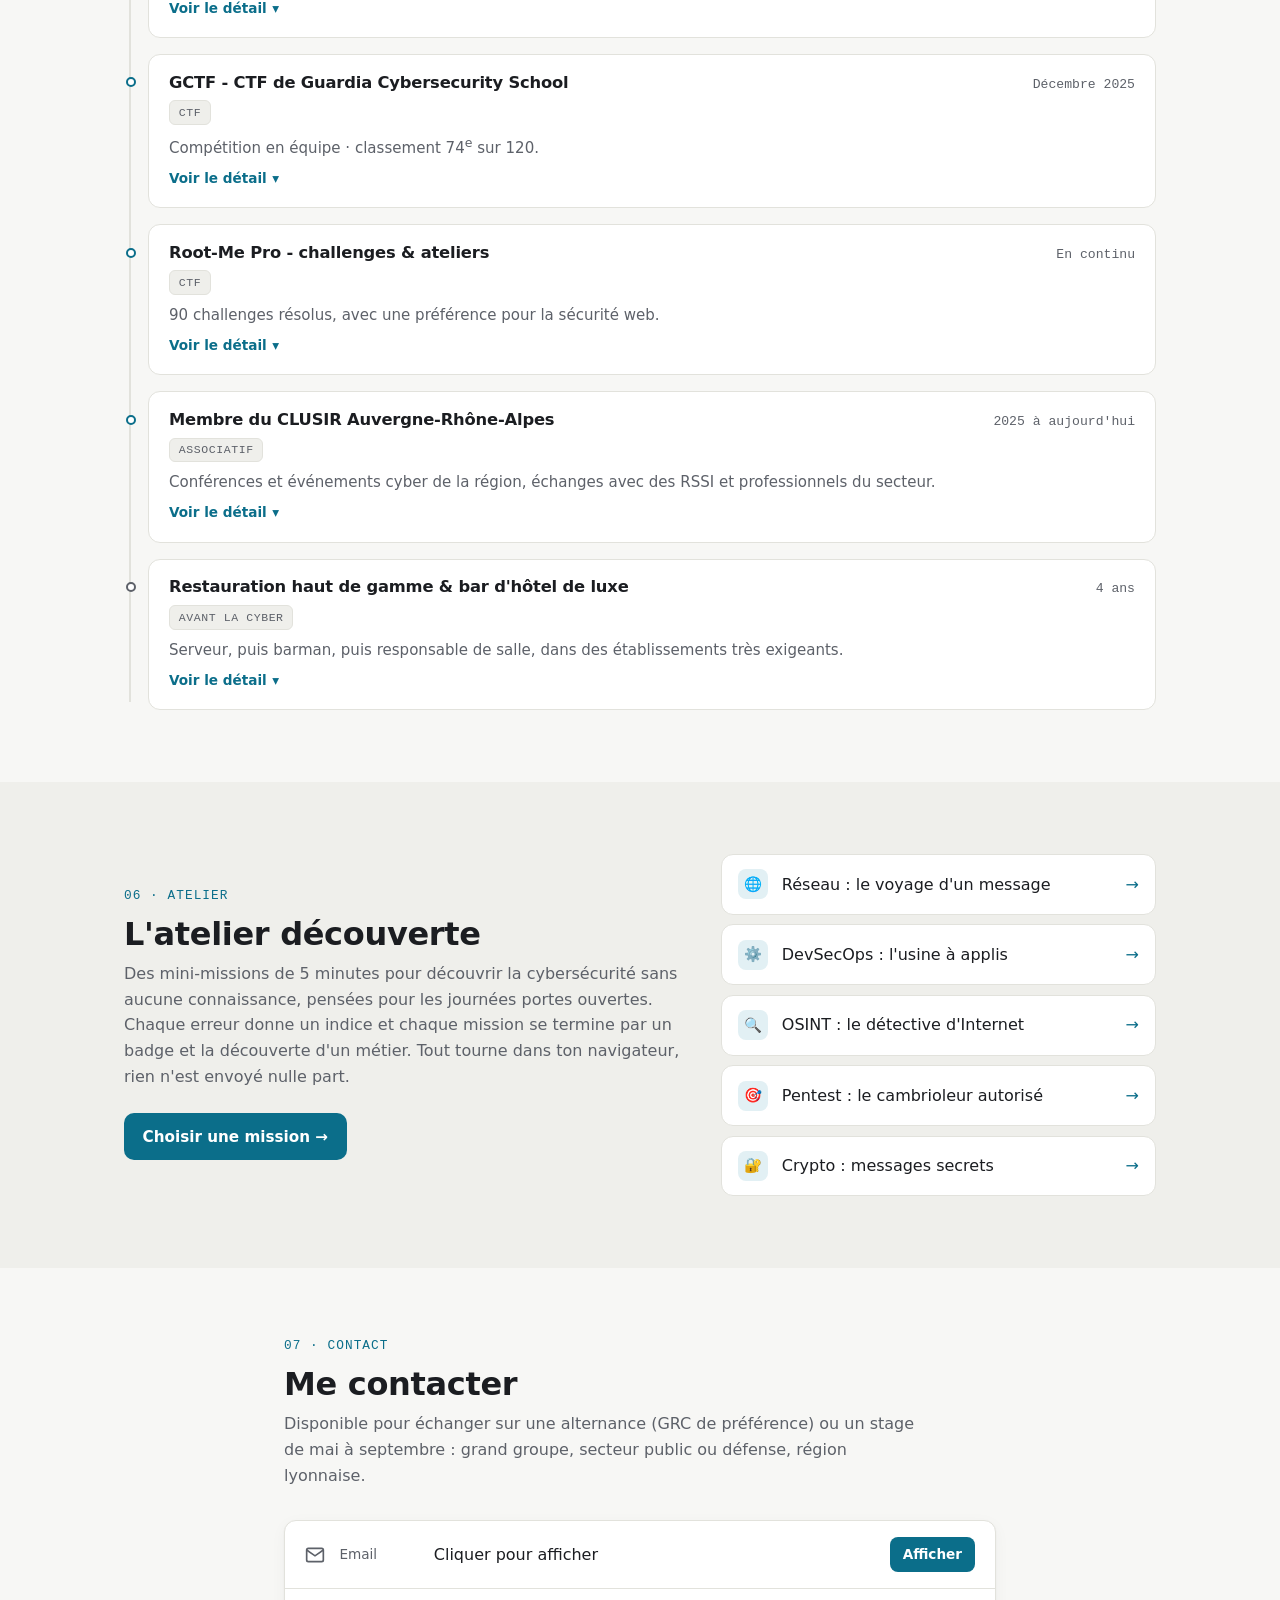
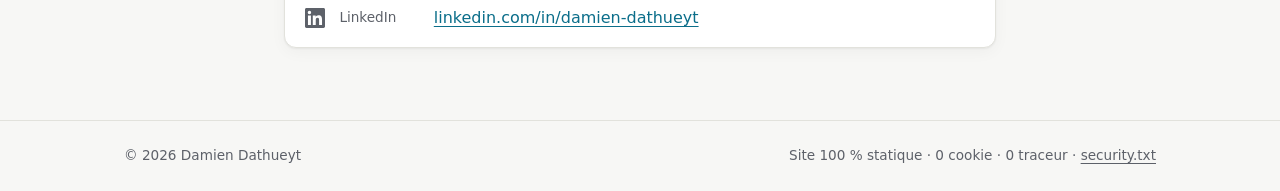
==== commit 203f90f5: "doc: Modif — en texte" ====
--- a/index.html
+++ b/index.html
@@ -3,7 +3,7 @@
 <head>
     <meta charset="UTF-8">
     <!--
-        SÉCURITÉ — Content Security Policy (en <meta>, car GitHub Pages ne permet
+        SÉCURITÉ - Content Security Policy (en <meta>, car GitHub Pages ne permet
         pas d'envoyer d'en-têtes HTTP personnalisés). Elle DOIT rester la première
         balise après le charset, avant toute ressource.
         - default-src 'none'           : tout est interdit, on ouvre au cas par cas
@@ -21,13 +21,13 @@
     <meta name="referrer" content="no-referrer">
     <meta name="viewport" content="width=device-width, initial-scale=1">
 
-    <title>Damien Dathueyt — Cyberfolio</title>
+    <title>Damien Dathueyt - Cyberfolio</title>
     <meta name="description" content="Cyberfolio de Damien Dathueyt (Zyphang) : étudiant en cybersécurité à Guardia Cybersecurity School, en reconversion, orienté GRC et conseil cyber. Lyon.">
     <meta name="author" content="Damien Dathueyt">
     <link rel="canonical" href="https://zyphang.github.io/">
 
     <meta property="og:type" content="website">
-    <meta property="og:title" content="Damien Dathueyt — Cyberfolio">
+    <meta property="og:title" content="Damien Dathueyt - Cyberfolio">
     <meta property="og:description" content="Étudiant en cybersécurité à Guardia, en reconversion, orienté GRC et conseil cyber. Lyon.">
     <meta property="og:url" content="https://zyphang.github.io/">
     <meta property="og:locale" content="fr_FR">
@@ -117,7 +117,7 @@
                     <ol class="path">
                         <li><span class="path-step">Avant</span>Restauration haut de gamme &amp; bar d'hôtel de luxe</li>
                         <li><span class="path-step">Déclic</span>En restauration, voyager et travailler étaient difficiles à concilier. Avec un ordinateur, on peut évoluer dans une entreprise, au bureau comme dans un café.</li>
-                        <li><span class="path-step">Aujourd'hui</span>Bachelor cybersécurité — Guardia, Lyon</li>
+                        <li><span class="path-step">Aujourd'hui</span>Bachelor cybersécurité à Guardia, Lyon</li>
                         <li><span class="path-step">Objectif</span>GRC &amp; conseil en cybersécurité</li>
                     </ol>
                 </article>
@@ -392,8 +392,8 @@
                     <details class="tl-details">
                         <summary>
                             <div class="tl-head">
-                                <h3 class="tl-title">AI Workflow Assistant — NAGA</h3>
-                                <span class="tl-period">Mai – juillet 2026</span>
+                                <h3 class="tl-title">AI Workflow Assistant chez NAGA</h3>
+                                <span class="tl-period">Mai à août 2026</span>
                             </div>
                             <span class="badge">Stage</span>
                             <p>Automatiser des procédures internes qui prenaient une demi-journée pour les réaliser en une heure maximum.</p>
@@ -416,7 +416,7 @@
                     <details class="tl-details">
                         <summary>
                             <div class="tl-head">
-                                <h3 class="tl-title">GCTF — CTF de Guardia Cybersecurity School</h3>
+                                <h3 class="tl-title">GCTF - CTF de Guardia Cybersecurity School</h3>
                                 <span class="tl-period">Décembre 2025</span>
                             </div>
                             <span class="badge">CTF</span>
@@ -437,7 +437,7 @@
                     <details class="tl-details">
                         <summary>
                             <div class="tl-head">
-                                <h3 class="tl-title">Root-Me Pro — challenges &amp; ateliers</h3>
+                                <h3 class="tl-title">Root-Me Pro - challenges &amp; ateliers</h3>
                                 <span class="tl-period">En continu</span>
                             </div>
                             <span class="badge">CTF</span>
@@ -459,8 +459,8 @@
                     <details class="tl-details">
                         <summary>
                             <div class="tl-head">
-                                <h3 class="tl-title">Membre — CLUSIR Auvergne-Rhône-Alpes</h3>
-                                <span class="tl-period">2025 — aujourd'hui</span>
+                                <h3 class="tl-title">Membre du CLUSIR Auvergne-Rhône-Alpes</h3>
+                                <span class="tl-period">2025 à aujourd'hui</span>
                             </div>
                             <span class="badge">Associatif</span>
                             <p>Conférences et événements cyber de la région, échanges avec des RSSI et professionnels du secteur.</p>
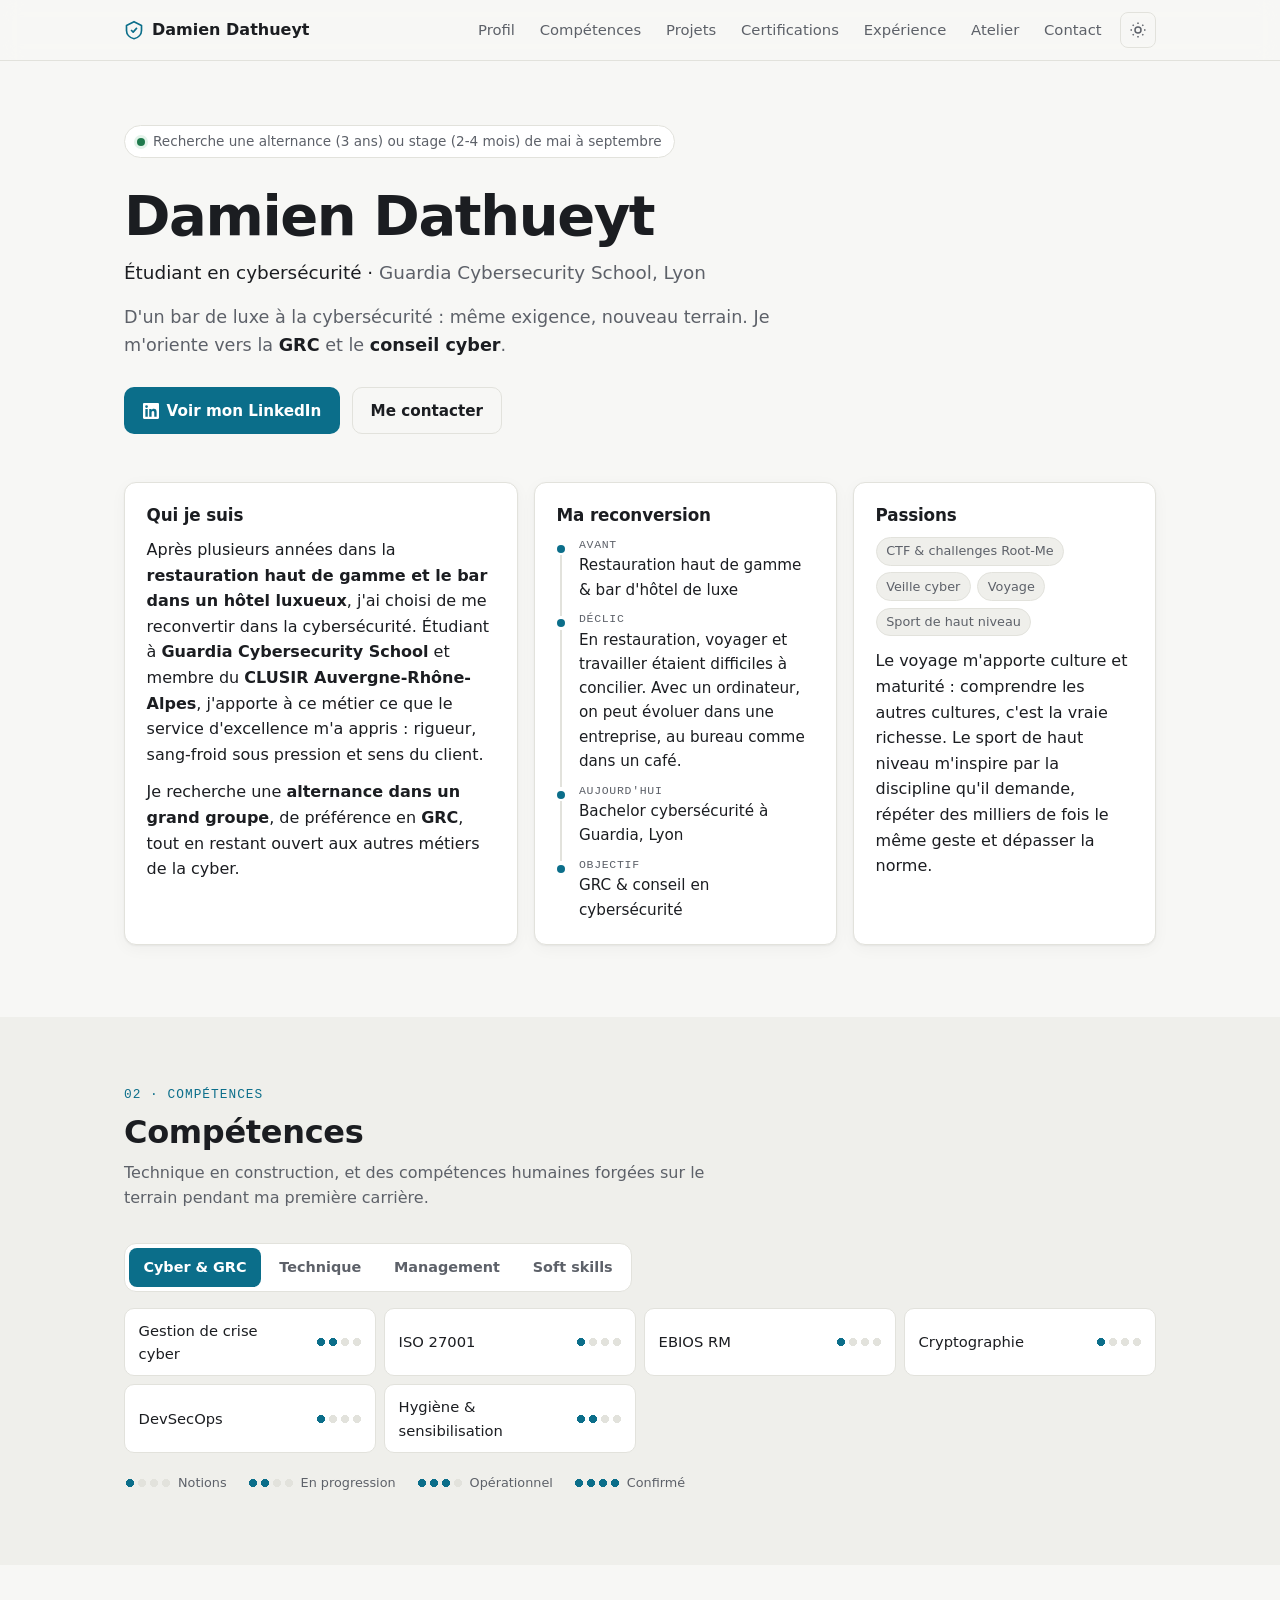
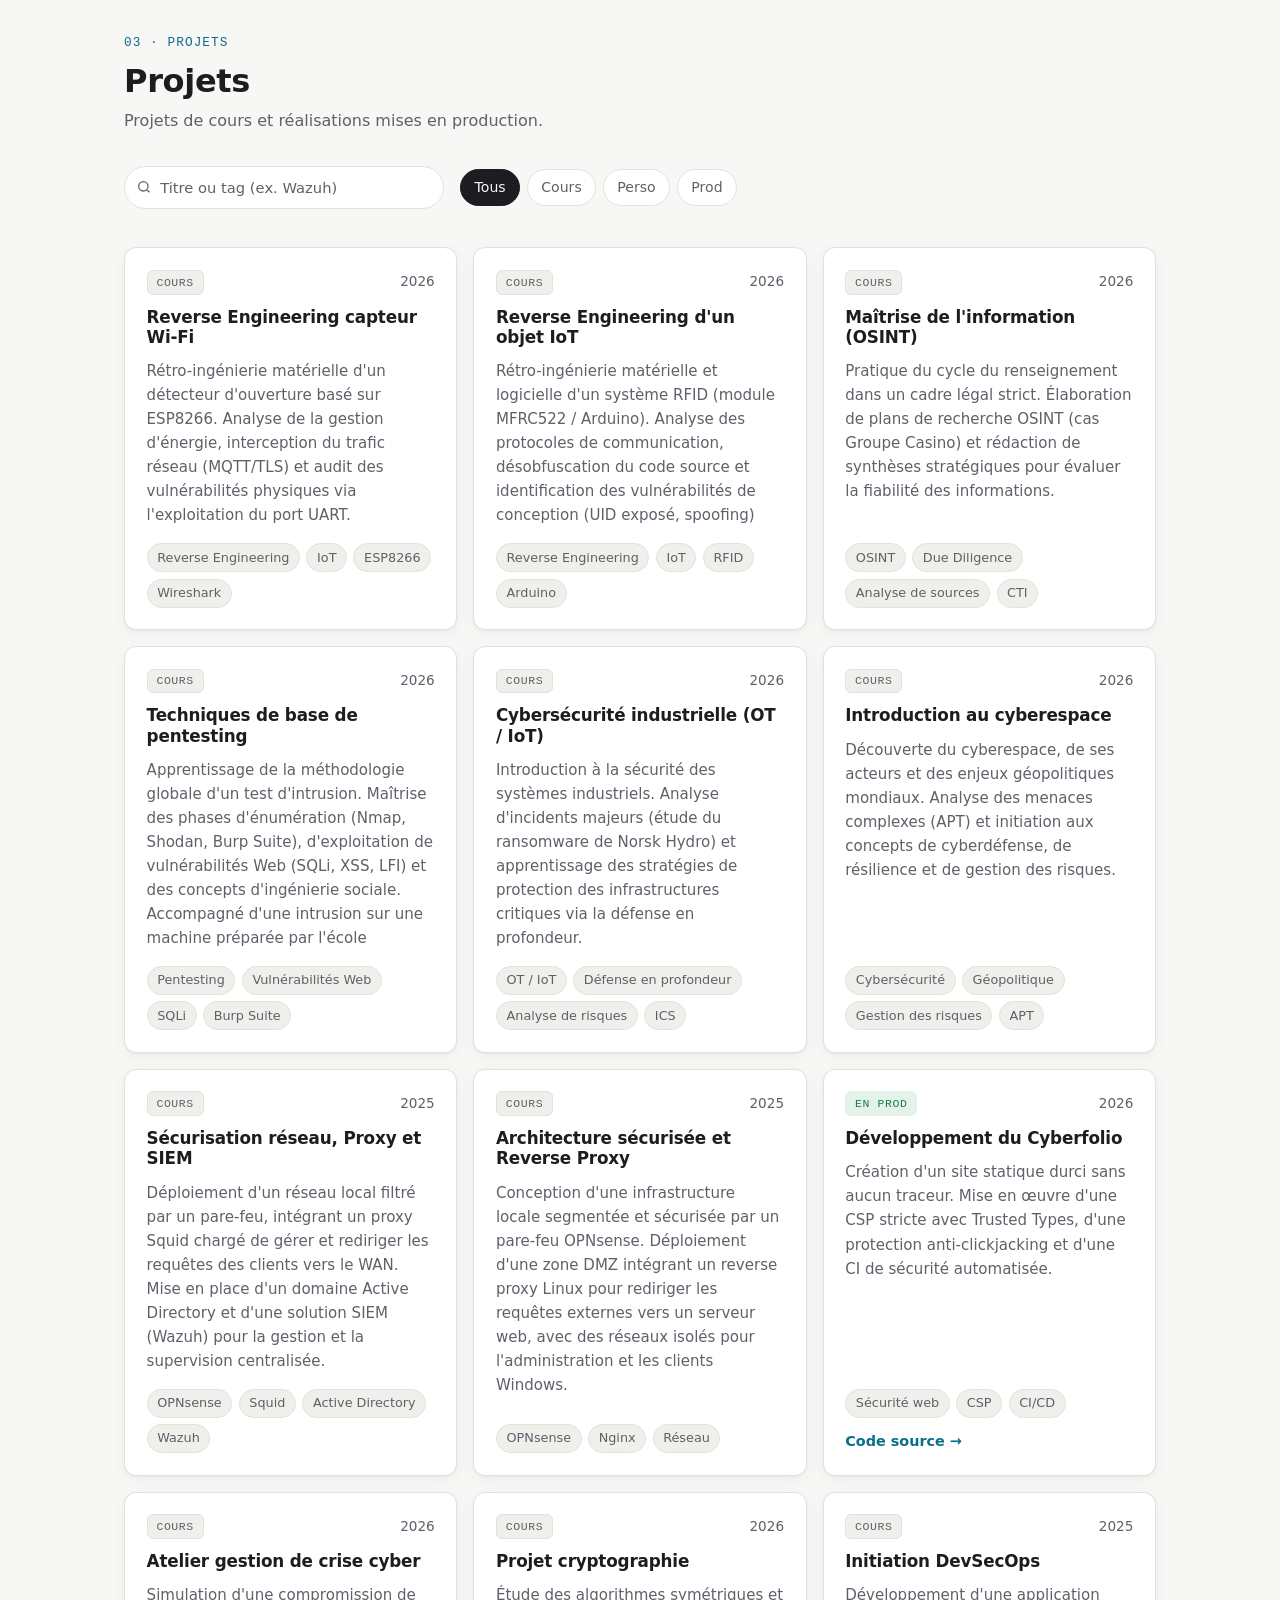
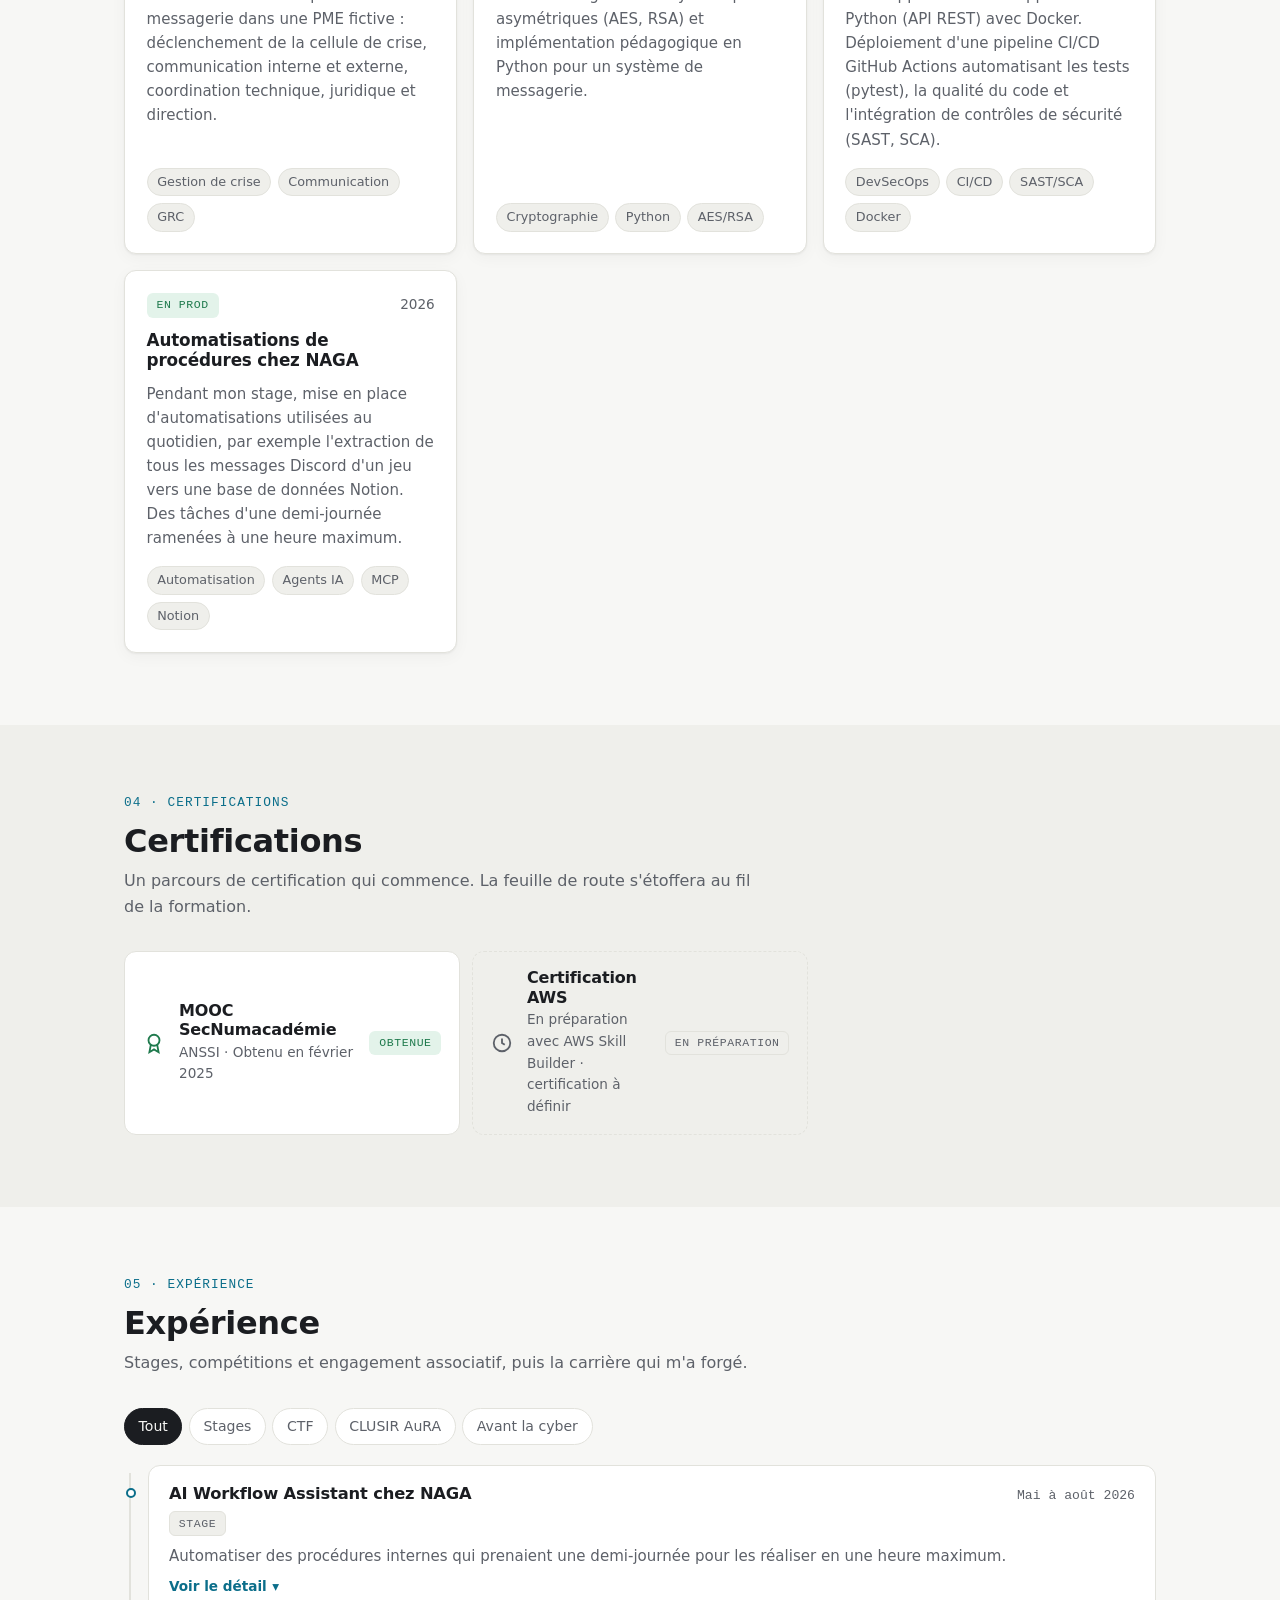
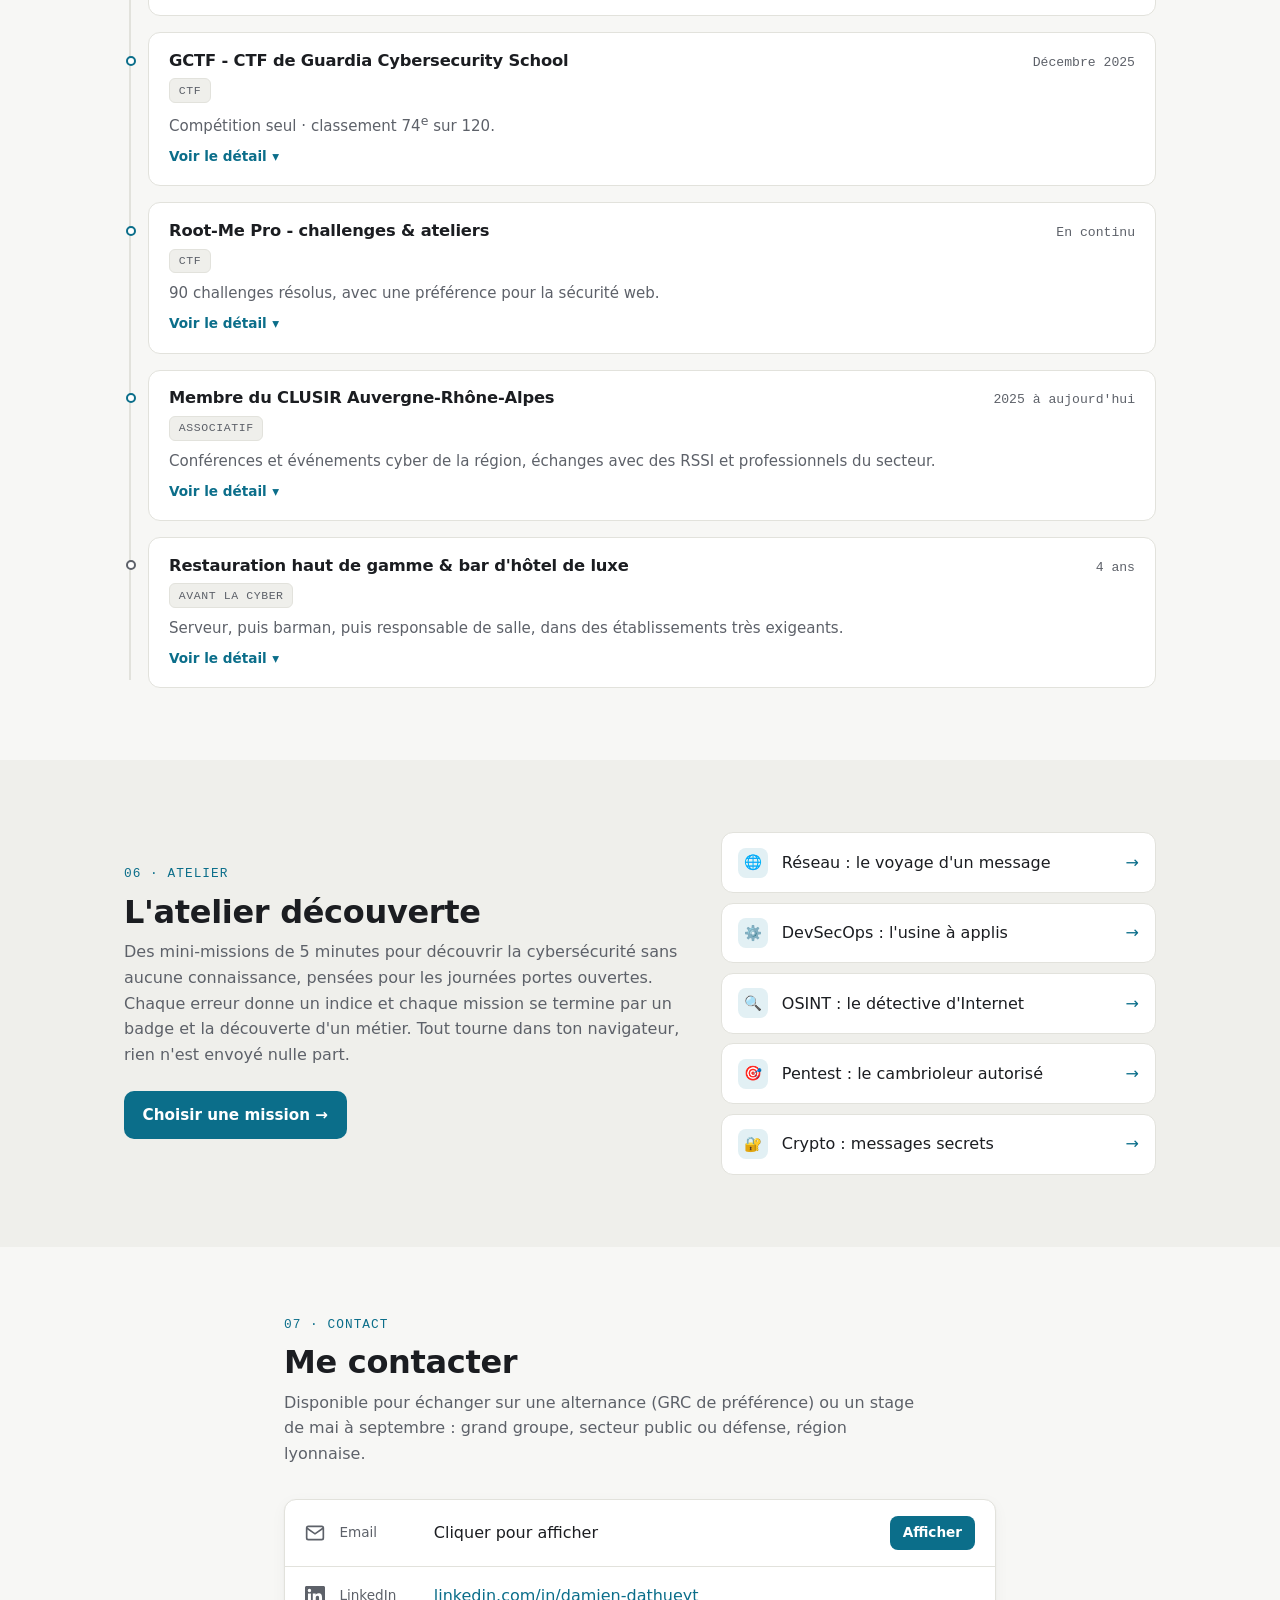
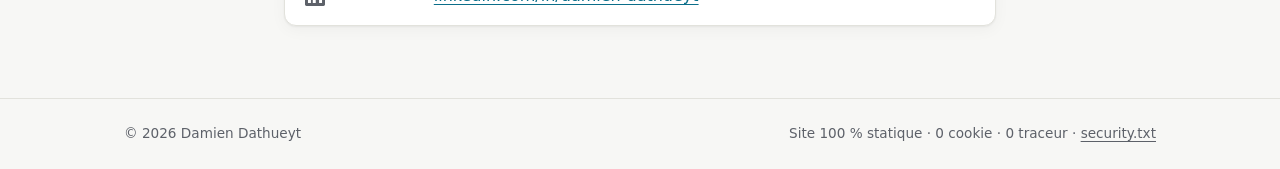
==== commit fd0140e9: "doc: Supp un espace" ====
--- a/index.html
+++ b/index.html
@@ -104,7 +104,7 @@
                 <article class="card">
                     <h2 class="card-title">Qui je suis</h2>
                     <p>
-                        Après plusieurs années dans la <strong>restauration haut de gamme et le bar dans un hôtel luxueux </strong>,
+                        Après plusieurs années dans la <strong>restauration haut de gamme et le bar dans un hôtel luxueux</strong>,
                         j'ai choisi de me reconvertir dans la cybersécurité. Étudiant à <strong>Guardia Cybersecurity School</strong>
                         et membre du <strong>CLUSIR Auvergne-Rhône-Alpes</strong>, j'apporte à ce métier ce que le service
                         d'excellence m'a appris : rigueur, sang-froid sous pression et sens du client.
@@ -252,7 +252,7 @@
                 <article class="card project" data-type="cours">
                     <div class="card-meta"><span class="badge">Cours</span><span>2026</span></div>
                     <h3 class="card-title">Reverse Engineering d'un objet IoT</h3>
-                    <p>Rétro-ingénierie matérielle et logicielle d'un système RFID (module MFRC522 / Arduino. Analyse des protocoles de communication, désobfuscation du code source et identification des vulnérabilités de conception (UID exposé, spoofing)</p>
+                    <p>Rétro-ingénierie matérielle et logicielle d'un système RFID (module MFRC522 / Arduino). Analyse des protocoles de communication, désobfuscation du code source et identification des vulnérabilités de conception (UID exposé, spoofing)</p>
                     <ul class="tags"><li>Reverse Engineering</li><li>IoT</li><li>RFID</li><li>Arduino</li></ul>
                 </article>
 
@@ -266,7 +266,7 @@
                 <article class="card project" data-type="cours">
                     <div class="card-meta"><span class="badge">Cours</span><span>2026</span></div>
                     <h3 class="card-title">Techniques de base de pentesting</h3>
-                    <p>Apprentissage de la méthodologie globale d'un test d'intrusion. Maîtrise des phases d'énumération (Nmap, Shodan, Burp Suite), d'exploitation de vulnérabilités Web (SQLi, XSS, LFI) et des concepts d'ingénierie sociale. Accompagné d'une intrusion sur une machine préparer par l'école</p>
+                    <p>Apprentissage de la méthodologie globale d'un test d'intrusion. Maîtrise des phases d'énumération (Nmap, Shodan, Burp Suite), d'exploitation de vulnérabilités Web (SQLi, XSS, LFI) et des concepts d'ingénierie sociale. Accompagné d'une intrusion sur une machine préparée par l'école</p>
                     <ul class="tags"><li>Pentesting</li><li>Vulnérabilités Web</li><li>SQLi</li><li>Burp Suite</li></ul>
                 </article>
 
@@ -317,7 +317,7 @@
                     <div class="card-meta"><span class="badge">Cours</span><span>2026</span></div>
                     <h3 class="card-title">Projet cryptographie</h3>
                     <p>Étude des algorithmes symétriques et asymétriques (AES, RSA) et implémentation pédagogique en Python pour un système de messagerie.</p>
-                    <ul class="tags"><li>Cryptographie</li><li>Python</li><li>AES · RSA</li></ul>
+                    <ul class="tags"><li>Cryptographie</li><li>Python</li><li>AES/RSA</li></ul>
                 </article>
 
                 <article class="card project" data-type="cours">
@@ -362,7 +362,7 @@
                     <svg class="cert-icon" width="22" height="22" viewBox="0 0 24 24" fill="none" stroke="currentColor" stroke-width="2" aria-hidden="true"><circle cx="12" cy="12" r="9"/><path d="M12 7v5l3 2"/></svg>
                     <div>
                         <h3 class="cert-title">Certification AWS</h3>
-                        <p class="cert-meta">En préparation avec AWS Skill Builder (1 an d'accès) · certification à choisir</p>
+                        <p class="cert-meta">En préparation avec AWS Skill Builder · certification à définir</p>
                     </div>
                     <span class="badge">En préparation</span>
                 </article>
@@ -404,7 +404,7 @@
                             <ul class="tl-missions">
                                 <li>Bot de prospection connecté à Steam</li>
                                 <li>Interface graphique pour piloter les différents bots produits</li>
-                                <li>Retranscription automatique des conversations d'un jeu (Discord) vers une base de données Notion</li>
+                                <li>Retranscription automatique des conversations autour d'un jeu (Discord) vers une base de données Notion</li>
                                 <li><strong>Résultat :</strong> un gain de temps considérable, des tâches d'une demi-journée ramenées à une heure maximum</li>
                             </ul>
                             <p class="tl-skills"><strong>Compétences mobilisées :</strong> automatisation avec des agents IA, webhooks, serveurs MCP</p>
@@ -420,15 +420,15 @@
                                 <span class="tl-period">Décembre 2025</span>
                             </div>
                             <span class="badge">CTF</span>
-                            <p>Compétition en équipe · classement 74<sup>e</sup> sur 120.</p>
+                            <p>Compétition seul · classement 74<sup>e</sup> sur 120.</p>
                             <span class="tl-more" aria-hidden="true">Voir le détail</span>
                         </summary>
                         <div class="tl-body">
-                            <h4 class="tl-body-title">Missions</h4>
+                            <h4 class="tl-body-title">Détails</h4>
                             <ul class="tl-missions">
                                 <li>Catégories travaillées : OSINT, reverse engineering, cryptographie</li>
                             </ul>
-                            <p class="tl-skills"><strong>Compétences mobilisées :</strong> travail en équipe, gestion du temps sous pression, OSINT, reverse, cryptographie</p>
+                            <p class="tl-skills"><strong>Compétences mobilisées :</strong>persévérance, gestion du temps sous pression, OSINT, reverse, cryptographie</p>
                         </div>
                     </details>
                 </li>
@@ -445,7 +445,7 @@
                             <span class="tl-more" aria-hidden="true">Voir le détail</span>
                         </summary>
                         <div class="tl-body">
-                            <h4 class="tl-body-title">Missions</h4>
+                            <h4 class="tl-body-title">Détails</h4>
                             <ul class="tl-missions">
                                 <li>90 challenges résolus</li>
                                 <li>Catégorie préférée : Web</li>
@@ -472,6 +472,7 @@
                                 <li>Participation aux Journées de la cyber</li>
                                 <li>De nombreux retours d'expérience de professionnels</li>
                                 <li>Échanges directs avec des RSSI et des experts, précieux pour construire mon projet professionnel</li>
+                                <li>Participation active sur des ateliers ROOT-ME PRO (partenaire du CLUSIR)</li>
                             </ul>
                             <p class="tl-skills"><strong>Compétences mobilisées :</strong> veille, réseau professionnel, culture GRC</p>
                         </div>
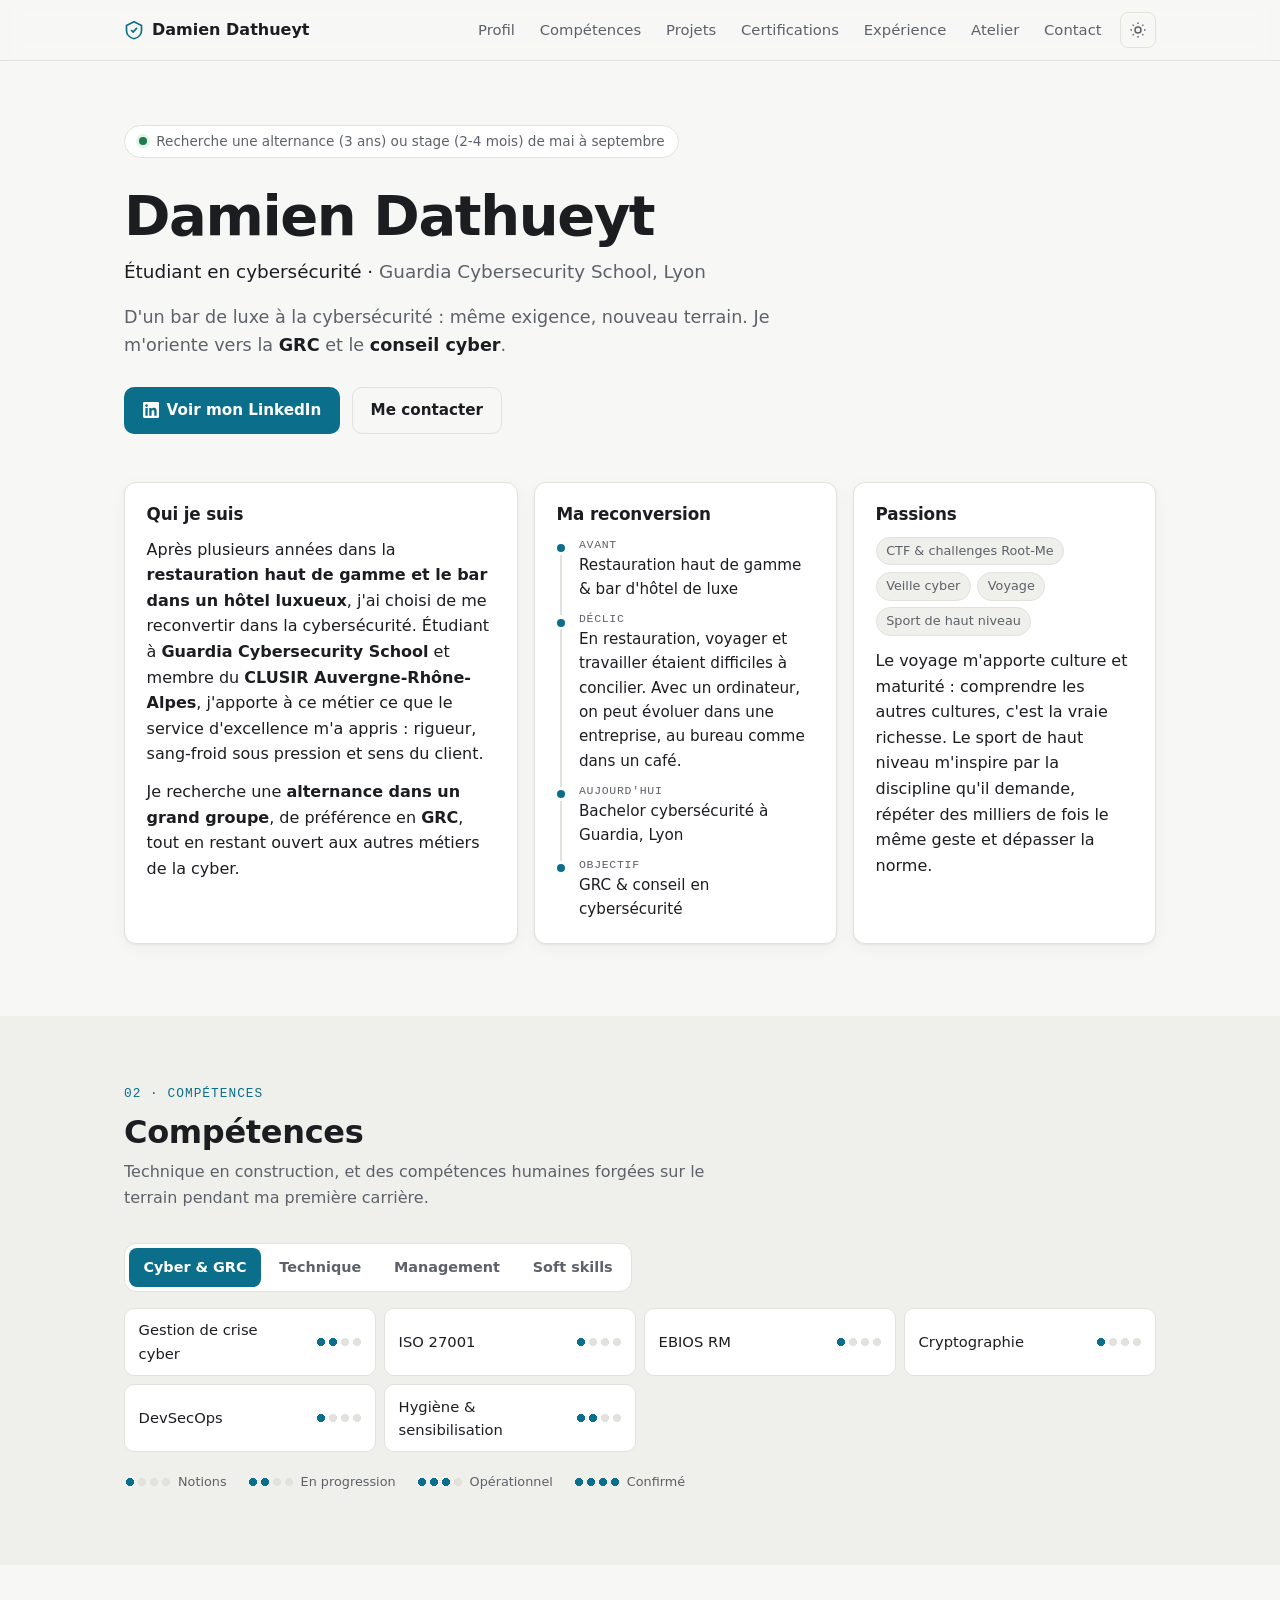
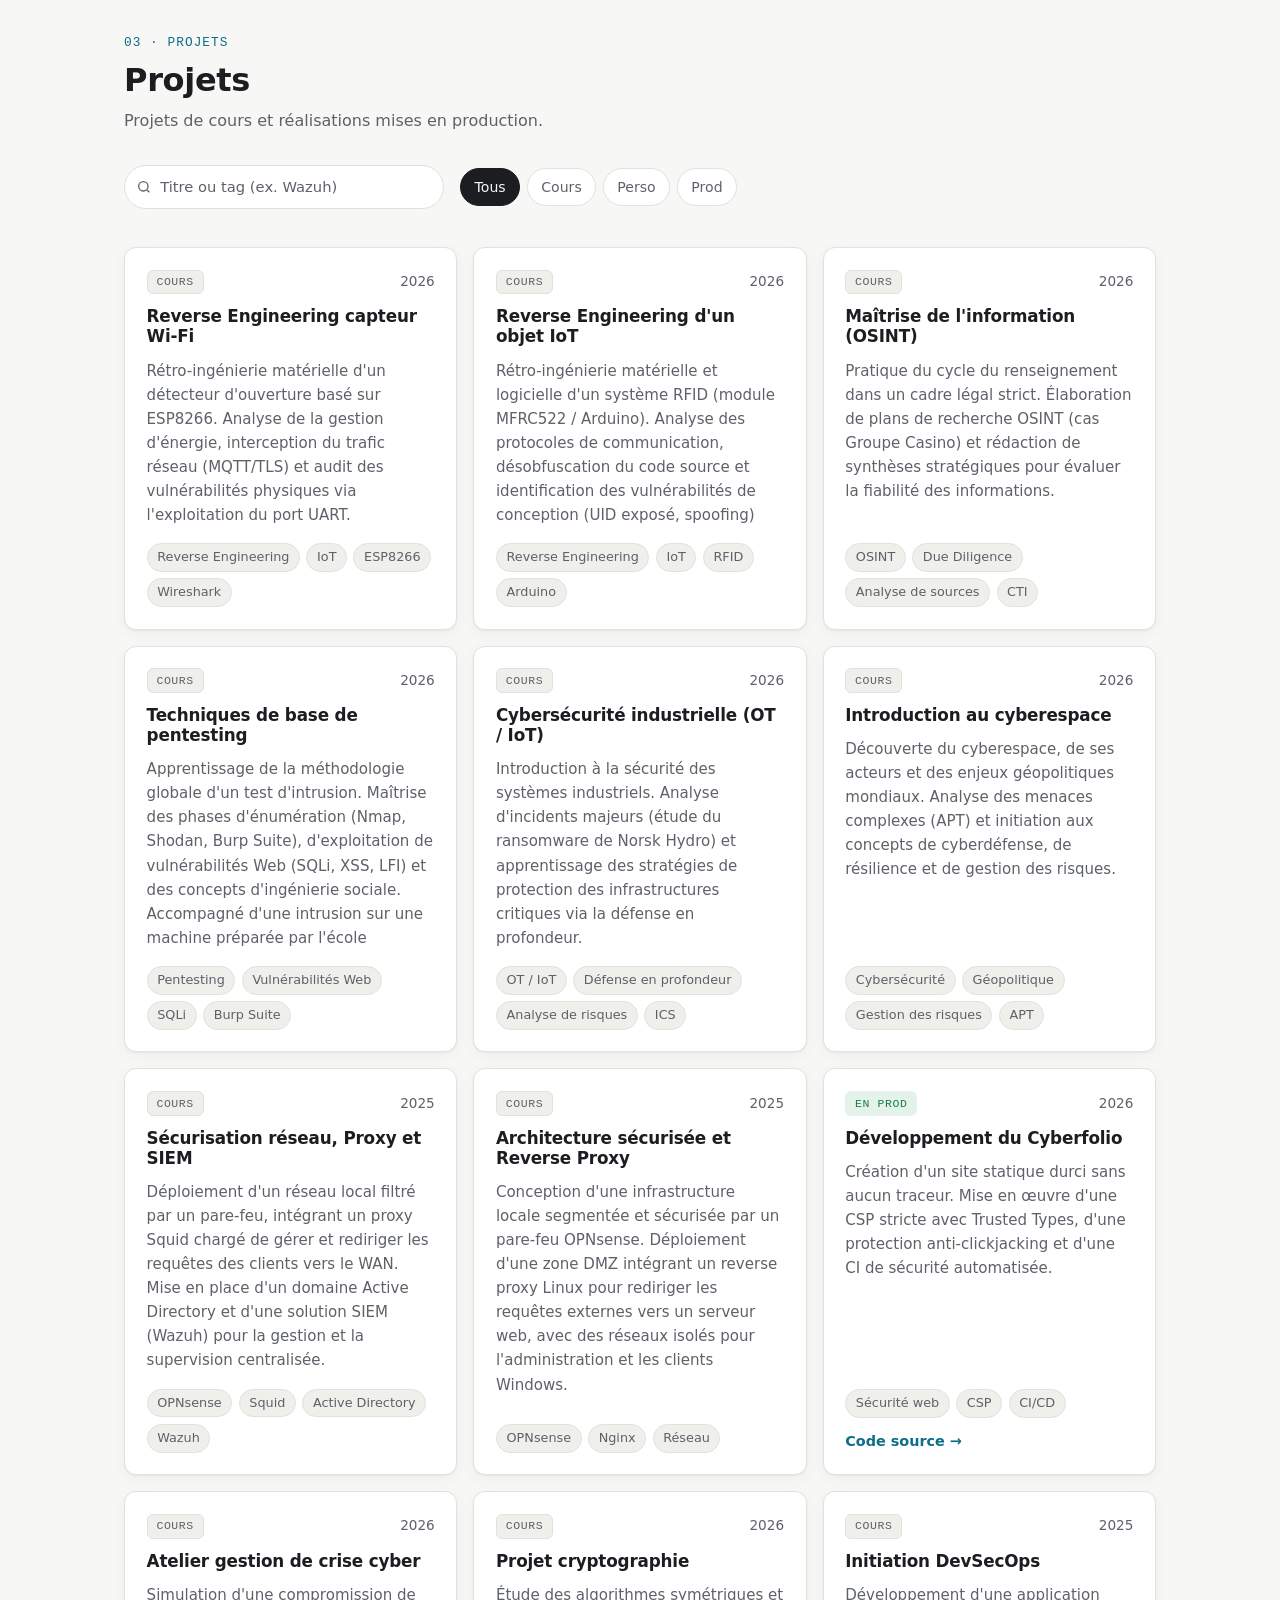
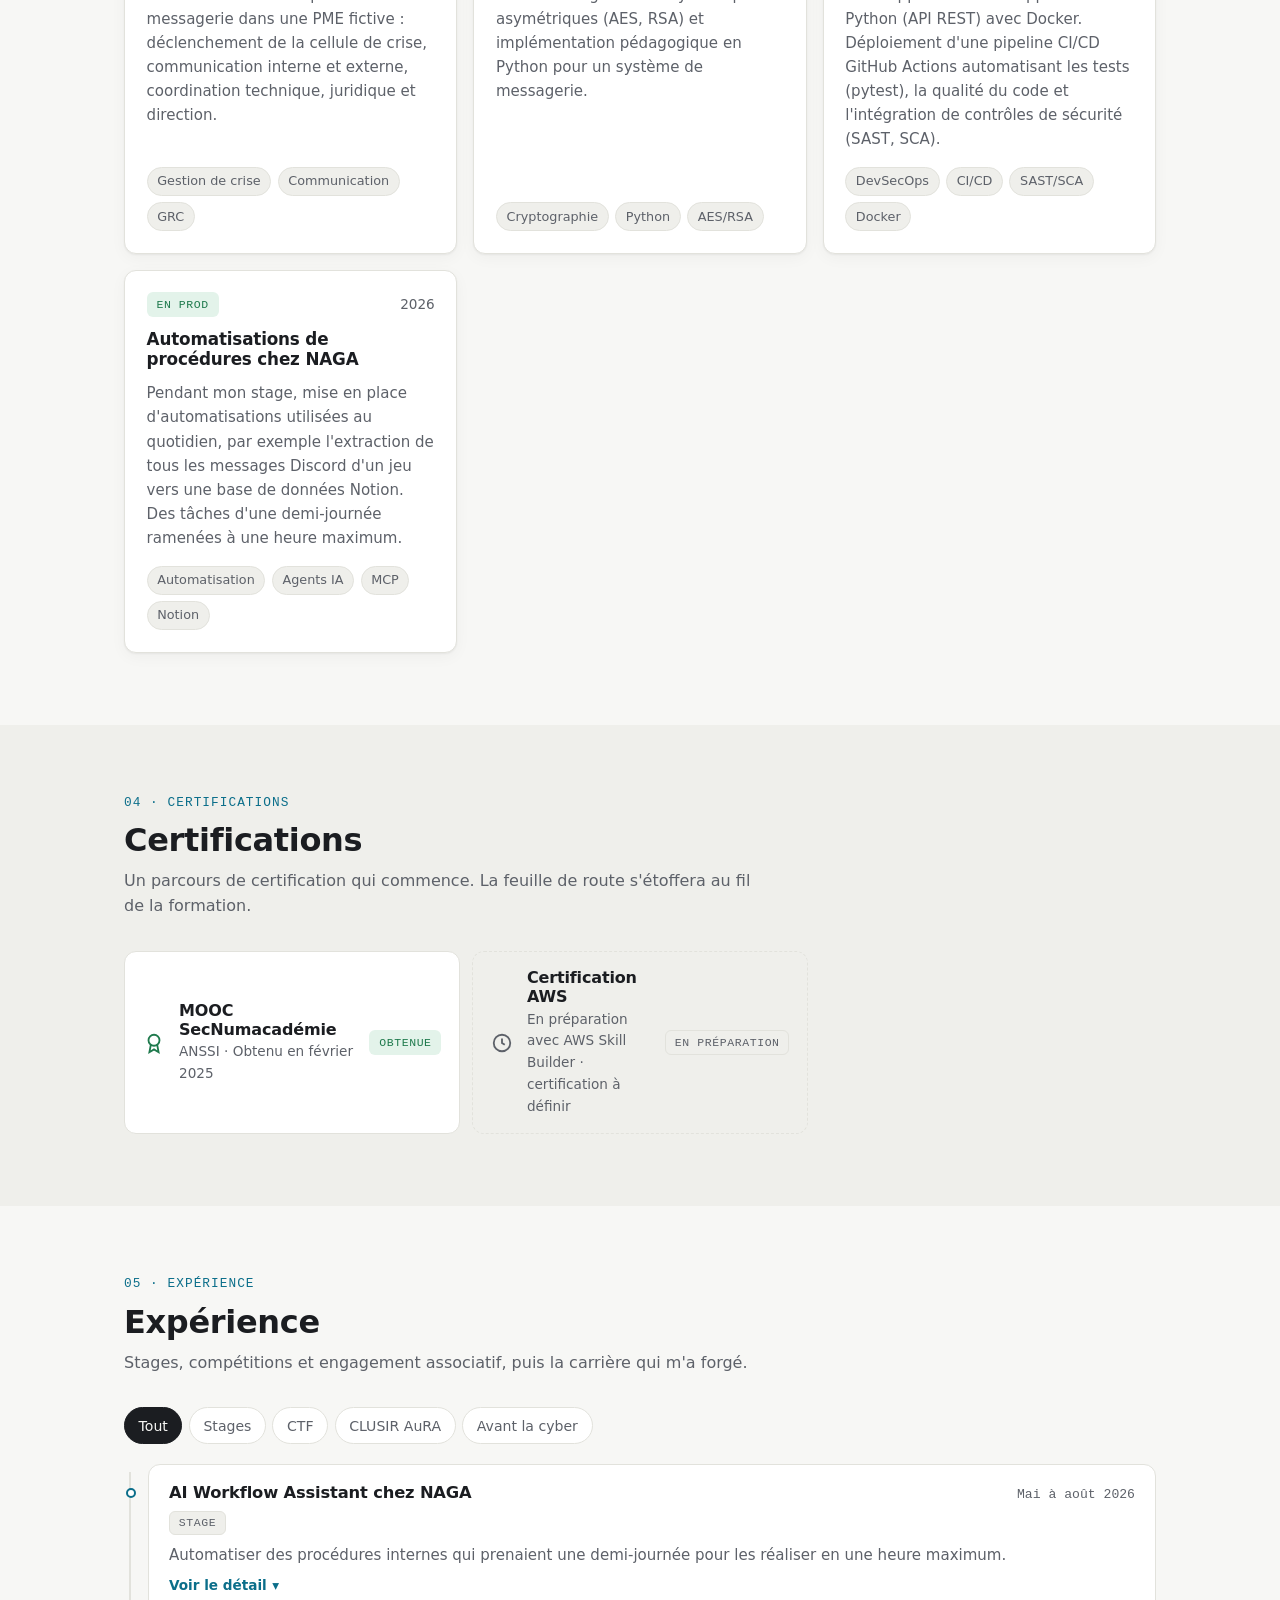
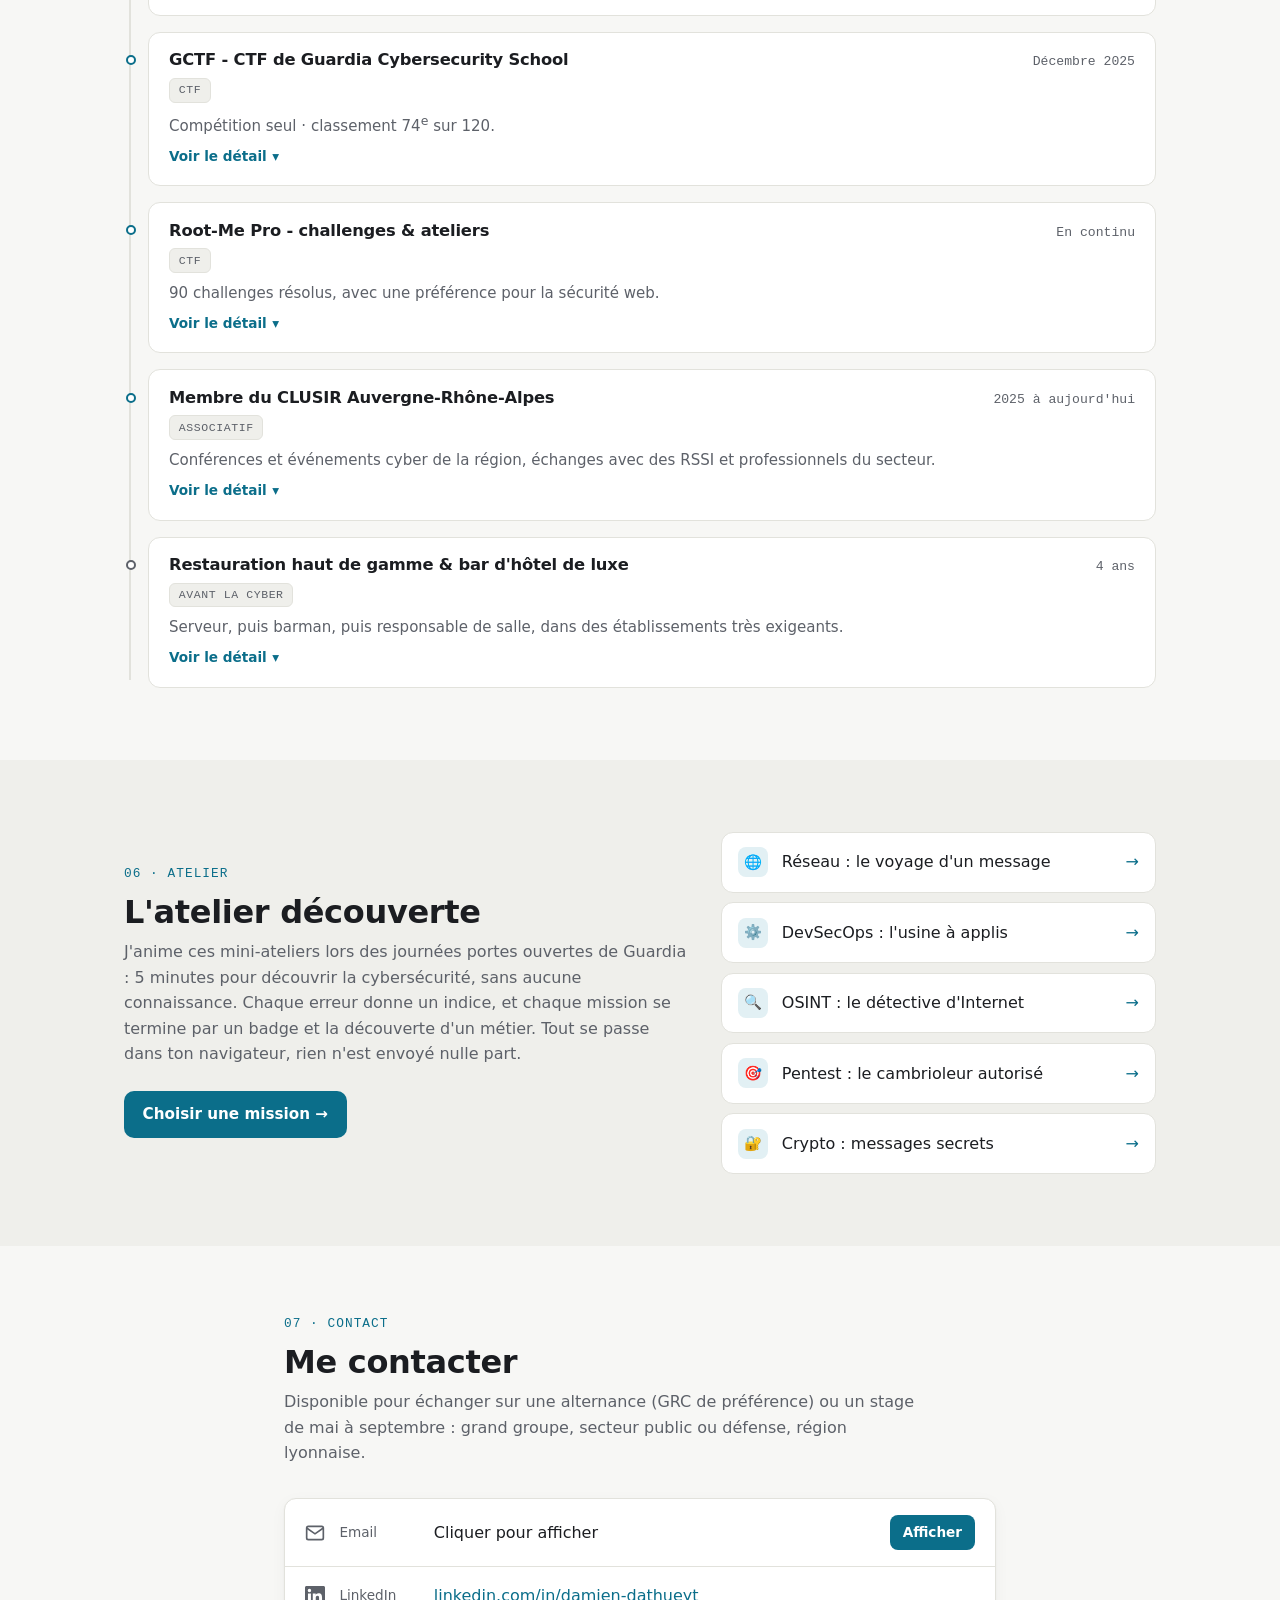
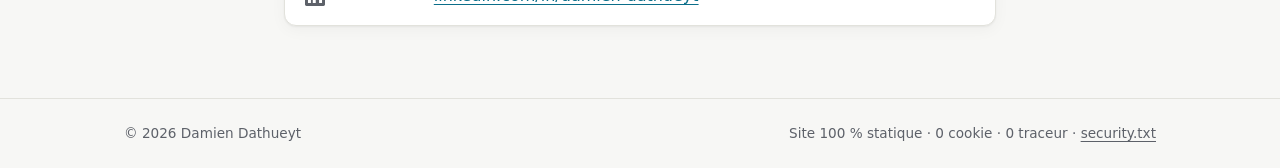
==== commit e94b9112: "fix: menu mobile, pastille de statut et texte de l'atelier" ====
--- a/index.html
+++ b/index.html
@@ -514,10 +514,10 @@
                     <p class="eyebrow">06 · Atelier</p>
                     <h2 id="atelier-title" class="section-title">L'atelier découverte</h2>
                     <p class="section-intro">
-                        Des mini-missions de 5 minutes pour découvrir la cybersécurité sans aucune connaissance,
-                        pensées pour les journées portes ouvertes. Chaque erreur donne un indice et chaque mission
-                        se termine par un badge et la découverte d'un métier. Tout tourne dans ton navigateur,
-                        rien n'est envoyé nulle part.
+                        J'anime ces mini-ateliers lors des journées portes ouvertes de Guardia : 5 minutes pour
+                        découvrir la cybersécurité, sans aucune connaissance. Chaque erreur donne un indice, et chaque
+                        mission se termine par un badge et la découverte d'un métier. Tout se passe dans ton
+                        navigateur, rien n'est envoyé nulle part.
                     </p>
                     <a class="btn btn-primary" href="atelier.html">Choisir une mission →</a>
                 </div>
--- a/assets/css/styles.css
+++ b/assets/css/styles.css
@@ -156,8 +156,9 @@
     flex-direction: column; align-items: center; justify-content: center; gap: 5px;
 }
 .nav-toggle .bar { display: block; width: 18px; height: 2px; background: var(--text); border-radius: 2px; transition: transform .2s; }
-.nav-toggle[aria-expanded="true"] .bar:first-of-type { transform: translateY(3.5px) rotate(45deg); }
-.nav-toggle[aria-expanded="true"] .bar:last-of-type { transform: translateY(-3.5px) rotate(-45deg); }
+/* nth-of-type ne marche pas ici (le <span> .sr-only est aussi un span) : on cible les barres par position */
+.nav-toggle[aria-expanded="true"] .bar:nth-child(2) { transform: translateY(3.5px) rotate(45deg); }
+.nav-toggle[aria-expanded="true"] .bar:nth-child(3) { transform: translateY(-3.5px) rotate(-45deg); }
 
 @media (max-width: 900px) {
     html.js .nav-toggle { display: flex; }
@@ -199,12 +200,16 @@
 /* ── Hero / Profil ────────────────────────────────────────────────── */
 .hero { padding-top: 64px; }
 .status {
-    display: inline-flex; align-items: center; gap: .5rem; flex-wrap: wrap;
-    padding: .3rem .75rem; margin-bottom: 1.5rem;
+    display: inline-flex; align-items: center; gap: .6rem;
+    padding: .35rem .85rem; margin-bottom: 1.5rem;
     background: var(--surface); border: 1px solid var(--border); border-radius: 999px;
-    font-size: .85rem; color: var(--text-muted);
-}
-.status-dot { width: 8px; height: 8px; border-radius: 50%; background: var(--ok); box-shadow: 0 0 0 3px var(--ok-soft); }
+    font-size: .85rem; line-height: 1.45; color: var(--text-muted);
+}
+.status-dot { flex: none; width: 8px; height: 8px; border-radius: 50%; background: var(--ok); box-shadow: 0 0 0 3px var(--ok-soft); }
+@media (max-width: 560px) {
+    .status { display: flex; align-items: flex-start; border-radius: 14px; padding: .6rem .85rem; }
+    .status-dot { margin-top: .4em; }
+}
 .hero-title { font-size: clamp(2.2rem, 6vw, 3.5rem); letter-spacing: -.025em; }
 .hero-role { font-size: 1.15rem; margin: .5rem 0 1rem; font-weight: 500; }
 .hero-lead { font-size: 1.1rem; color: var(--text-muted); max-width: 58ch; margin-bottom: 1.75rem; }
